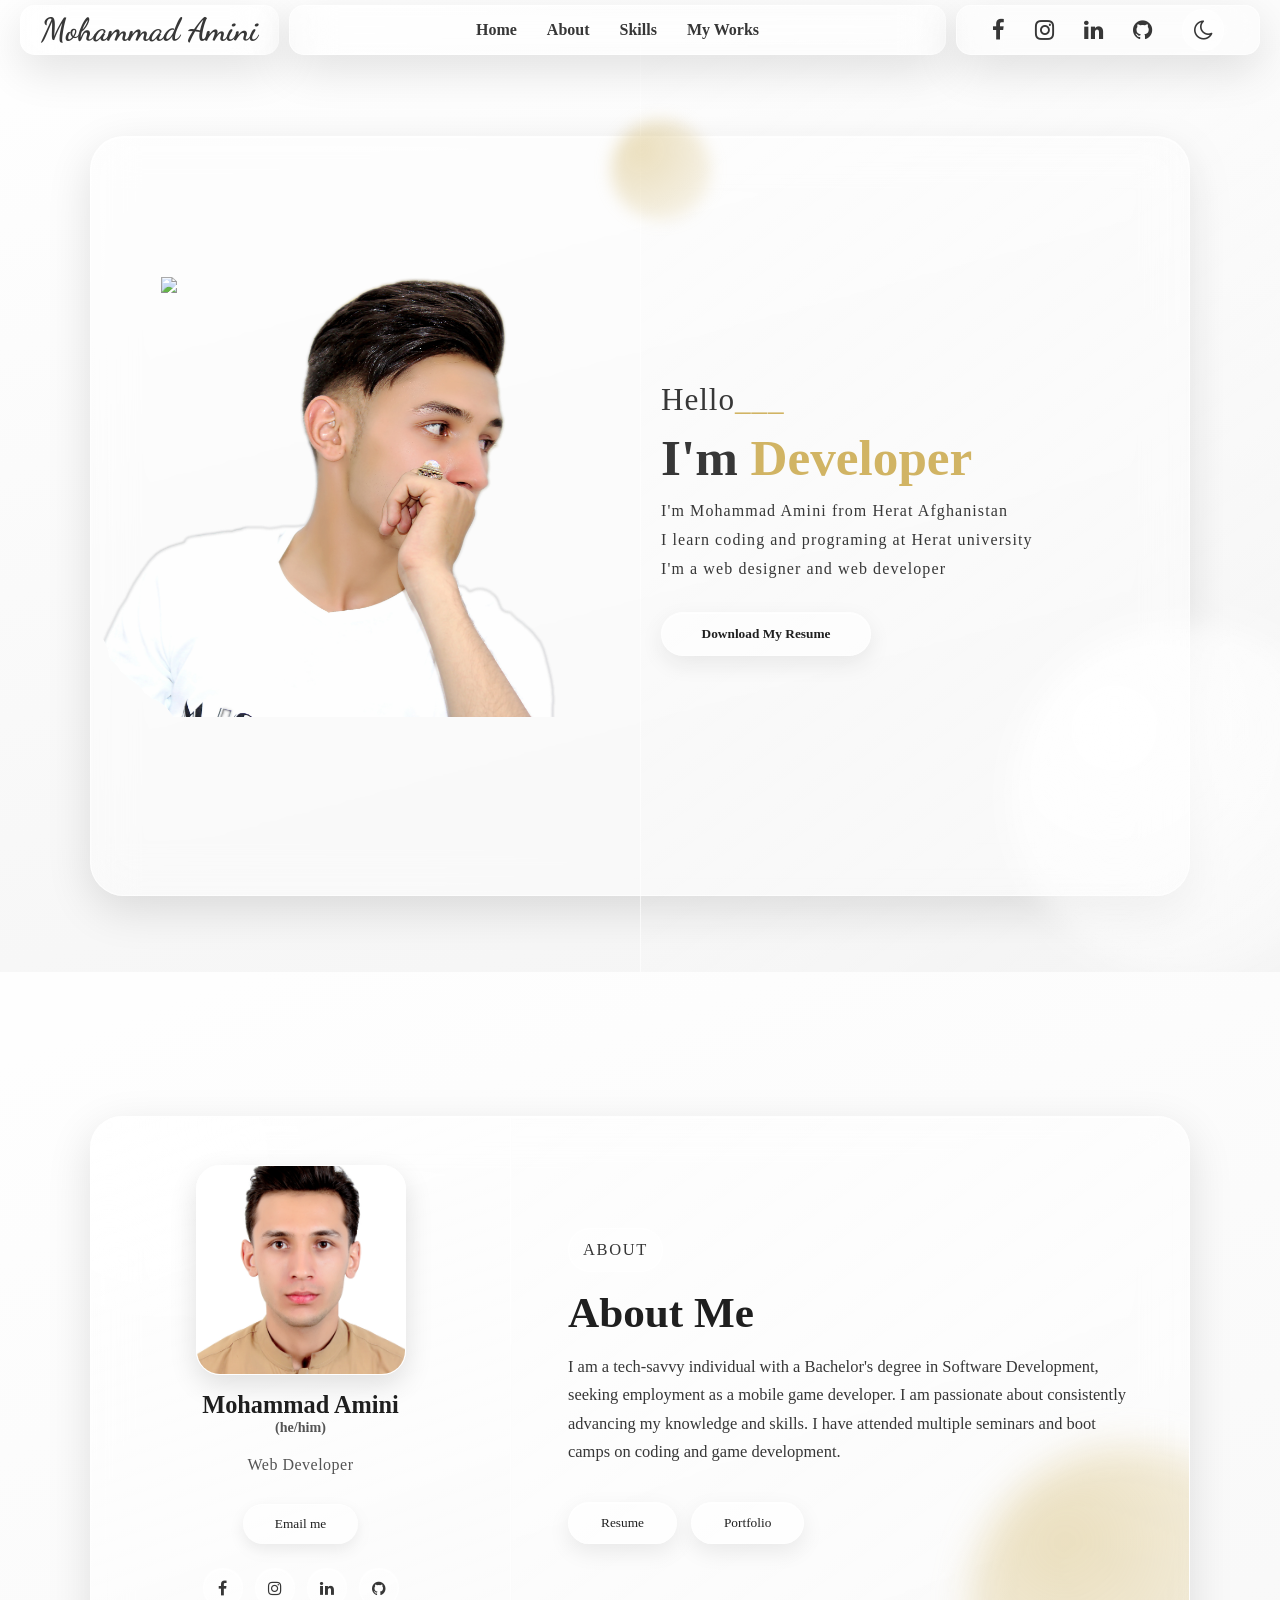
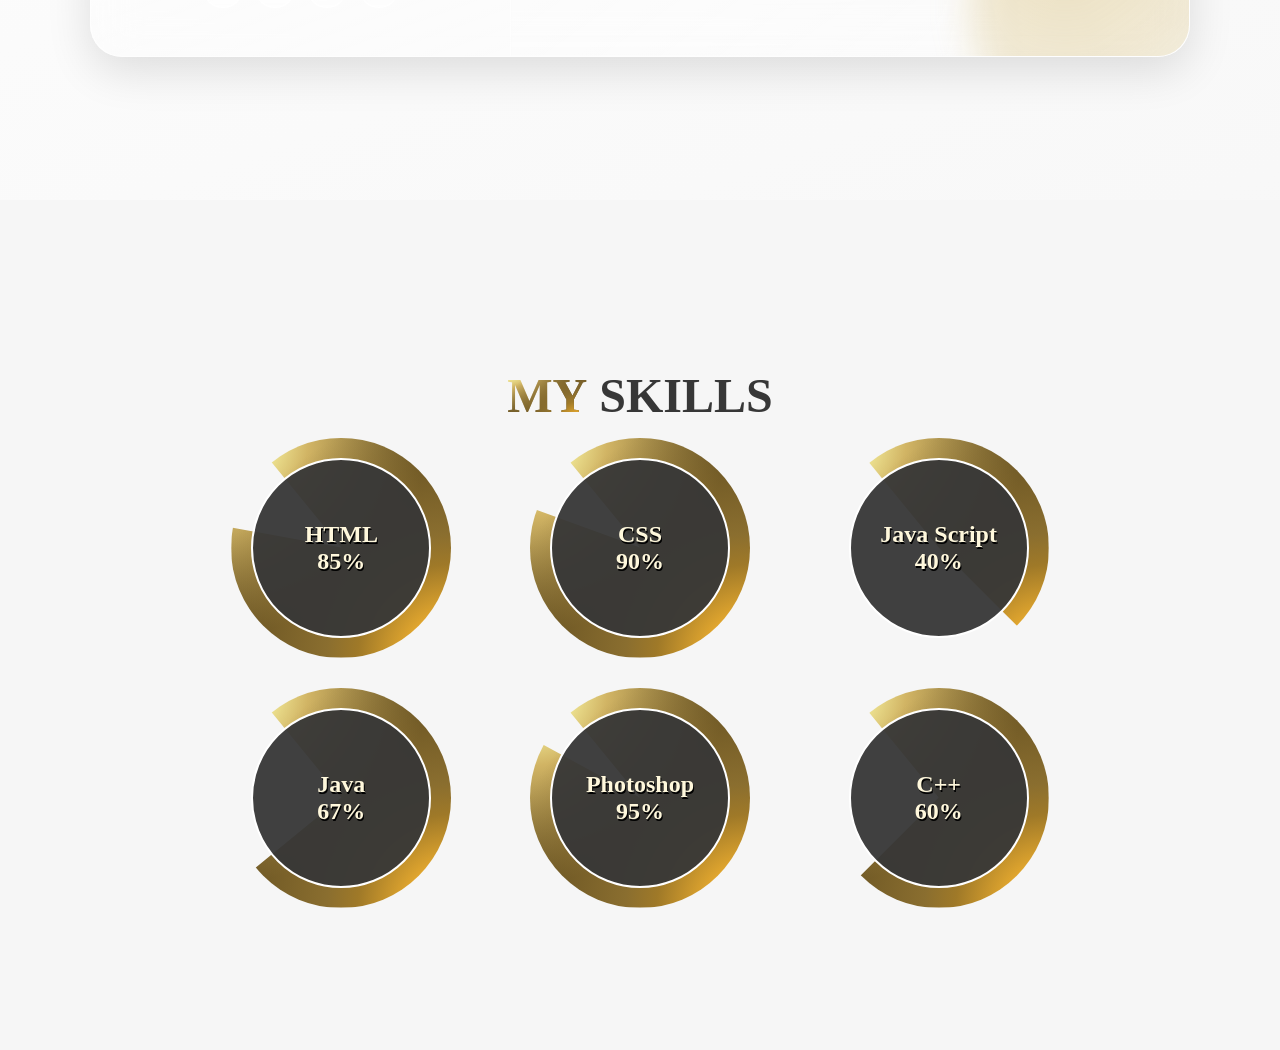
==== home.html @ e60c4330 "inital commit" ====
<!DOCTYPE html>
<html lang="en">
<head>
    <meta charset="UTF-8">
    <meta http-equiv="X-UA-Compatible" content="IE=edge">
    <meta name="viewport" content="width=device-width, initial-scale=1.0">
    <title>Mohammad Amini</title>
    <link rel="stylesheet" href="https://cdnjs.cloudflare.com/ajax/libs/font-awesome/4.7.0/css/font-awesome.min.css">
    <link rel="stylesheet" href="style.css">
    <script src="theme.js" defer></script>
</head>
<body>
    <div class="menu">
        <div class="menu-left">
            <p id="my_name">Mohammad Amini</p>
        </div>
        <div class="menu-middle">
            <ul>
                <li><a href="home.html">Home</a></li>
                <li><a href="#about">About</a></li>
                <li><a href="#skills">Skills</a></li>
                <li><a href="">My Works</a></li>
            </ul>
        </div>
        <div class="menu-right">
            <ul>
                <li><a href="https://www.facebook.com/profile.php?id=100030081051532&mibextid=ZbWKwL" target="_blank"><i class="fa fa-facebook"></i></a></li>
                <li><a href="https://instagram.com/mohammad_amini_11?igshid=ZDdkNTZiNTM=" target="_blank"><i class="fa fa-instagram"></i></a></li>
                <li><a href="https://www.linkedin.com/in/mohammad-amini-2b4694259" target="_blank"><i class="fa fa-linkedin"></i></a></li>
                <li><a href="https://github.com/Mohammadamini2001" target="_blank"><i class="fa fa-github"></i></a></li>
                <li><button class="theme-toggle" id="theme-toggle" aria-label="Toggle dark mode" title="Toggle theme"><i class="fa fa-moon-o"></i></button></li>
            </ul>
        </div>
    </div>
    <div class="home">
        <div class="home__left">
            <img src="images/new-back.png" class="back">
            <img src="images/me.png" class="me">
        </div>
        <div class="home__right">
            <p class="hello">Hello<span>___</span></p>
            <p class="name__dis">I'm <span>Developer</span></p>
            <p class="about__dis">I'm Mohammad Amini from Herat Afghanistan <br>
            I learn coding and programing at Herat university <br>
            I'm a web designer and web developer</p>
            <button><a href="images/My updated CV.jpg" download>Download My Resume</a></button>
            <div class="circle"></div>
            <div class="small__circle"></div>
        </div>
        </div>
    </div>

    <section class="about" id="about">
        <div class="about__card">
            <div class="about__ambient about__ambient--one"></div>
            <div class="about__ambient about__ambient--two"></div>
            <div class="about__left">
                <img src="images/Mohammad Photo.jpg" alt="profile" class="profile-img">
                <h3 class="profile-name">Mohammad Amini<br><span class="pronoun">(he/him)</span></h3>
                <p class="profile-role">Web Developer</p>
                <button class="btn btn-primary email-btn"><a href="mailto:muhammad.amini.2017@gmail.com">Email me</a></button>
                <div class="socials">
                    <a href="https://www.facebook.com/profile.php?id=100030081051532&mibextid=ZbWKwL" target="_blank" rel="noopener" aria-label="facebook" class="social"><i class="fa fa-facebook"></i></a>
                    <a href="https://instagram.com/mohammad_amini_11?igshid=ZDdkNTZiNTM=" target="_blank" rel="noopener" aria-label="instagram" class="social"><i class="fa fa-instagram"></i></a>
                    <a href="https://www.linkedin.com/in/mohammad-amini-2b4694259" target="_blank" rel="noopener" aria-label="linkedin" class="social"><i class="fa fa-linkedin"></i></a>
                    <a href="https://github.com/Mohammadamini2001" target="_blank" rel="noopener" aria-label="github" class="social"><i class="fa fa-github"></i></a>
                </div>
            </div>
            <div class="about__right">
                <p class="about__tag">About</p>
                <h2>About Me</h2>
                <p>I am a tech-savvy individual with a Bachelor's degree in Software Development, seeking employment as a mobile game developer. I am passionate about consistently advancing my knowledge and skills. I have attended multiple seminars and boot camps on coding and game development.</p>
                <div class="about-actions">
                    <button class="btn btn-outline"><a href="images/My updated CV.jpg" download>Resume</a></button>
                    <button class="btn btn-outline"><a href="#">Portfolio</a></button>
                </div>
            </div>
        </div>
    </section>

    <section class="skills" id="skills">
        <header class="header"><h1><span>My</span> Skills</h1></header>
        <div class="container">
            <div class="first__circle">
                <div class="circle__itmes child1"></div>
                <div class="inner__circles">
                    <h2><span>HTML<br>85%</span></h2>
                </div>
            </div>
            <div class="first__circle">
                <div class="circle__itmes child2"></div>
                <div class="inner__circles">
                    <h2><span>CSS<br>90%</span></h2>
                </div>
            </div>
            <div class="first__circle">
                <div class="circle__itmes child3"></div>
                <div class="inner__circles">
                    <h2><span>Java Script<br>40%</span></h2>
                </div>
            </div>
            <div class="first__circle">
                <div class="circle__itmes child4"></div>
                <div class="inner__circles">
                    <h2><span>Java<br>67%</span></h2>
                </div>
            </div>
            <div class="first__circle">
                <div class="circle__itmes child5"></div>
                <div class="inner__circles">
                    <h2><span>Photoshop<br>95%</span></h2>
                </div>
            </div>
            <div class="first__circle">
                <div class="circle__itmes child6"></div>
                <div class="inner__circles">
                    <h2><span>C++<br>60%</span></h2>
                </div>
            </div>
        </div>
    </section>

</body>
</html>
---- style.css ----
@import url('https://fonts.googleapis.com/css2?family=Dancing+Script&display=swap');

:root{
    --text-main: #373737;
    --text-soft: #545454;
    --text-strong: #1f1f1f;
    --accent: #D1B464;
    --page-bg: #f6f6f6;
    --home-bg: linear-gradient(165deg, rgba(255,255,255,0.98) 0%, rgba(244,244,244,0.9) 100%);
    --about-bg: linear-gradient(160deg, rgba(255,255,255,0.94) 0%, rgba(248,248,248,0.92) 100%);
    --glass-bg: rgba(255, 255, 255, 0.32);
    --glass-soft: rgba(255,255,255,0.22);
    --glass-border: rgba(255, 255, 255, 0.62);
    --glass-shadow: 0 14px 45px rgba(10, 10, 10, 0.12);
    --btn-bg: rgba(255,255,255,0.44);
    --btn-text: #202020;
    --menu-link: #373737;
    --menu-icon: #373737;
}

body.dark-mode{
    --text-main: #e7e7e7;
    --text-soft: #bcbcbc;
    --text-strong: #fafafa;
    --accent: #f2cc6d;
    --page-bg: #0f1116;
    --home-bg: linear-gradient(165deg, rgba(17,20,29,0.96) 0%, rgba(13,16,24,0.92) 100%);
    --about-bg: linear-gradient(160deg, rgba(18,21,30,0.96) 0%, rgba(14,17,26,0.92) 100%);
    --glass-bg: rgba(23, 27, 38, 0.56);
    --glass-soft: rgba(24,28,40,0.48);
    --glass-border: rgba(255,255,255,0.16);
    --glass-shadow: 0 16px 45px rgba(0, 0, 0, 0.4);
    --btn-bg: rgba(255,255,255,0.12);
    --btn-text: #ececec;
    --menu-link: #ececec;
    --menu-icon: #ececec;
}

*{
    padding: 0;
    margin: 0;
    box-sizing: border-box;
    font-family: Cambria, Cochin, Georgia, Times, 'Times New Roman', serif;
}

a{
    text-decoration: none;
    color: white;
}

p{
    color: var(--text-main);
}

body{
    height: 100vh;
    width: 100vw;
    overflow-x: hidden;
    position: relative;
    background: var(--page-bg);
    transition: background .25s ease, color .25s ease;
}

.menu ul li a{
    text-decoration: none;
    color: var(--menu-link);
    transition: all .2s ease;
}

.menu ul li:hover a{
    color: var(--accent);
    
}

.menu{
    width: 100%;
    height: 60px;
    display: flex;
    align-items: center;
    justify-content: space-between;
    z-index: 1000;
    position: fixed;
    gap: 10px;
    padding: 0 20px;
}

.menu-left, .menu-middle, .menu-right{
    background: var(--glass-soft);
    backdrop-filter: blur(20px);
    border: 1px solid var(--glass-border);
    border-radius: 15px;
    padding: 10px 20px;
    height: 50px;
    display: flex;
    align-items: center;
    justify-content: center;
    box-shadow: var(--glass-shadow);
    transition: all 0.3s ease;
}

.menu-left:hover, .menu-middle:hover, .menu-right:hover{
    background: rgba(255, 255, 255, 0.15);
    border: 1px solid rgba(255, 255, 255, 0.3);
    box-shadow: 0 6px 20px rgba(0, 0, 0, 0.15);
}

.menu-left{
    width: auto;
}

.menu-middle{
    flex: 1;
}

.menu-right{
    width: auto;
}

.menu ul{
    list-style: none;
    display: flex;
    height: 100%;
    align-items: center;
    margin: 0;
} 

.menu ul li{
    padding: 0 15px;
    margin: 0;
    cursor: pointer;
    font-weight: 600;
    position: relative;
    height: 100%;
    display: flex;
    align-items: center;
}

.menu ul li a:hover{
    color: var(--accent);
}

.menu ul li a::after{
    position: absolute;
    content: "";
    bottom: 0;
    left: 0;
    width: 100%;
    height: 2px;
    background: var(--accent);
    transform: scaleX(0);
    transition: transform 0.5s;
    border-radius: 20px;
}

.menu ul li a:hover::after {
    transform: scaleX(1);
}

.menu-right ul li i{
    font-size: 1.4rem;
    transition: all .2s ease;
    color: var(--menu-icon);
}

.menu-right ul li i:hover{
    color: var(--accent);
    transform: scale(1.2);
}

.theme-toggle{
    width: 42px;
    height: 42px;
    border-radius: 50%;
    border: 1px solid var(--glass-border);
    background: var(--btn-bg);
    color: var(--btn-text);
    display: inline-flex;
    align-items: center;
    justify-content: center;
    cursor: pointer;
    font-size: 1.05rem;
}

.theme-toggle:hover{
    transform: translateY(-1px);
}

#my_name{
    font-size: 2rem;
    font-weight: 700;
    color: var(--text-main);
    font-family: Dancing Script;
    position: relative;
    display: block;
}

#my_name::after{
    display: none;
}

.home{
    min-height: 108vh;
    width: 100vw;
    position: relative;
    overflow-x: hidden;
    overflow-y: hidden;
    display: flex;
    align-items: center;
    justify-content: center;
    padding: 100px 26px 40px;
    background: var(--home-bg);
}

.home .home__left{
    height: min(760px, 86vh);
    width: min(1100px, 94vw);
    position: relative;
    border-radius: 34px;
    background: var(--glass-bg);
    border: 1px solid var(--glass-border);
    backdrop-filter: blur(22px);
    -webkit-backdrop-filter: blur(22px);
    box-shadow: var(--glass-shadow), inset 0 1px 0 rgba(255,255,255,0.72);
    overflow: hidden;
    isolation: isolate;
}

.home .home__left .back{
    height: 500px;
    width: auto;
    position: absolute;
    top: 140px;
    left: 70px;
    opacity: 0.92;
    animation: back linear 4s infinite;
}

@keyframes back{
    50%{
        transform: scale(1.03);
    }
}

.home .home__left .me{
    height: 450px;
    width: auto;
    position: absolute;
    top: 130px;
    left: -32px;
    animation: me linear 4s infinite;
}

@keyframes me{
    50%{
        top: 140px;
        left: -40px;
    }
}

.home .home__right{
    height: 100%;
    width: 50%;
    position: absolute;
    right: 0;
    display: flex;
    flex-direction: column;
    justify-content: center;
    padding: 0 70px 0 20px;
    background: linear-gradient(145deg, var(--glass-soft), rgba(255,255,255,0.06));
    border-left: 1px solid var(--glass-border);
}

.home .home__right p{
    margin: 6px 0;
}

.home .home__right .hello{
    font-size: 1.95rem;
    letter-spacing: 0.03em;
}

.home .home__right .hello span{
    color: var(--accent);
}

.home .home__right .name__dis{
    font-size: 3.2rem;
    font-weight: 600;
    line-height: 1.08;
}

.home .home__right .name__dis span{
    color: var(--accent);
}

.home .home__right .about__dis{
    letter-spacing: 1.1px;
    margin-bottom: 28px;
    line-height: 1.8;
    max-width: 470px;
}

.home .home__right button{
    height: 44px;
    width: 210px;
    background: var(--btn-bg);
    color: var(--btn-text);
    border: 1px solid var(--glass-border);
    border-radius: 999px;
    box-shadow: inset 0 1px 0 rgba(255,255,255,0.82), 0 8px 22px rgba(0,0,0,0.08);
    transition: all .25s ease;
}



.home .home__right button:hover{
    transform: translateY(-2px);
    background: rgba(255,255,255,0.62);
}

.home .home__right button a{
    color: var(--btn-text);
    font-weight: 600;
}

.circle{
    height: 350px;
    width: 350px;
    border-radius: 50%;
    position: absolute;
    background: radial-gradient(circle at 30% 30%, rgba(255,255,255,0.95), rgba(255,255,255,0.15));
    bottom: 28px;
    right: -80px;
    z-index: 0;
    filter: blur(12px);
    animation: big linear 4s infinite;
}

@keyframes big{
    50%{
        bottom: 53px;
        right: 43px;
    }
}

.small__circle{
    height: 100px;
    width: 100px;
    border-radius: 50%;
    position: absolute;
    background: radial-gradient(circle at 30% 30%, rgba(209,180,100,0.42), rgba(209,180,100,0.08));
    top: 90px;
    left: -30px;
    z-index: 0;
    filter: blur(8px);
    animation: small linear 4s infinite;

}

@keyframes small{
    50%{
        top: 103px;
        left: -37px;
    }
}

@media (max-width: 1050px){
    .home{
        min-height: auto;
        padding: 92px 18px 24px;
    }

    .home .home__left{
        width: min(960px, 95vw);
        height: auto;
        min-height: 780px;
    }

    .home .home__left .back{
        left: 30px;
        top: 120px;
        height: 440px;
    }

    .home .home__left .me{
        height: 560px;
        top: 150px;
        left: -36px;
    }

    .home .home__right{
        padding: 0 32px 0 18px;
    }

    .home .home__right .name__dis{
        font-size: 2.6rem;
    }
}

@media (max-width: 820px){
    .home .home__left{
        display: flex;
        flex-direction: column;
        min-height: auto;
    }

    .home .home__left .back,
    .home .home__left .me{
        position: relative;
        top: 0;
        left: 0;
        margin: 0 auto;
    }

    .home .home__left .back{
        width: 70%;
        height: auto;
        max-width: 300px;
        margin-top: 24px;
    }

    .home .home__left .me{
        width: 86%;
        height: auto;
        max-width: 360px;
        margin-top: -42px;
    }

    .home .home__right{
        position: relative;
        width: 100%;
        right: auto;
        padding: 22px 24px 32px;
        border-left: none;
        border-top: 1px solid rgba(255,255,255,0.56);
    }

    .home .home__right .name__dis{
        font-size: 2.2rem;
    }

    .home .home__right .about__dis{
        max-width: 100%;
    }

    .circle,
    .small__circle{
        display: none;
    }
}

.skills{
    margin-top: 40px;
    height: 90vh;
    width: 100vw;
    position: relative;
    overflow-x: hidden;
    display: flex;
    align-items: center;
    justify-content: center;
    flex-direction: column;
}

.skills .header h1{
    font-size: 3rem;
    text-transform: uppercase;
    font-weight: 600;
    font-family: Cambria, Cochin, Georgia, Times, 'Times New Roman', serif;
    color: var(--text-main);
}

h1 span{
    transform: translate(-50%,-50%);
    top: 50%;
    left: 50%;
    font-family: Cambria, Cochin, Georgia, Times, 'Times New Roman', serif;
    font-weight: bold;
    background-image: radial-gradient(ellipse farthest-corner at right bottom, #FEDB37 0%, #FDB931 8%, #9f7928 30%, #8A6E2F 40%, transparent 80%),
    radial-gradient(ellipse farthest-corner at left top, #FFFFFF 0%, #FFFFAC 8%, #D1B464 25%, #5d4a1f 62.5%, #5d4a1f 100%);
    color:transparent;
    -webkit-background-clip:text;
 }

h2 span{
     color: cornsilk;
     font-family: Cambria, Cochin, Georgia, Times, 'Times New Roman', serif;
     text-shadow: 1px 2px 0 black;
     font-weight: bold;

 }

.container{
    width: 70vw;
    display: flex;
    justify-content: space-around;
    align-items: center;
    flex-wrap: wrap;
    position: relative;
}


.skills .container .first__circle{
    height: 250px;
    width: 250px;
    position: relative;
    display: flex;
    align-items: center;
    justify-content: center;
    overflow: hidden;
}

.skills .container .circle__itmes{
    height: 220px;
    width: 220px;
    margin: 10px;
    background: radial-gradient(ellipse farthest-corner at right bottom, #FEDB37 0%, #FDB931 8%, #9f7928 30%, #8A6E2F 40%, transparent 80%),
                radial-gradient(ellipse farthest-corner at left top, #FFFFFF 0%, #FFFFAC 8%, #D1B464 25%, #5d4a1f 62.5%, #5d4a1f 100%);
    border-radius: 50%;
    animation: rotate infinite 40s ;
}


@keyframes rotate{
    100%{
        transform: rotate(360deg);
    }
}

.skills .container .first__circle .inner__circles{
    height: 180px;
    width: 180px;
    border-radius: 50%;
    position: absolute;
    top: 50%;
    left: 50%;
    background-color: rgba(55,55,55,0.95);
    transform: translate(-50%, -50%);
    display: flex;
    border: 2px solid white;
    align-items: center;
    justify-content: center;
    text-align: center;
}

.skills .container .first__circle .child1{
    clip-path: polygon(20px 0, 110px 110px, 0 90px, 0 220px, 220px 220px, 220px 0);
}

.skills .container .first__circle .child2{
    clip-path: polygon(20px 0, 110px 110px, 0 70px, 0 220px, 220px 220px, 220px 0);
}

.skills .container .first__circle .child3{
    clip-path: polygon(20px 0, 110px 110px, 180px 180px, 220px 220px, 220px 0);
}

.skills .container .first__circle .child4{
    clip-path: polygon(20px 0, 110px 110px, 0 200px, 0 220px, 220px 220px, 220px 0);

}

.skills .container .first__circle .child5{
    clip-path: polygon(20px 0, 110px 110px, 0 50px, 0 220px, 220px 220px, 220px 0);

}

.skills .container .first__circle .child6{
    clip-path: polygon(20px 0, 110px 110px, 0 220px, 0 220px, 220px 220px, 220px 0);

}

.about{
    min-height: 92vh;
    width: 100%;
    display: flex;
    align-items: center;
    justify-content: center;
    padding: 80px 20px;
    background: var(--about-bg);
}

.about__card{
    width: min(1100px, 94%);
    display: grid;
    grid-template-columns: 420px 1fr;
    gap: 1px;
    border-radius: 32px;
    overflow: hidden;
    position: relative;
    isolation: isolate;
    background: var(--glass-bg);
    border: 1px solid var(--glass-border);
    backdrop-filter: blur(22px);
    -webkit-backdrop-filter: blur(22px);
    box-shadow: var(--glass-shadow), inset 0 1px 0 rgba(255,255,255,0.7);
}

.about__ambient{
    position: absolute;
    border-radius: 50%;
    filter: blur(18px);
    z-index: -1;
}

.about__ambient--one{
    width: 260px;
    height: 260px;
    top: -70px;
    left: -60px;
    background: radial-gradient(circle at 30% 30%, rgba(255,255,255,0.95), rgba(255,255,255,0.15));
}

.about__ambient--two{
    width: 320px;
    height: 320px;
    right: -100px;
    bottom: -110px;
    background: radial-gradient(circle at 30% 30%, rgba(209,180,100,0.45), rgba(209,180,100,0.06));
}

.about__left{
    background: linear-gradient(160deg, var(--glass-soft), rgba(255,255,255,0.08));
    border-right: 1px solid var(--glass-border);
    padding: 48px 36px;
    display: flex;
    flex-direction: column;
    align-items: center;
    justify-content: center;
    gap: 16px;
}

.profile-img{
    width: 210px;
    height: 210px;
    object-fit: cover;
    border-radius: 24px;
    border: 1px solid rgba(255,255,255,0.86);
    box-shadow: 0 10px 28px rgba(0,0,0,0.12);
}

.profile-name{
    text-align: center;
    font-size: 1.52rem;
    margin: 0;
    color: var(--text-strong);
    font-weight: 700;
}

.pronoun{
    display: block;
    font-size: 0.88rem;
    font-weight: 600;
    color: var(--text-soft);
}

.profile-role{
    color: var(--text-soft);
    margin: 4px 0 14px 0;
    letter-spacing: 0.5px;
}

.email-btn{
    background: var(--btn-bg);
    color: var(--btn-text);
    padding: 11px 28px;
    border-radius: 999px;
    border: 1px solid var(--glass-border);
    box-shadow: inset 0 1px 0 rgba(255,255,255,0.82), 0 6px 16px rgba(0,0,0,0.08);
}

.email-btn a{color:inherit; text-decoration:none}

.socials{display:flex; gap:12px; margin-top:8px}
.social{
    width:40px;
    height:40px;
    display:inline-flex;
    align-items:center;
    justify-content:center;
    border-radius:50%;
    border:1px solid var(--glass-border);
    color:var(--text-main);
    background: var(--btn-bg);
    text-decoration:none;
    box-shadow: inset 0 1px 0 rgba(255,255,255,0.75);
    transition: transform .2s ease;
}

.social:hover{
    transform: translateY(-2px);
}

.about__right{
    padding: 72px 56px;
    display: flex;
    flex-direction: column;
    justify-content: center;
    gap: 16px;
    background: linear-gradient(145deg, var(--glass-soft), rgba(255,255,255,0.08));
}

.about__tag{
    width: fit-content;
    font-size: 0.82rem;
    letter-spacing: 0.1em;
    text-transform: uppercase;
    color: var(--text-soft);
    padding: 7px 14px;
    border-radius: 999px;
    background: var(--btn-bg);
    border: 1px solid var(--glass-border);
}

.about__right h2{
    font-size: 2.7rem;
    margin: 0;
    color: var(--text-strong);
}

.about__right p{
    color: var(--text-main);
    line-height: 1.7;
    font-size: 1.03rem;
    max-width: 720px;
}

.about-actions{display:flex; gap:14px; margin-top:20px}
.btn{padding:12px 32px; border-radius:999px; border:none; cursor:pointer}
.btn a{color:inherit; text-decoration:none}
.btn-outline{
    background: var(--btn-bg);
    color: var(--btn-text);
    border: 1px solid var(--glass-border);
    box-shadow: inset 0 1px 0 rgba(255,255,255,0.72), 0 8px 22px rgba(0,0,0,0.08);
}

body.dark-mode .skills .container .first__circle .inner__circles{
    background-color: rgba(10, 12, 18, 0.95);
    border-color: rgba(255,255,255,0.5);
}

body.dark-mode h2 span{
    text-shadow: none;
}

@media (max-width: 900px){
    .about__card{grid-template-columns: 1fr;}
    .about__left{padding:36px 28px; border-right:none; border-bottom:1px solid rgba(255,255,255,0.56)}
    .about__right{padding:32px}
    .profile-img{width:160px;height:160px}
}
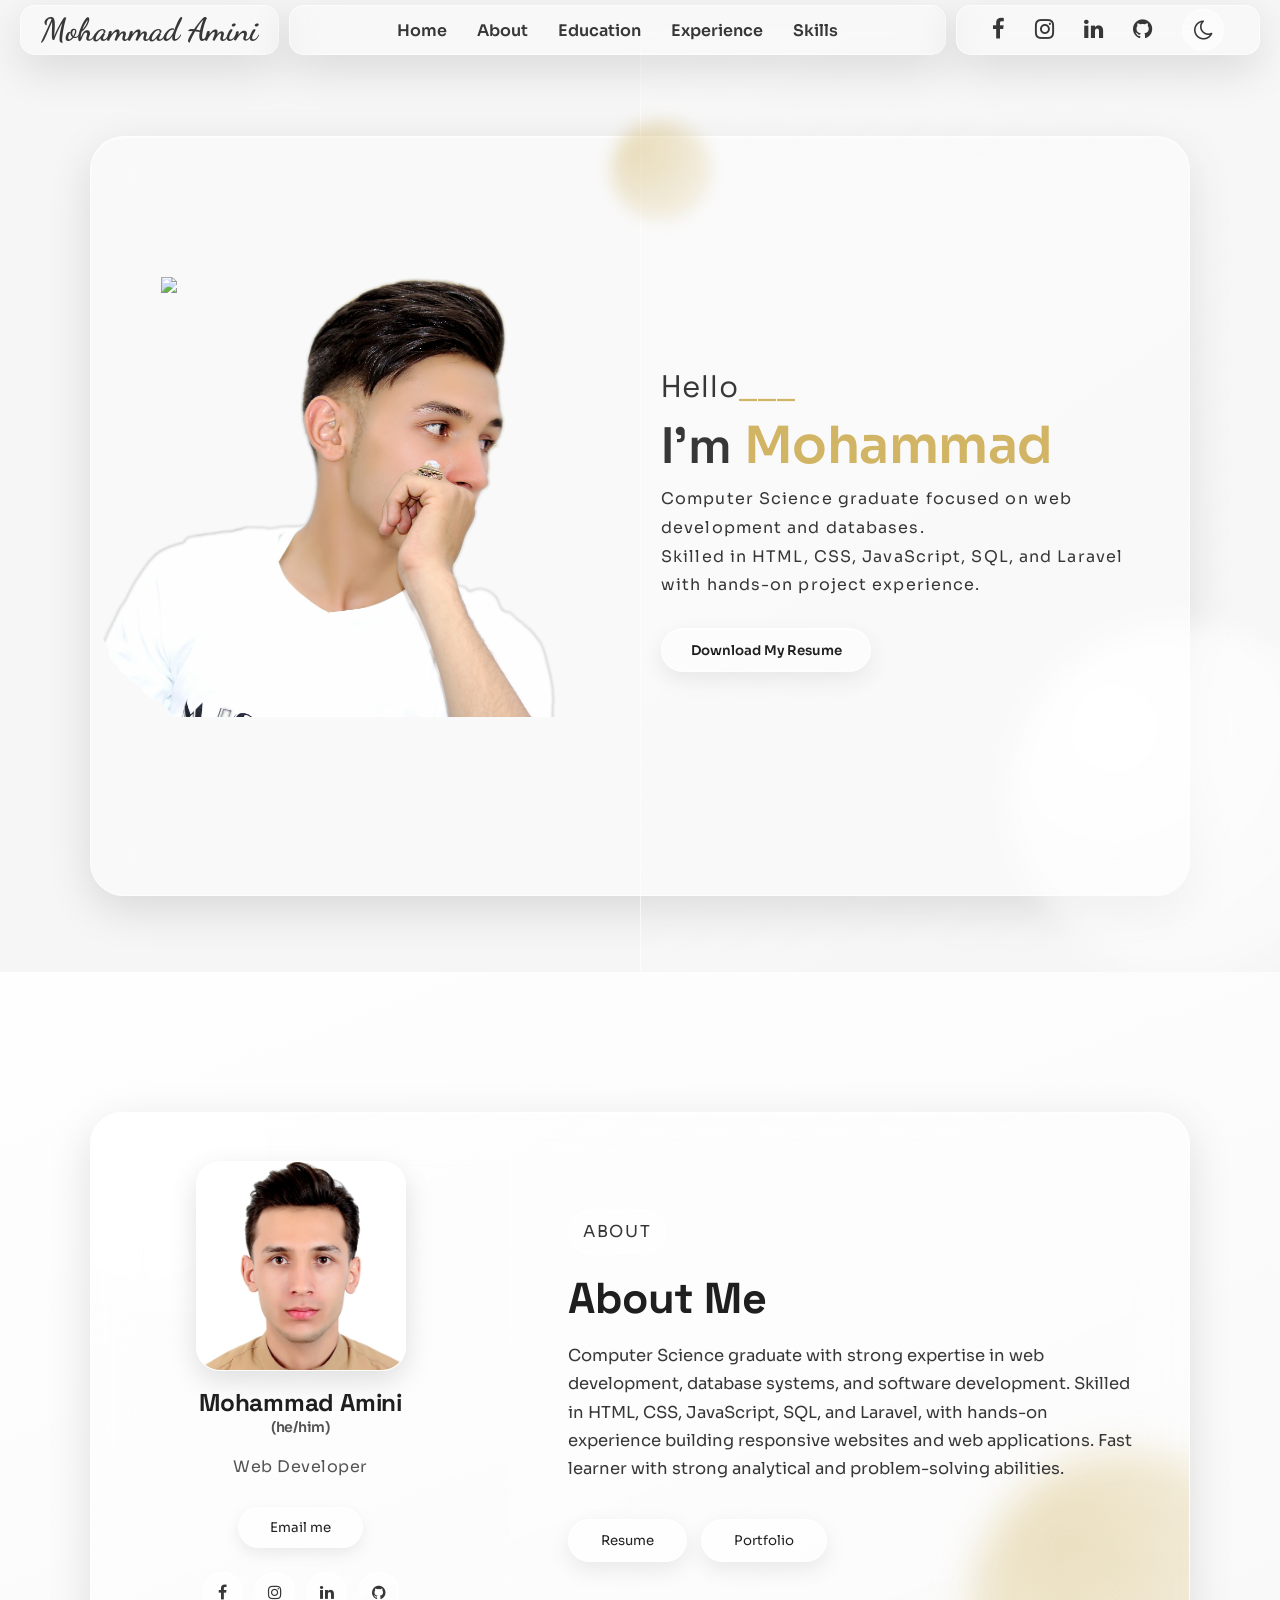
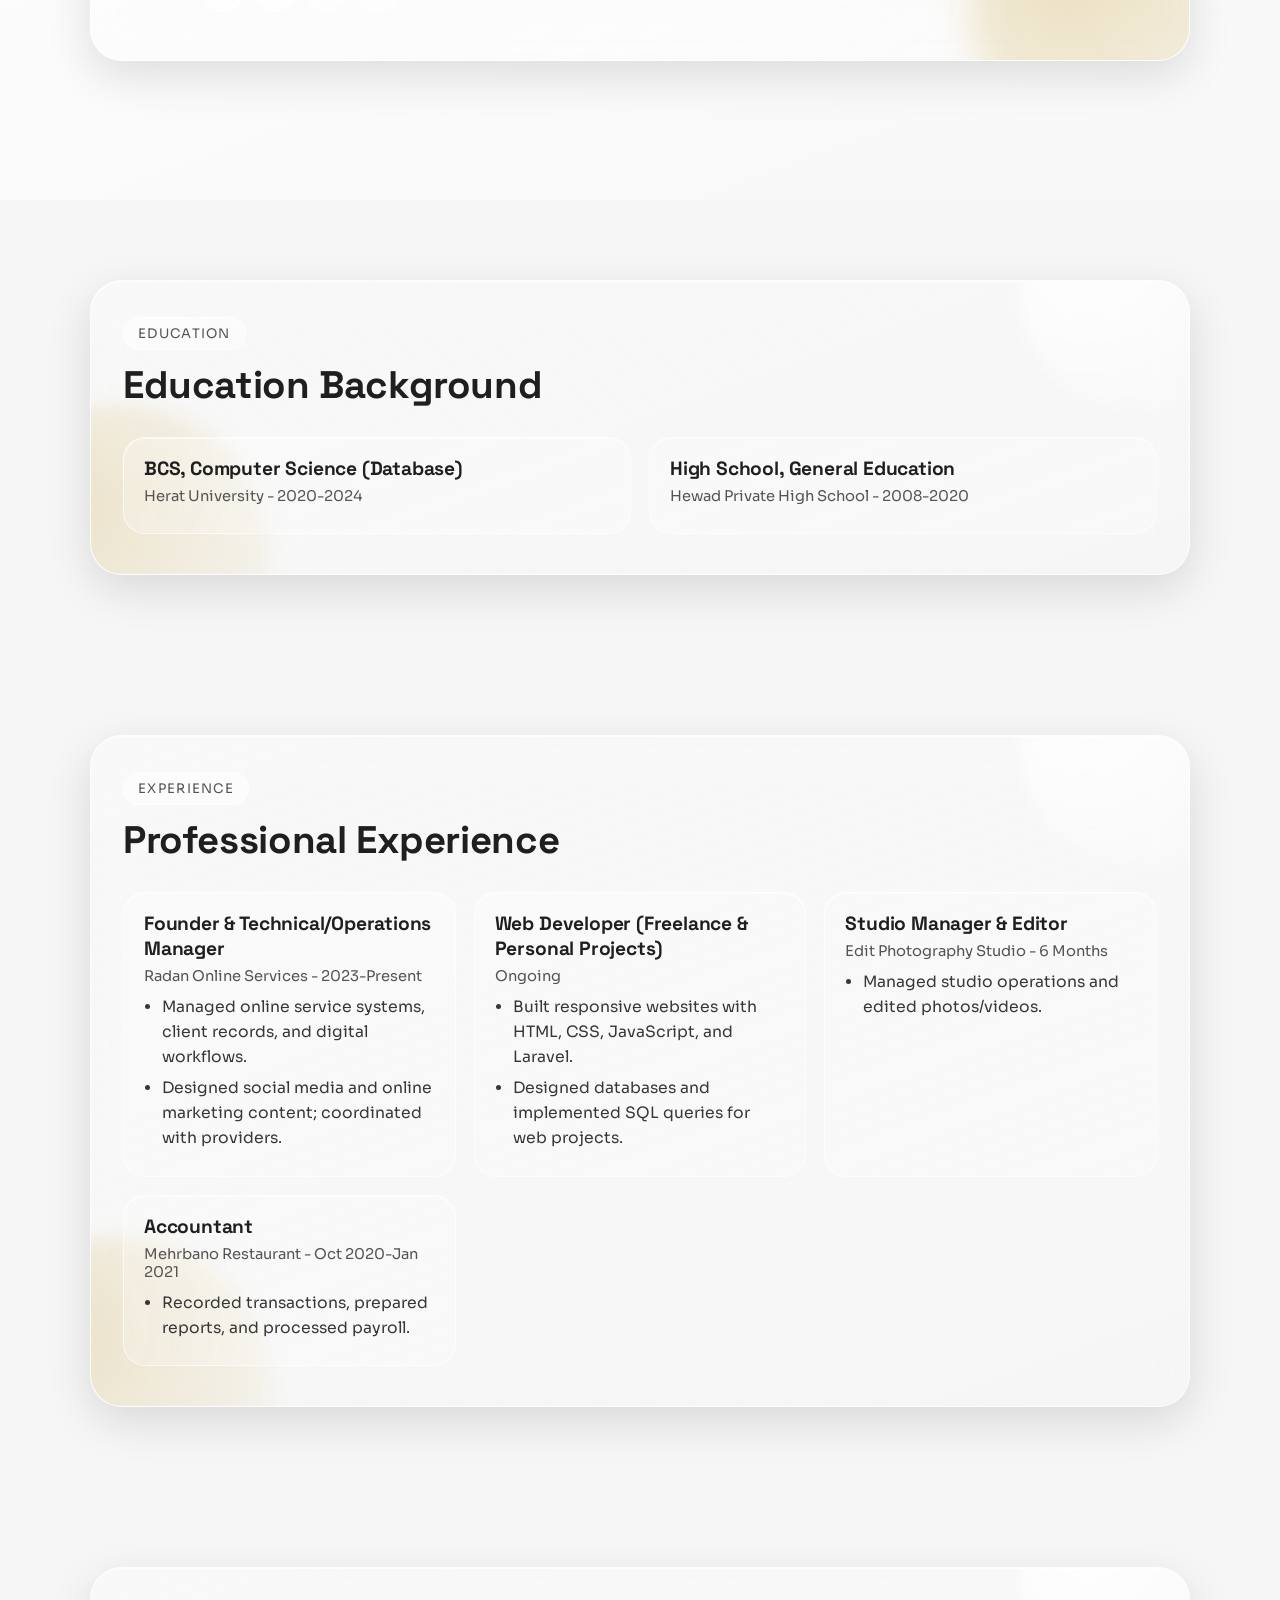
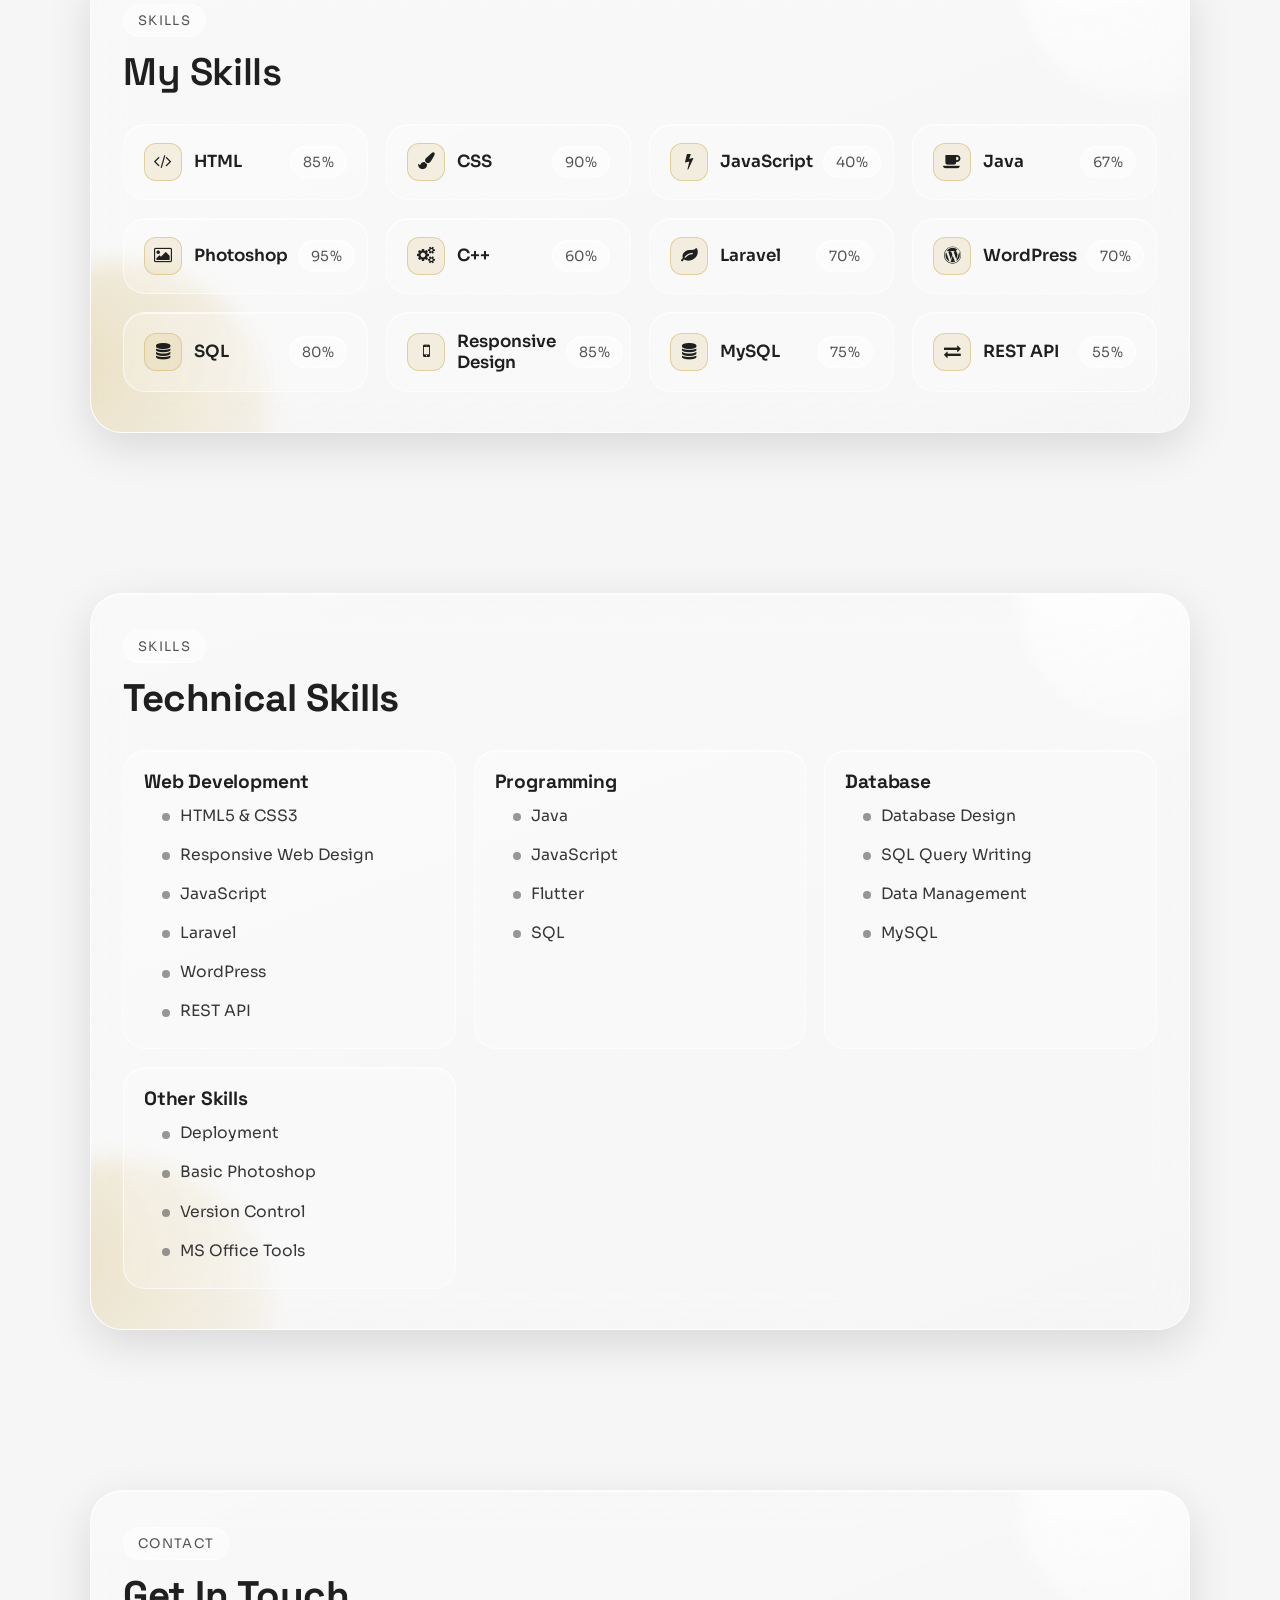
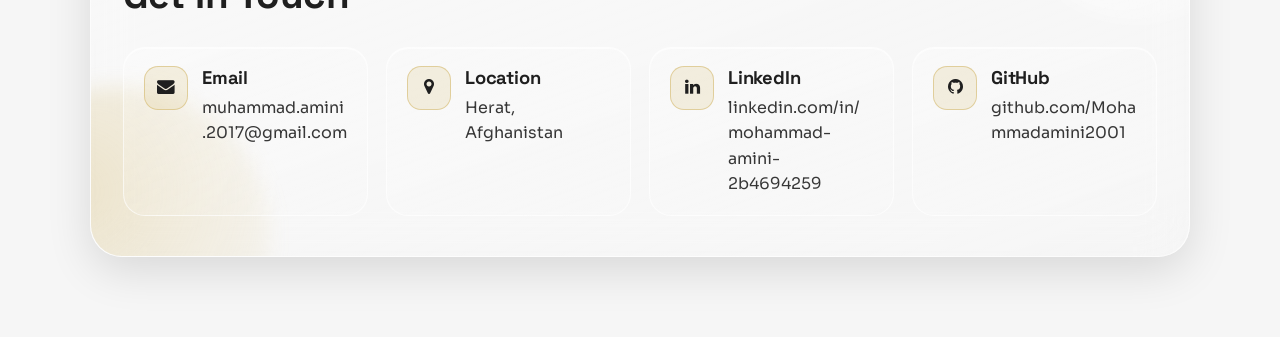
==== commit 327884c6: "changing the design" ====
--- a/home.html
+++ b/home.html
@@ -18,8 +18,9 @@
             <ul>
                 <li><a href="home.html">Home</a></li>
                 <li><a href="#about">About</a></li>
+                <li><a href="#education">Education</a></li>
+                <li><a href="#experience">Experience</a></li>
                 <li><a href="#skills">Skills</a></li>
-                <li><a href="">My Works</a></li>
             </ul>
         </div>
         <div class="menu-right">
@@ -39,10 +40,9 @@
         </div>
         <div class="home__right">
             <p class="hello">Hello<span>___</span></p>
-            <p class="name__dis">I'm <span>Developer</span></p>
-            <p class="about__dis">I'm Mohammad Amini from Herat Afghanistan <br>
-            I learn coding and programing at Herat university <br>
-            I'm a web designer and web developer</p>
+            <p class="name__dis">I'm <span>Mohammad</span></p>
+            <p class="about__dis">Computer Science graduate focused on web development and databases. <br>
+            Skilled in HTML, CSS, JavaScript, SQL, and Laravel with hands-on project experience.</p>
             <button><a href="images/My updated CV.jpg" download>Download My Resume</a></button>
             <div class="circle"></div>
             <div class="small__circle"></div>
@@ -69,7 +69,7 @@
             <div class="about__right">
                 <p class="about__tag">About</p>
                 <h2>About Me</h2>
-                <p>I am a tech-savvy individual with a Bachelor's degree in Software Development, seeking employment as a mobile game developer. I am passionate about consistently advancing my knowledge and skills. I have attended multiple seminars and boot camps on coding and game development.</p>
+                <p>Computer Science graduate with strong expertise in web development, database systems, and software development. Skilled in HTML, CSS, JavaScript, SQL, and Laravel, with hands-on experience building responsive websites and web applications. Fast learner with strong analytical and problem-solving abilities.</p>
                 <div class="about-actions">
                     <button class="btn btn-outline"><a href="images/My updated CV.jpg" download>Resume</a></button>
                     <button class="btn btn-outline"><a href="#">Portfolio</a></button>
@@ -78,43 +78,326 @@
         </div>
     </section>
 
+    <section class="resume-section education" id="education">
+        <div class="resume-glass">
+            <header class="resume-header">
+                <p class="resume-tag">Education</p>
+                <h2>Education Background</h2>
+            </header>
+            <div class="resume-list">
+                <article class="resume-item">
+                    <div class="resume-item__top">
+                        <h3>BCS, Computer Science (Database)</h3>
+                        <span class="resume-meta">Herat University - 2020-2024</span>
+                    </div>
+                </article>
+                <article class="resume-item">
+                    <div class="resume-item__top">
+                        <h3>High School, General Education</h3>
+                        <span class="resume-meta">Hewad Private High School - 2008-2020</span>
+                    </div>
+                </article>
+            </div>
+        </div>
+    </section>
+
+    <section class="resume-section experience" id="experience">
+        <div class="resume-glass">
+            <header class="resume-header">
+                <p class="resume-tag">Experience</p>
+                <h2>Professional Experience</h2>
+            </header>
+            <div class="resume-list">
+                <article class="resume-item">
+                    <div class="resume-item__top">
+                        <h3>Founder & Technical/Operations Manager</h3>
+                        <span class="resume-meta">Radan Online Services - 2023-Present</span>
+                    </div>
+                    <ul>
+                        <li>Managed online service systems, client records, and digital workflows.</li>
+                        <li>Designed social media and online marketing content; coordinated with providers.</li>
+                    </ul>
+                </article>
+                <article class="resume-item">
+                    <div class="resume-item__top">
+                        <h3>Web Developer (Freelance & Personal Projects)</h3>
+                        <span class="resume-meta">Ongoing</span>
+                    </div>
+                    <ul>
+                        <li>Built responsive websites with HTML, CSS, JavaScript, and Laravel.</li>
+                        <li>Designed databases and implemented SQL queries for web projects.</li>
+                    </ul>
+                </article>
+                <article class="resume-item">
+                    <div class="resume-item__top">
+                        <h3>Studio Manager & Editor</h3>
+                        <span class="resume-meta">Edit Photography Studio - 6 Months</span>
+                    </div>
+                    <ul>
+                        <li>Managed studio operations and edited photos/videos.</li>
+                    </ul>
+                </article>
+                <article class="resume-item">
+                    <div class="resume-item__top">
+                        <h3>Accountant</h3>
+                        <span class="resume-meta">Mehrbano Restaurant - Oct 2020-Jan 2021</span>
+                    </div>
+                    <ul>
+                        <li>Recorded transactions, prepared reports, and processed payroll.</li>
+                    </ul>
+                </article>
+            </div>
+        </div>
+    </section>
+
+    
+
     <section class="skills" id="skills">
-        <header class="header"><h1><span>My</span> Skills</h1></header>
-        <div class="container">
-            <div class="first__circle">
-                <div class="circle__itmes child1"></div>
-                <div class="inner__circles">
-                    <h2><span>HTML<br>85%</span></h2>
-                </div>
-            </div>
-            <div class="first__circle">
-                <div class="circle__itmes child2"></div>
-                <div class="inner__circles">
-                    <h2><span>CSS<br>90%</span></h2>
-                </div>
-            </div>
-            <div class="first__circle">
-                <div class="circle__itmes child3"></div>
-                <div class="inner__circles">
-                    <h2><span>Java Script<br>40%</span></h2>
-                </div>
-            </div>
-            <div class="first__circle">
-                <div class="circle__itmes child4"></div>
-                <div class="inner__circles">
-                    <h2><span>Java<br>67%</span></h2>
-                </div>
-            </div>
-            <div class="first__circle">
-                <div class="circle__itmes child5"></div>
-                <div class="inner__circles">
-                    <h2><span>Photoshop<br>95%</span></h2>
-                </div>
-            </div>
-            <div class="first__circle">
-                <div class="circle__itmes child6"></div>
-                <div class="inner__circles">
-                    <h2><span>C++<br>60%</span></h2>
+        <div class="skills__glass">
+            <header class="header">
+                <p class="skills-tag">Skills</p>
+                <h1>My Skills</h1>
+            </header>
+            <div class="container">
+                <div class="first__circle">
+                    <div class="circle__itmes child1"></div>
+                    <div class="inner__circles">
+                        <div class="skill-tile">
+                            <span class="skill-icon"><i class="fa fa-code"></i></span>
+                            <div class="skill-info">
+                                <span class="skill-title">HTML</span>
+                                <span class="skill-percent">85%</span>
+                            </div>
+                        </div>
+                    </div>
+                </div>
+                <div class="first__circle">
+                    <div class="circle__itmes child2"></div>
+                    <div class="inner__circles">
+                        <div class="skill-tile">
+                            <span class="skill-icon"><i class="fa fa-paint-brush"></i></span>
+                            <div class="skill-info">
+                                <span class="skill-title">CSS</span>
+                                <span class="skill-percent">90%</span>
+                            </div>
+                        </div>
+                    </div>
+                </div>
+                <div class="first__circle">
+                    <div class="circle__itmes child3"></div>
+                    <div class="inner__circles">
+                        <div class="skill-tile">
+                            <span class="skill-icon"><i class="fa fa-bolt"></i></span>
+                            <div class="skill-info">
+                                <span class="skill-title">JavaScript</span>
+                                <span class="skill-percent">40%</span>
+                            </div>
+                        </div>
+                    </div>
+                </div>
+                <div class="first__circle">
+                    <div class="circle__itmes child4"></div>
+                    <div class="inner__circles">
+                        <div class="skill-tile">
+                            <span class="skill-icon"><i class="fa fa-coffee"></i></span>
+                            <div class="skill-info">
+                                <span class="skill-title">Java</span>
+                                <span class="skill-percent">67%</span>
+                            </div>
+                        </div>
+                    </div>
+                </div>
+                <div class="first__circle">
+                    <div class="circle__itmes child5"></div>
+                    <div class="inner__circles">
+                        <div class="skill-tile">
+                            <span class="skill-icon"><i class="fa fa-picture-o"></i></span>
+                            <div class="skill-info">
+                                <span class="skill-title">Photoshop</span>
+                                <span class="skill-percent">95%</span>
+                            </div>
+                        </div>
+                    </div>
+                </div>
+                <div class="first__circle">
+                    <div class="circle__itmes child6"></div>
+                    <div class="inner__circles">
+                        <div class="skill-tile">
+                            <span class="skill-icon"><i class="fa fa-cogs"></i></span>
+                            <div class="skill-info">
+                                <span class="skill-title">C++</span>
+                                <span class="skill-percent">60%</span>
+                            </div>
+                        </div>
+                    </div>
+                </div>
+                <div class="first__circle">
+                    <div class="circle__itmes child1"></div>
+                    <div class="inner__circles">
+                        <div class="skill-tile">
+                            <span class="skill-icon"><i class="fa fa-leaf"></i></span>
+                            <div class="skill-info">
+                                <span class="skill-title">Laravel</span>
+                                <span class="skill-percent">70%</span>
+                            </div>
+                        </div>
+                    </div>
+                </div>
+                <div class="first__circle">
+                    <div class="circle__itmes child2"></div>
+                    <div class="inner__circles">
+                        <div class="skill-tile">
+                            <span class="skill-icon"><i class="fa fa-wordpress"></i></span>
+                            <div class="skill-info">
+                                <span class="skill-title">WordPress</span>
+                                <span class="skill-percent">70%</span>
+                            </div>
+                        </div>
+                    </div>
+                </div>
+                <div class="first__circle">
+                    <div class="circle__itmes child3"></div>
+                    <div class="inner__circles">
+                        <div class="skill-tile">
+                            <span class="skill-icon"><i class="fa fa-database"></i></span>
+                            <div class="skill-info">
+                                <span class="skill-title">SQL</span>
+                                <span class="skill-percent">80%</span>
+                            </div>
+                        </div>
+                    </div>
+                </div>
+                <div class="first__circle">
+                    <div class="circle__itmes child4"></div>
+                    <div class="inner__circles">
+                        <div class="skill-tile">
+                            <span class="skill-icon"><i class="fa fa-mobile"></i></span>
+                            <div class="skill-info">
+                                <span class="skill-title">Responsive Design</span>
+                                <span class="skill-percent">85%</span>
+                            </div>
+                        </div>
+                    </div>
+                </div>
+                <div class="first__circle">
+                    <div class="circle__itmes child5"></div>
+                    <div class="inner__circles">
+                        <div class="skill-tile">
+                            <span class="skill-icon"><i class="fa fa-database"></i></span>
+                            <div class="skill-info">
+                                <span class="skill-title">MySQL</span>
+                                <span class="skill-percent">75%</span>
+                            </div>
+                        </div>
+                    </div>
+                </div>
+                <div class="first__circle">
+                    <div class="circle__itmes child6"></div>
+                    <div class="inner__circles">
+                        <div class="skill-tile">
+                            <span class="skill-icon"><i class="fa fa-exchange"></i></span>
+                            <div class="skill-info">
+                                <span class="skill-title">REST API</span>
+                                <span class="skill-percent">55%</span>
+                            </div>
+                        </div>
+                    </div>
+                </div>
+            </div>
+        </div>
+    </section>
+
+    <section class="resume-section tech" id="technical-skills">
+        <div class="resume-glass">
+            <header class="resume-header">
+                <p class="resume-tag">Skills</p>
+                <h2>Technical Skills</h2>
+            </header>
+            <div class="resume-list">
+                <article class="resume-item tech-card tech-card--gold">
+                    <div class="resume-item__top">
+                        <h3>Web Development</h3>
+                    </div>
+                    <ul class="tech-list">
+                        <li>HTML5 & CSS3</li>
+                        <li>Responsive Web Design</li>
+                        <li>JavaScript</li>
+                        <li>Laravel</li>
+                        <li>WordPress</li>
+                        <li>REST API</li>
+                    </ul>
+                </article>
+                <article class="resume-item tech-card tech-card--teal">
+                    <div class="resume-item__top">
+                        <h3>Programming</h3>
+                    </div>
+                    <ul class="tech-list">
+                        <li>Java</li>
+                        <li>JavaScript</li>
+                        <li>Flutter</li>
+                        <li>SQL</li>
+                    </ul>
+                </article>
+                <article class="resume-item tech-card tech-card--blue">
+                    <div class="resume-item__top">
+                        <h3>Database</h3>
+                    </div>
+                    <ul class="tech-list">
+                        <li>Database Design</li>
+                        <li>SQL Query Writing</li>
+                        <li>Data Management</li>
+                        <li>MySQL</li>
+                    </ul>
+                </article>
+                <article class="resume-item tech-card tech-card--rose">
+                    <div class="resume-item__top">
+                        <h3>Other Skills</h3>
+                    </div>
+                    <ul class="tech-list">
+                        <li>Deployment</li>
+                        <li>Basic Photoshop</li>
+                        <li>Version Control</li>
+                        <li>MS Office Tools</li>
+                    </ul>
+                </article>
+            </div>
+        </div>
+    </section>
+
+    <section class="resume-section contact" id="contact">
+        <div class="resume-glass">
+            <header class="resume-header">
+                <p class="resume-tag">Contact</p>
+                <h2>Get In Touch</h2>
+            </header>
+            <div class="contact-grid">
+                <div class="contact-item">
+                    <span class="contact-icon"><i class="fa fa-envelope"></i></span>
+                    <div class="contact-body">
+                        <h3>Email</h3>
+                        <p><a href="mailto:muhammad.amini.2017@gmail.com">muhammad.amini.2017@gmail.com</a></p>
+                    </div>
+                </div>
+                <div class="contact-item">
+                    <span class="contact-icon"><i class="fa fa-map-marker"></i></span>
+                    <div class="contact-body">
+                        <h3>Location</h3>
+                        <p>Herat, Afghanistan</p>
+                    </div>
+                </div>
+                <div class="contact-item">
+                    <span class="contact-icon"><i class="fa fa-linkedin"></i></span>
+                    <div class="contact-body">
+                        <h3>LinkedIn</h3>
+                        <p><a href="https://www.linkedin.com/in/mohammad-amini-2b4694259" target="_blank" rel="noopener">linkedin.com/in/mohammad-amini-2b4694259</a></p>
+                    </div>
+                </div>
+                <div class="contact-item">
+                    <span class="contact-icon"><i class="fa fa-github"></i></span>
+                    <div class="contact-body">
+                        <h3>GitHub</h3>
+                        <p><a href="https://github.com/Mohammadamini2001" target="_blank" rel="noopener">github.com/Mohammadamini2001</a></p>
+                    </div>
                 </div>
             </div>
         </div>
--- a/style.css
+++ b/style.css
@@ -1,4 +1,4 @@
-@import url('https://fonts.googleapis.com/css2?family=Dancing+Script&display=swap');
+@import url('https://fonts.googleapis.com/css2?family=Dancing+Script:wght@500;600;700&family=Space+Grotesk:wght@300;400;500;600;700&family=Sora:wght@300;400;500;600;700&display=swap');
 
 :root{
     --text-main: #373737;
@@ -40,7 +40,15 @@
     padding: 0;
     margin: 0;
     box-sizing: border-box;
-    font-family: Cambria, Cochin, Georgia, Times, 'Times New Roman', serif;
+    font-family: "Sora", "Segoe UI", "Helvetica Neue", Arial, sans-serif;
+}
+
+h1, h2, h3,
+.profile-name,
+.name__dis,
+.hello{
+    font-family: "Space Grotesk", "Sora", "Segoe UI", sans-serif;
+    letter-spacing: -0.01em;
 }
 
 a{
@@ -189,7 +197,7 @@
     font-size: 2rem;
     font-weight: 700;
     color: var(--text-main);
-    font-family: Dancing Script;
+    font-family: "Dancing Script", "Space Grotesk", serif;
     position: relative;
     display: block;
 }
@@ -208,7 +216,7 @@
     align-items: center;
     justify-content: center;
     padding: 100px 26px 40px;
-    background: var(--home-bg);
+    /* background: var(--home-bg); */
 }
 
 .home .home__left{
@@ -450,36 +458,91 @@
 }
 
 .skills{
-    margin-top: 40px;
-    height: 90vh;
-    width: 100vw;
-    position: relative;
-    overflow-x: hidden;
+    width: 100%;
+    display: flex;
+    align-items: center;
+    justify-content: center;
+    padding: 80px 20px;
+    background: var(--page-bg);
+    position: relative;
+    overflow: hidden;
+}
+
+.skills .skills__glass{
+    width: min(1100px, 94%);
+    border-radius: 32px;
+    background: linear-gradient(160deg, var(--glass-bg) 0%, rgba(255,255,255,0.08) 100%);
+    border: 1px solid var(--glass-border);
+    backdrop-filter: blur(24px) saturate(150%);
+    -webkit-backdrop-filter: blur(24px) saturate(150%);
+    box-shadow: var(--glass-shadow), inset 0 1px 0 rgba(255,255,255,0.7);
+    position: relative;
+    overflow: hidden;
     display: flex;
     align-items: center;
     justify-content: center;
     flex-direction: column;
+    padding: 36px 32px 40px;
+}
+
+.skills .skills__glass::before,
+.skills .skills__glass::after{
+    content: "";
+    position: absolute;
+    border-radius: 50%;
+    pointer-events: none;
+    z-index: 0;
+}
+
+.skills .skills__glass::before{
+    width: 240px;
+    height: 240px;
+    top: -110px;
+    right: -70px;
+    background: radial-gradient(circle at 30% 30%, rgba(255,255,255,0.95), rgba(255,255,255,0));
+    filter: blur(6px);
+}
+
+.skills .skills__glass::after{
+    width: 300px;
+    height: 300px;
+    left: -120px;
+    bottom: -130px;
+    background: radial-gradient(circle at 35% 35%, rgba(209,180,100,0.35), rgba(209,180,100,0));
+    filter: blur(10px);
+}
+
+.skills .skills__glass > *{
+    position: relative;
+    z-index: 1;
 }
 
 .skills .header h1{
-    font-size: 3rem;
+    font-size: 2.4rem;
+    text-transform: none;
+    font-weight: 600;
+    color: var(--text-strong);
+}
+
+.skills .header{
+    margin-bottom: 28px;
+    text-align: left;
+    width: 100%;
+}
+
+.skills-tag{
+    width: fit-content;
+    font-size: 0.82rem;
+    letter-spacing: 0.1em;
     text-transform: uppercase;
-    font-weight: 600;
-    font-family: Cambria, Cochin, Georgia, Times, 'Times New Roman', serif;
-    color: var(--text-main);
-}
-
-h1 span{
-    transform: translate(-50%,-50%);
-    top: 50%;
-    left: 50%;
-    font-family: Cambria, Cochin, Georgia, Times, 'Times New Roman', serif;
-    font-weight: bold;
-    background-image: radial-gradient(ellipse farthest-corner at right bottom, #FEDB37 0%, #FDB931 8%, #9f7928 30%, #8A6E2F 40%, transparent 80%),
-    radial-gradient(ellipse farthest-corner at left top, #FFFFFF 0%, #FFFFAC 8%, #D1B464 25%, #5d4a1f 62.5%, #5d4a1f 100%);
-    color:transparent;
-    -webkit-background-clip:text;
- }
+    color: var(--text-soft);
+    padding: 7px 14px;
+    border-radius: 999px;
+    background: var(--btn-bg);
+    border: 1px solid var(--glass-border);
+    margin-bottom: 10px;
+}
+
 
 h2 span{
      color: cornsilk;
@@ -489,57 +552,99 @@
 
  }
 
-.container{
-    width: 70vw;
-    display: flex;
-    justify-content: space-around;
-    align-items: center;
-    flex-wrap: wrap;
+.skills .container{
+    width: 100%;
+    display: grid;
+    grid-template-columns: repeat(auto-fit, minmax(220px, 1fr));
+    gap: 18px;
     position: relative;
 }
 
 
 .skills .container .first__circle{
-    height: 250px;
-    width: 250px;
-    position: relative;
-    display: flex;
-    align-items: center;
-    justify-content: center;
-    overflow: hidden;
+    height: auto;
+    width: 100%;
+    position: relative;
+    display: flex;
+    align-items: center;
+    justify-content: center;
+    background: var(--glass-soft);
+    border: 1px solid var(--glass-border);
+    border-radius: 22px;
+    padding: 18px 20px;
+    box-shadow: inset 0 1px 0 rgba(255,255,255,0.62);
 }
 
 .skills .container .circle__itmes{
-    height: 220px;
-    width: 220px;
-    margin: 10px;
-    background: radial-gradient(ellipse farthest-corner at right bottom, #FEDB37 0%, #FDB931 8%, #9f7928 30%, #8A6E2F 40%, transparent 80%),
-                radial-gradient(ellipse farthest-corner at left top, #FFFFFF 0%, #FFFFAC 8%, #D1B464 25%, #5d4a1f 62.5%, #5d4a1f 100%);
-    border-radius: 50%;
-    animation: rotate infinite 40s ;
-}
-
-
-@keyframes rotate{
-    100%{
-        transform: rotate(360deg);
-    }
-}
+    display: none;
+}
+
 
 .skills .container .first__circle .inner__circles{
-    height: 180px;
-    width: 180px;
-    border-radius: 50%;
-    position: absolute;
-    top: 50%;
-    left: 50%;
-    background-color: rgba(55,55,55,0.95);
-    transform: translate(-50%, -50%);
-    display: flex;
-    border: 2px solid white;
-    align-items: center;
-    justify-content: center;
-    text-align: center;
+    height: auto;
+    width: 100%;
+    border-radius: 0;
+    position: static;
+    background: transparent;
+    transform: none;
+    display: flex;
+    align-items: center;
+    justify-content: center;
+    text-align: left;
+    border: none;
+}
+
+.skills .skill-tile{
+    display: flex;
+    align-items: center;
+    gap: 12px;
+    width: 100%;
+}
+
+.skills .skill-icon{
+    width: 38px;
+    height: 38px;
+    border-radius: 12px;
+    display: inline-flex;
+    align-items: center;
+    justify-content: center;
+    background: rgba(209,180,100,0.18);
+    border: 1px solid rgba(209,180,100,0.55);
+    color: var(--text-strong);
+    font-size: 1.05rem;
+    flex-shrink: 0;
+}
+
+.skills .skill-info{
+    display: flex;
+    align-items: center;
+    justify-content: space-between;
+    gap: 10px;
+    width: 100%;
+}
+
+.skills .skill-title{
+    font-size: 1.05rem;
+    color: var(--text-strong);
+    font-weight: 600;
+}
+
+.skills .skill-percent{
+    font-size: 0.88rem;
+    color: var(--text-soft);
+    padding: 6px 12px;
+    border-radius: 999px;
+    background: var(--btn-bg);
+    border: 1px solid var(--glass-border);
+    box-shadow: inset 0 1px 0 rgba(255,255,255,0.7);
+    letter-spacing: 0.02em;
+}
+
+.skills h2 span{
+    color: var(--text-strong);
+    font-family: Cambria, Cochin, Georgia, Times, 'Times New Roman', serif;
+    text-shadow: none;
+    font-weight: 600;
 }
 
 .skills .container .first__circle .child1{
@@ -567,6 +672,72 @@
 .skills .container .first__circle .child6{
     clip-path: polygon(20px 0, 110px 110px, 0 220px, 0 220px, 220px 220px, 220px 0);
 
+}
+
+.tech-card{
+    border: 1px solid var(--glass-border);
+    border-top: 1px solid var(--glass-border);
+    background: linear-gradient(160deg, var(--glass-soft), rgba(255,255,255,0.06));
+    box-shadow: inset 0 1px 0 rgba(255,255,255,0.65);
+    --chip-bg: var(--btn-bg);
+    --chip-border: var(--glass-border);
+}
+
+.tech-list{
+    margin: 0;
+    padding: 0;
+    list-style: none;
+    display: grid;
+    grid-template-columns: repeat(auto-fit, minmax(150px, 1fr));
+    gap: 8px 14px;
+}
+
+.tech-list li{
+    color: var(--text-strong);
+    font-size: 0.95rem;
+    line-height: 1.5;
+    padding-left: 18px;
+    position: relative;
+}
+
+.tech-list li::before{
+    content: "";
+    position: absolute;
+    left: 0;
+    top: 0.6em;
+    width: 8px;
+    height: 8px;
+    border-radius: 50%;
+    background: var(--text-soft);
+    opacity: 0.6;
+}
+
+.tech-card--gold{
+    border-top-color: var(--glass-border);
+    background: linear-gradient(160deg, var(--glass-soft), rgba(255,255,255,0.06));
+    --chip-bg: var(--btn-bg);
+    --chip-border: var(--glass-border);
+}
+
+.tech-card--teal{
+    border-top-color: var(--glass-border);
+    background: linear-gradient(160deg, var(--glass-soft), rgba(255,255,255,0.06));
+    --chip-bg: var(--btn-bg);
+    --chip-border: var(--glass-border);
+}
+
+.tech-card--blue{
+    border-top-color: var(--glass-border);
+    background: linear-gradient(160deg, var(--glass-soft), rgba(255,255,255,0.06));
+    --chip-bg: var(--btn-bg);
+    --chip-border: var(--glass-border);
+}
+
+.tech-card--rose{
+    border-top-color: var(--glass-border);
+    background: linear-gradient(160deg, var(--glass-soft), rgba(255,255,255,0.06));
+    --chip-bg: var(--btn-bg);
+    --chip-border: var(--glass-border);
 }
 
 .about{
@@ -734,6 +905,199 @@
     box-shadow: inset 0 1px 0 rgba(255,255,255,0.72), 0 8px 22px rgba(0,0,0,0.08);
 }
 
+.resume-section{
+    width: 100%;
+    display: flex;
+    align-items: center;
+    justify-content: center;
+    padding: 80px 20px;
+    background: var(--page-bg);
+}
+
+.resume-glass{
+    width: min(1100px, 94%);
+    border-radius: 32px;
+    background: linear-gradient(160deg, var(--glass-bg) 0%, rgba(255,255,255,0.08) 100%);
+    border: 1px solid var(--glass-border);
+    backdrop-filter: blur(24px) saturate(150%);
+    -webkit-backdrop-filter: blur(24px) saturate(150%);
+    box-shadow: var(--glass-shadow), inset 0 1px 0 rgba(255,255,255,0.7);
+    padding: 36px 32px 40px;
+    position: relative;
+    overflow: hidden;
+}
+
+.resume-glass::before,
+.resume-glass::after{
+    content: "";
+    position: absolute;
+    border-radius: 50%;
+    pointer-events: none;
+    z-index: 0;
+}
+
+.resume-glass::before{
+    width: 240px;
+    height: 240px;
+    top: -110px;
+    right: -70px;
+    background: radial-gradient(circle at 30% 30%, rgba(255,255,255,0.9), rgba(255,255,255,0));
+    filter: blur(6px);
+}
+
+.resume-glass::after{
+    width: 300px;
+    height: 300px;
+    left: -120px;
+    bottom: -130px;
+    background: radial-gradient(circle at 35% 35%, rgba(209,180,100,0.3), rgba(209,180,100,0));
+    filter: blur(10px);
+}
+
+.resume-glass > *{
+    position: relative;
+    z-index: 1;
+}
+
+.resume-header{
+    display: flex;
+    flex-direction: column;
+    gap: 10px;
+    margin-bottom: 28px;
+}
+
+.resume-tag{
+    width: fit-content;
+    font-size: 0.82rem;
+    letter-spacing: 0.1em;
+    text-transform: uppercase;
+    color: var(--text-soft);
+    padding: 7px 14px;
+    border-radius: 999px;
+    background: var(--btn-bg);
+    border: 1px solid var(--glass-border);
+}
+
+.resume-header h2{
+    font-size: 2.4rem;
+    margin: 0;
+    color: var(--text-strong);
+}
+
+.resume-list{
+    display: grid;
+    grid-template-columns: repeat(auto-fit, minmax(260px, 1fr));
+    gap: 18px;
+}
+
+.resume-item{
+    background: var(--glass-soft);
+    border: 1px solid var(--glass-border);
+    border-radius: 22px;
+    padding: 18px 20px;
+    box-shadow: inset 0 1px 0 rgba(255,255,255,0.62);
+}
+
+.resume-item__top{
+    display: flex;
+    flex-direction: column;
+    gap: 6px;
+    margin-bottom: 10px;
+}
+
+.resume-item__top h3{
+    font-size: 1.2rem;
+    color: var(--text-strong);
+    margin: 0;
+}
+
+.resume-meta{
+    font-size: 0.92rem;
+    color: var(--text-soft);
+}
+
+.resume-item p,
+.resume-item li{
+    color: var(--text-main);
+    line-height: 1.6;
+    font-size: 0.98rem;
+}
+
+.resume-item ul{
+    padding-left: 18px;
+    margin: 0;
+}
+
+.resume-item li{
+    margin-bottom: 6px;
+}
+
+.contact-grid{
+    display: grid;
+    grid-template-columns: repeat(auto-fit, minmax(220px, 1fr));
+    gap: 18px;
+}
+
+.contact-item{
+    background: var(--glass-soft);
+    border: 1px solid var(--glass-border);
+    border-radius: 22px;
+    padding: 18px 20px;
+    box-shadow: inset 0 1px 0 rgba(255,255,255,0.62);
+    display: flex;
+    gap: 14px;
+    align-items: flex-start;
+    transition: transform 0.2s ease, box-shadow 0.2s ease;
+    background: linear-gradient(160deg, var(--glass-soft), rgba(255,255,255,0.08));
+}
+
+.contact-item:hover{
+    transform: translateY(-3px);
+    box-shadow: inset 0 1px 0 rgba(255,255,255,0.62), 0 10px 26px rgba(0,0,0,0.08);
+}
+
+.contact-icon{
+    width: 44px;
+    height: 44px;
+    border-radius: 14px;
+    display: inline-flex;
+    align-items: center;
+    justify-content: center;
+    background: rgba(209,180,100,0.18);
+    border: 1px solid rgba(209,180,100,0.55);
+    color: var(--text-strong);
+    font-size: 1.1rem;
+    flex-shrink: 0;
+}
+
+.contact-body{
+    display: flex;
+    flex-direction: column;
+    gap: 6px;
+}
+
+.contact-item h3{
+    font-size: 1.15rem;
+    color: var(--text-strong);
+    margin: 0;
+}
+
+.contact-item p{
+    margin: 0;
+    color: var(--text-main);
+    line-height: 1.6;
+    word-break: break-word;
+}
+
+.contact-item a{
+    color: var(--text-main);
+    text-decoration: none;
+}
+
+.contact-item a:hover{
+    text-decoration: underline;
+}
+
 body.dark-mode .skills .container .first__circle .inner__circles{
     background-color: rgba(10, 12, 18, 0.95);
     border-color: rgba(255,255,255,0.5);
@@ -748,4 +1112,6 @@
     .about__left{padding:36px 28px; border-right:none; border-bottom:1px solid rgba(255,255,255,0.56)}
     .about__right{padding:32px}
     .profile-img{width:160px;height:160px}
-}
+    .resume-glass{padding:28px 22px 30px}
+    .resume-header h2{font-size: 2rem}
+}
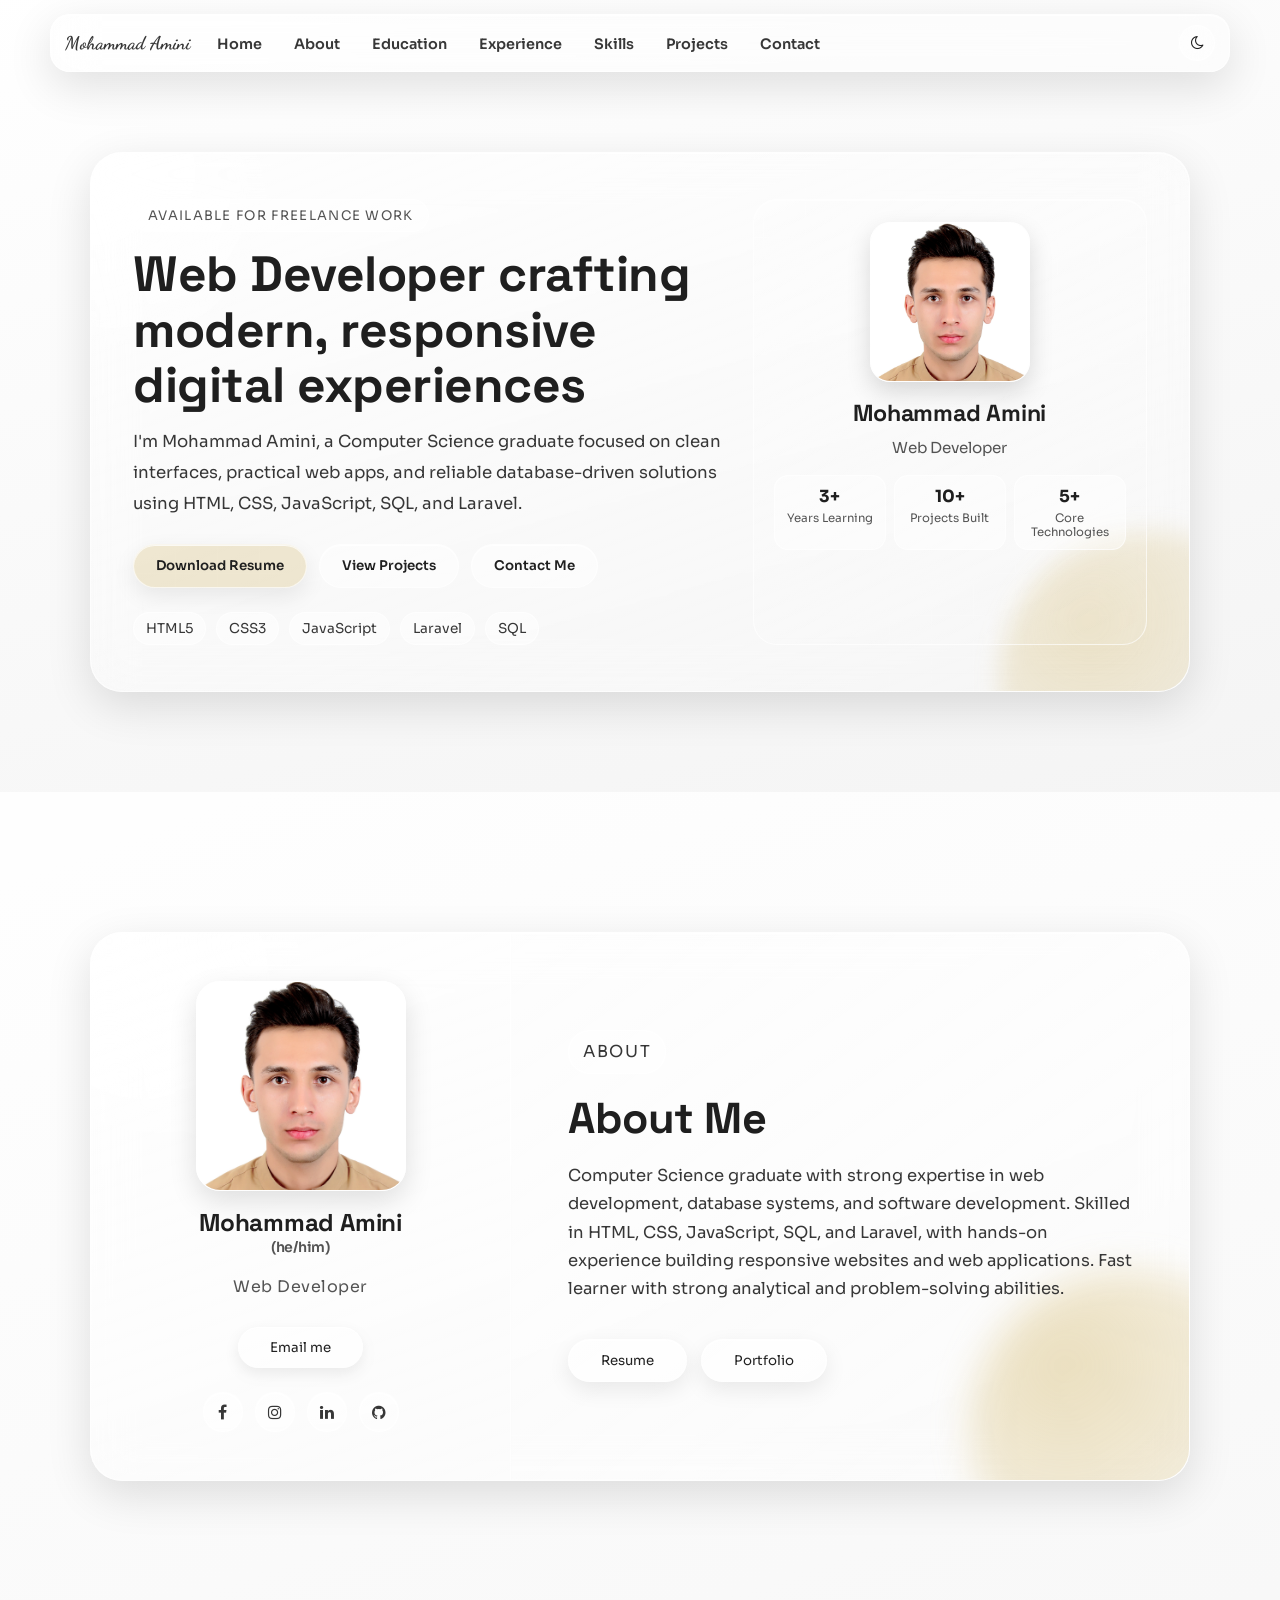
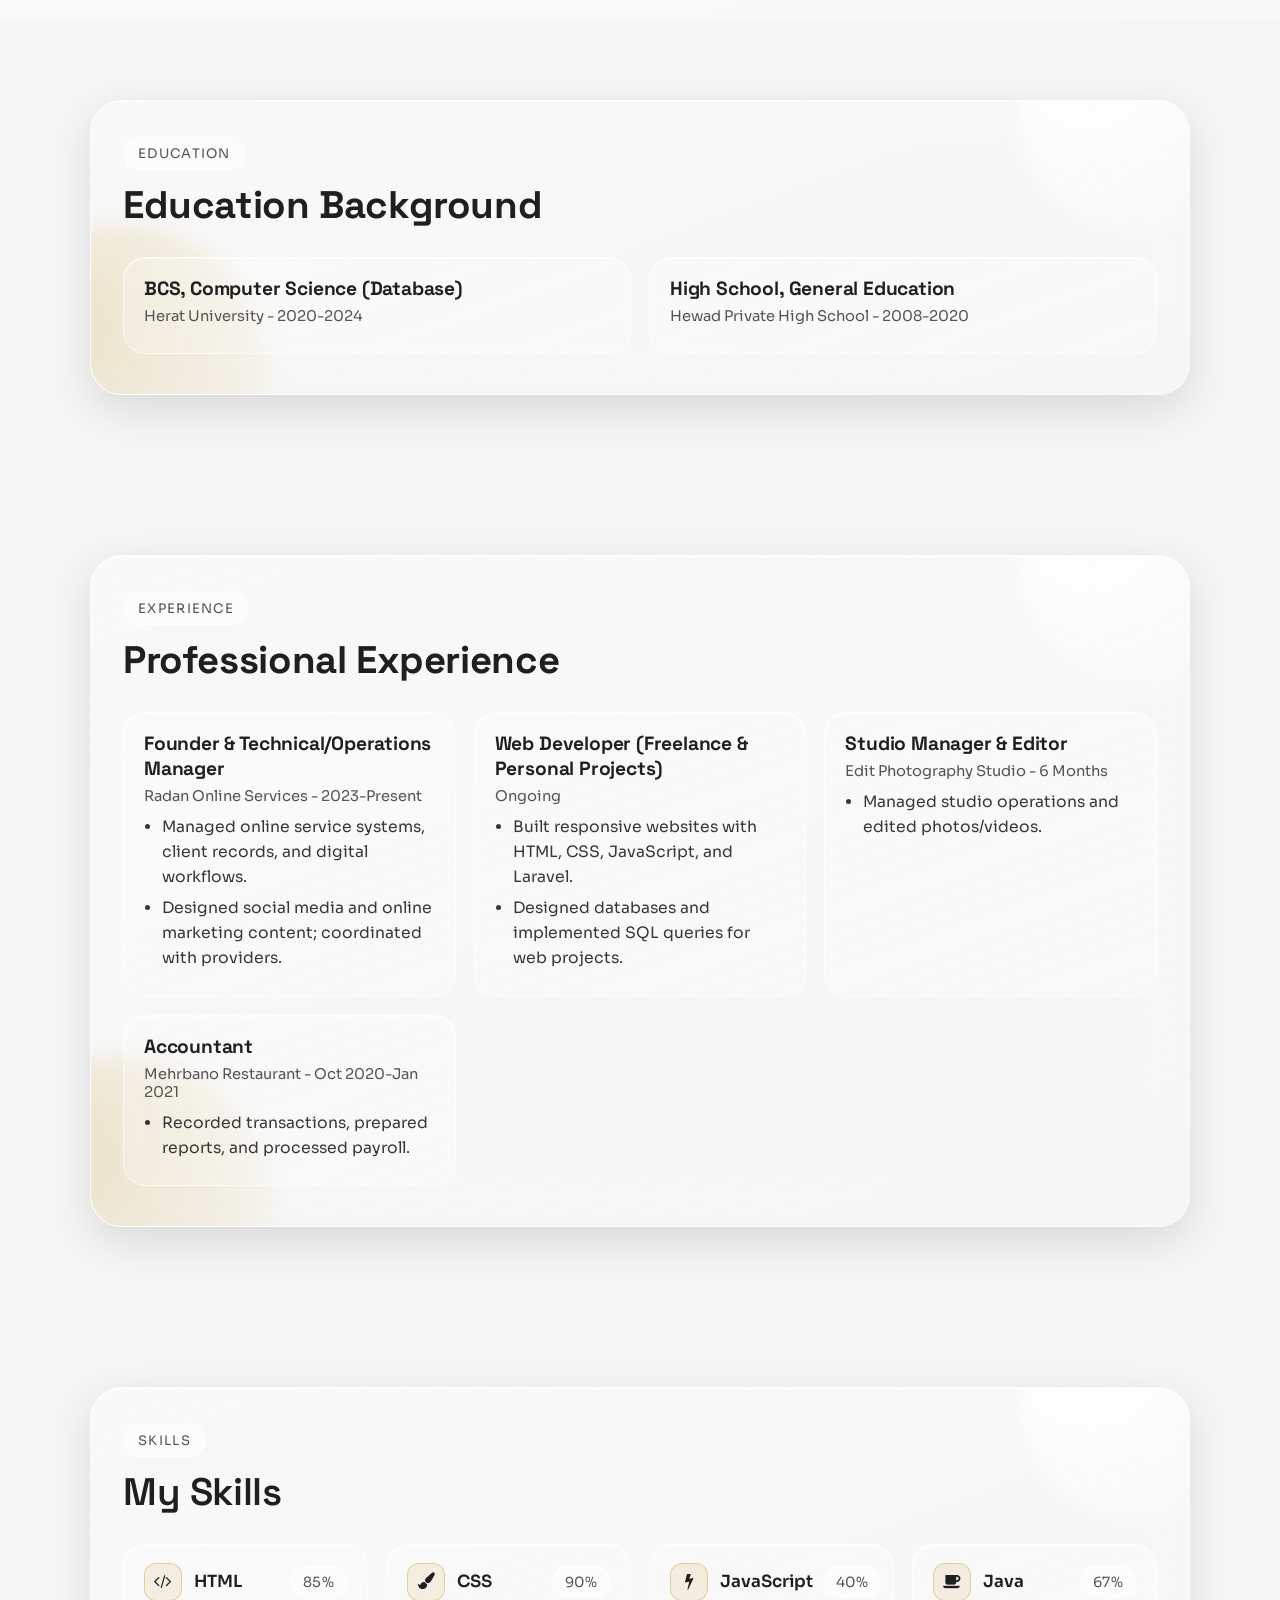
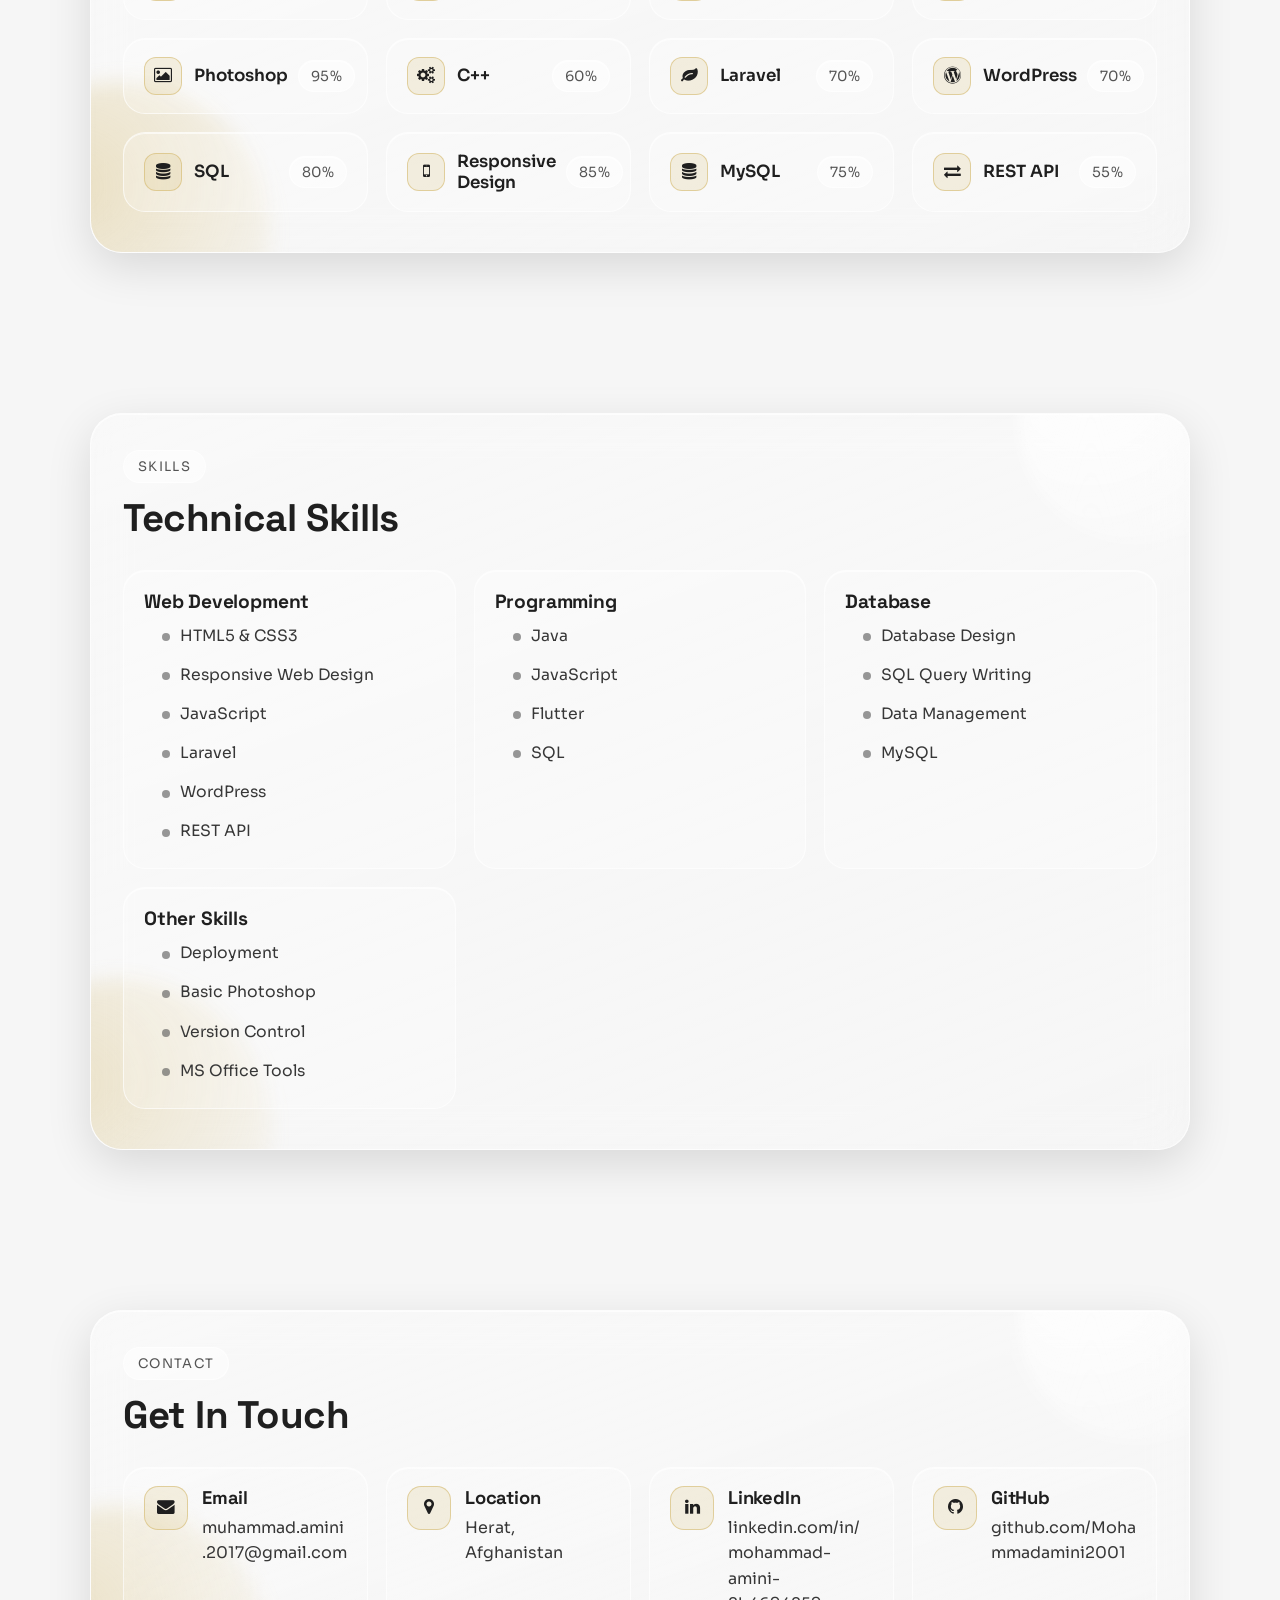
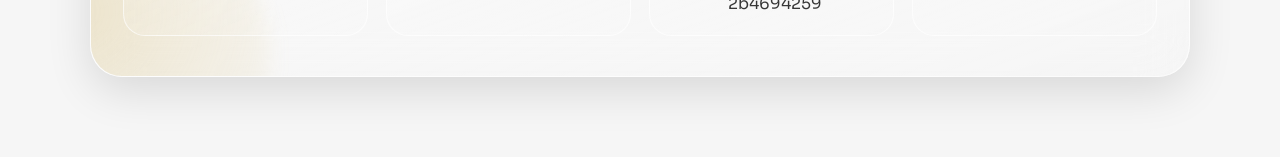
==== commit c5cc3359: "change the home section" ====
--- a/home.html
+++ b/home.html
@@ -10,45 +10,60 @@
     <script src="theme.js" defer></script>
 </head>
 <body>
-    <div class="menu">
-        <div class="menu-left">
-            <p id="my_name">Mohammad Amini</p>
-        </div>
-        <div class="menu-middle">
-            <ul>
-                <li><a href="home.html">Home</a></li>
+    <nav class="top-nav" aria-label="Main navigation">
+        <div class="top-nav__glass">
+            <a href="#home" class="top-nav__brand">Mohammad Amini</a>
+            <ul class="top-nav__links" id="top-nav-links">
+                <li><a href="#home">Home</a></li>
                 <li><a href="#about">About</a></li>
                 <li><a href="#education">Education</a></li>
                 <li><a href="#experience">Experience</a></li>
                 <li><a href="#skills">Skills</a></li>
+                <li><a href="#projects">Projects</a></li>
+                <li><a href="#contact">Contact</a></li>
             </ul>
-        </div>
-        <div class="menu-right">
-            <ul>
-                <li><a href="https://www.facebook.com/profile.php?id=100030081051532&mibextid=ZbWKwL" target="_blank"><i class="fa fa-facebook"></i></a></li>
-                <li><a href="https://instagram.com/mohammad_amini_11?igshid=ZDdkNTZiNTM=" target="_blank"><i class="fa fa-instagram"></i></a></li>
-                <li><a href="https://www.linkedin.com/in/mohammad-amini-2b4694259" target="_blank"><i class="fa fa-linkedin"></i></a></li>
-                <li><a href="https://github.com/Mohammadamini2001" target="_blank"><i class="fa fa-github"></i></a></li>
-                <li><button class="theme-toggle" id="theme-toggle" aria-label="Toggle dark mode" title="Toggle theme"><i class="fa fa-moon-o"></i></button></li>
-            </ul>
-        </div>
-    </div>
-    <div class="home">
-        <div class="home__left">
-            <img src="images/new-back.png" class="back">
-            <img src="images/me.png" class="me">
-        </div>
-        <div class="home__right">
-            <p class="hello">Hello<span>___</span></p>
-            <p class="name__dis">I'm <span>Mohammad</span></p>
-            <p class="about__dis">Computer Science graduate focused on web development and databases. <br>
-            Skilled in HTML, CSS, JavaScript, SQL, and Laravel with hands-on project experience.</p>
-            <button><a href="images/My updated CV.jpg" download>Download My Resume</a></button>
-            <div class="circle"></div>
-            <div class="small__circle"></div>
-        </div>
-        </div>
-    </div>
+            <div class="top-nav__actions">
+                <button class="top-nav__menu-toggle" id="menu-toggle" aria-label="Toggle menu" aria-expanded="false" aria-controls="top-nav-links" title="Menu">
+                    <i class="fa fa-bars"></i>
+                </button>
+                <button class="theme-toggle" id="theme-toggle" aria-label="Toggle dark mode" title="Toggle theme"><i class="fa fa-moon-o"></i></button>
+            </div>
+        </div>
+    </nav>
+    <section class="home" id="home">
+        <div class="home__card">
+            <div class="home__content">
+                <p class="home__tag">Available for freelance work</p>
+                <h1 class="home__title">Web Developer crafting modern, responsive digital experiences</h1>
+                <p class="home__subtitle">I'm Mohammad Amini, a Computer Science graduate focused on clean interfaces, practical web apps, and reliable database-driven solutions using HTML, CSS, JavaScript, SQL, and Laravel.</p>
+                <div class="home__actions">
+                    <button class="home-btn home-btn--primary"><a href="images/My updated CV.jpg" download>Download Resume</a></button>
+                    <button class="home-btn home-btn--ghost"><a href="#projects">View Projects</a></button>
+                    <button class="home-btn home-btn--ghost"><a href="#contact">Contact Me</a></button>
+                </div>
+                <div class="home__chips">
+                    <span>HTML5</span>
+                    <span>CSS3</span>
+                    <span>JavaScript</span>
+                    <span>Laravel</span>
+                    <span>SQL</span>
+                </div>
+            </div>
+            <aside class="home__spotlight">
+                <img src="images/Mohammad Photo.jpg" alt="Mohammad Amini" class="home__photo">
+                <h2>Mohammad Amini</h2>
+                <p>Web Developer</p>
+                <div class="home__metrics">
+                    <div><strong>3+</strong><span>Years Learning</span></div>
+                    <div><strong>10+</strong><span>Projects Built</span></div>
+                    <div><strong>5+</strong><span>Core Technologies</span></div>
+                </div>
+            </aside>
+            <div class="home__glow home__glow--one"></div>
+            <div class="home__glow home__glow--two"></div>
+            <div class="home__grid-lines"></div>
+        </div>
+    </section>
 
     <section class="about" id="about">
         <div class="about__card">
--- a/style.css
+++ b/style.css
@@ -43,6 +43,10 @@
     font-family: "Sora", "Segoe UI", "Helvetica Neue", Arial, sans-serif;
 }
 
+html{
+    scroll-behavior: smooth;
+}
+
 h1, h2, h3,
 .profile-name,
 .name__dis,
@@ -69,115 +73,115 @@
     transition: background .25s ease, color .25s ease;
 }
 
-.menu ul li a{
-    text-decoration: none;
+section[id]{
+    scroll-margin-top: 92px;
+}
+
+
+.top-nav{
+    width: 100%;
+    padding: 14px 20px;
+    position: fixed;
+    top: 0;
+    left: 0;
+    z-index: 1000;
+}
+
+.top-nav__glass{
+    width: min(1180px, 96%);
+    margin: 0 auto;
+    border-radius: 20px;
+    border: 1px solid var(--glass-border);
+    background: var(--glass-soft);
+    backdrop-filter: blur(22px);
+    -webkit-backdrop-filter: blur(22px);
+    box-shadow: var(--glass-shadow), inset 0 1px 0 rgba(255,255,255,0.7);
+    display: flex;
+    align-items: center;
+    gap: 14px;
+    padding: 10px 14px;
+}
+
+.top-nav__brand{
+    color: var(--text-main);
+    font-size: 1.15rem;
+    font-weight: 700;
+    font-family: "Dancing Script", "Space Grotesk", serif;
+    white-space: nowrap;
+}
+
+.top-nav__links{
+    list-style: none;
+    display: flex;
+    align-items: center;
+    gap: 6px;
+    margin: 0;
+    padding: 0;
+    flex: 1;
+    flex-wrap: wrap;
+}
+
+.top-nav__links a{
     color: var(--menu-link);
+    font-size: 0.9rem;
+    font-weight: 600;
+    padding: 8px 12px;
+    border-radius: 999px;
+    border: 1px solid transparent;
     transition: all .2s ease;
 }
 
-.menu ul li:hover a{
+.top-nav__links a:hover{
     color: var(--accent);
-    
-}
-
-.menu{
-    width: 100%;
-    height: 60px;
-    display: flex;
-    align-items: center;
-    justify-content: space-between;
-    z-index: 1000;
-    position: fixed;
-    gap: 10px;
-    padding: 0 20px;
-}
-
-.menu-left, .menu-middle, .menu-right{
-    background: var(--glass-soft);
-    backdrop-filter: blur(20px);
-    border: 1px solid var(--glass-border);
-    border-radius: 15px;
-    padding: 10px 20px;
-    height: 50px;
-    display: flex;
-    align-items: center;
-    justify-content: center;
-    box-shadow: var(--glass-shadow);
-    transition: all 0.3s ease;
-}
-
-.menu-left:hover, .menu-middle:hover, .menu-right:hover{
-    background: rgba(255, 255, 255, 0.15);
-    border: 1px solid rgba(255, 255, 255, 0.3);
-    box-shadow: 0 6px 20px rgba(0, 0, 0, 0.15);
-}
-
-.menu-left{
-    width: auto;
-}
-
-.menu-middle{
-    flex: 1;
-}
-
-.menu-right{
-    width: auto;
-}
-
-.menu ul{
-    list-style: none;
-    display: flex;
-    height: 100%;
-    align-items: center;
-    margin: 0;
-} 
-
-.menu ul li{
-    padding: 0 15px;
-    margin: 0;
+    border-color: var(--glass-border);
+    background: var(--btn-bg);
+}
+
+.top-nav__actions{
+    display: flex;
+    align-items: center;
+    gap: 8px;
+}
+
+.top-nav__menu-toggle{
+    display: none;
+    width: 36px;
+    height: 36px;
+    border-radius: 50%;
+    border: 1px solid var(--glass-border);
+    background: var(--btn-bg);
+    color: var(--btn-text);
+    align-items: center;
+    justify-content: center;
     cursor: pointer;
-    font-weight: 600;
-    position: relative;
-    height: 100%;
-    display: flex;
-    align-items: center;
-}
-
-.menu ul li a:hover{
+    font-size: 0.95rem;
+}
+
+.top-nav__menu-toggle:hover{
+    transform: translateY(-1px);
+}
+
+.top-nav__actions a{
+    width: 36px;
+    height: 36px;
+    border-radius: 50%;
+    border: 1px solid var(--glass-border);
+    background: var(--btn-bg);
+    color: var(--menu-icon);
+    display: inline-flex;
+    align-items: center;
+    justify-content: center;
+    transition: transform .2s ease, color .2s ease;
+}
+
+.top-nav__actions a:hover{
     color: var(--accent);
-}
-
-.menu ul li a::after{
-    position: absolute;
-    content: "";
-    bottom: 0;
-    left: 0;
-    width: 100%;
-    height: 2px;
-    background: var(--accent);
-    transform: scaleX(0);
-    transition: transform 0.5s;
-    border-radius: 20px;
-}
-
-.menu ul li a:hover::after {
-    transform: scaleX(1);
-}
-
-.menu-right ul li i{
-    font-size: 1.4rem;
-    transition: all .2s ease;
-    color: var(--menu-icon);
-}
-
-.menu-right ul li i:hover{
-    color: var(--accent);
-    transform: scale(1.2);
+    transform: translateY(-1px);
 }
 
 .theme-toggle{
-    width: 42px;
-    height: 42px;
+    width: 36px;
+    height: 36px;
     border-radius: 50%;
     border: 1px solid var(--glass-border);
     background: var(--btn-bg);
@@ -186,274 +190,309 @@
     align-items: center;
     justify-content: center;
     cursor: pointer;
-    font-size: 1.05rem;
+    font-size: 0.95rem;
 }
 
 .theme-toggle:hover{
     transform: translateY(-1px);
 }
 
-#my_name{
-    font-size: 2rem;
-    font-weight: 700;
-    color: var(--text-main);
-    font-family: "Dancing Script", "Space Grotesk", serif;
-    position: relative;
-    display: block;
-}
-
-#my_name::after{
-    display: none;
-}
-
 .home{
-    min-height: 108vh;
-    width: 100vw;
-    position: relative;
-    overflow-x: hidden;
-    overflow-y: hidden;
-    display: flex;
-    align-items: center;
-    justify-content: center;
-    padding: 100px 26px 40px;
-    /* background: var(--home-bg); */
-}
-
-.home .home__left{
-    height: min(760px, 86vh);
-    width: min(1100px, 94vw);
-    position: relative;
-    border-radius: 34px;
-    background: var(--glass-bg);
+    width: 100%;
+    min-height: 88vh;
+    display: flex;
+    align-items: center;
+    justify-content: center;
+    padding: 96px 20px 44px;
+    background: var(--home-bg);
+}
+
+.home__card{
+    width: min(1100px, 94%);
+    border-radius: 32px;
+    background: linear-gradient(160deg, var(--glass-bg), rgba(255,255,255,0.08));
     border: 1px solid var(--glass-border);
     backdrop-filter: blur(22px);
     -webkit-backdrop-filter: blur(22px);
-    box-shadow: var(--glass-shadow), inset 0 1px 0 rgba(255,255,255,0.72);
+    box-shadow: var(--glass-shadow), inset 0 1px 0 rgba(255,255,255,0.7);
+    padding: 46px 42px;
+    position: relative;
     overflow: hidden;
-    isolation: isolate;
-}
-
-.home .home__left .back{
-    height: 500px;
-    width: auto;
-    position: absolute;
-    top: 140px;
-    left: 70px;
-    opacity: 0.92;
-    animation: back linear 4s infinite;
-}
-
-@keyframes back{
-    50%{
-        transform: scale(1.03);
-    }
-}
-
-.home .home__left .me{
-    height: 450px;
-    width: auto;
-    position: absolute;
-    top: 130px;
-    left: -32px;
-    animation: me linear 4s infinite;
-}
-
-@keyframes me{
-    50%{
-        top: 140px;
-        left: -40px;
-    }
-}
-
-.home .home__right{
-    height: 100%;
-    width: 50%;
-    position: absolute;
-    right: 0;
-    display: flex;
-    flex-direction: column;
-    justify-content: center;
-    padding: 0 70px 0 20px;
-    background: linear-gradient(145deg, var(--glass-soft), rgba(255,255,255,0.06));
-    border-left: 1px solid var(--glass-border);
-}
-
-.home .home__right p{
-    margin: 6px 0;
-}
-
-.home .home__right .hello{
-    font-size: 1.95rem;
-    letter-spacing: 0.03em;
-}
-
-.home .home__right .hello span{
-    color: var(--accent);
-}
-
-.home .home__right .name__dis{
-    font-size: 3.2rem;
-    font-weight: 600;
-    line-height: 1.08;
-}
-
-.home .home__right .name__dis span{
-    color: var(--accent);
-}
-
-.home .home__right .about__dis{
-    letter-spacing: 1.1px;
-    margin-bottom: 28px;
-    line-height: 1.8;
-    max-width: 470px;
-}
-
-.home .home__right button{
+    display: grid;
+    grid-template-columns: 1.2fr 0.8fr;
+    gap: 28px;
+}
+
+.home__content,
+.home__spotlight{
+    position: relative;
+    z-index: 2;
+}
+
+.home__tag{
+    width: fit-content;
+    font-size: 0.82rem;
+    letter-spacing: 0.1em;
+    text-transform: uppercase;
+    color: var(--text-soft);
+    padding: 7px 14px;
+    border-radius: 999px;
+    background: var(--btn-bg);
+    border: 1px solid var(--glass-border);
+    margin-bottom: 14px;
+}
+
+.home__title{
+    font-size: 3.1rem;
+    line-height: 1.12;
+    color: var(--text-strong);
+    max-width: 700px;
+}
+
+.home__subtitle{
+    margin-top: 14px;
+    max-width: 690px;
+    color: var(--text-main);
+    line-height: 1.86;
+    font-size: 1.04rem;
+}
+
+.home__actions{
+    margin-top: 24px;
+    display: flex;
+    gap: 12px;
+    flex-wrap: wrap;
+}
+
+.home-btn{
     height: 44px;
-    width: 210px;
-    background: var(--btn-bg);
-    color: var(--btn-text);
-    border: 1px solid var(--glass-border);
+    padding: 0 22px;
     border-radius: 999px;
-    box-shadow: inset 0 1px 0 rgba(255,255,255,0.82), 0 8px 22px rgba(0,0,0,0.08);
-    transition: all .25s ease;
-}
-
-
-
-.home .home__right button:hover{
-    transform: translateY(-2px);
-    background: rgba(255,255,255,0.62);
-}
-
-.home .home__right button a{
+    border: 1px solid var(--glass-border);
+    cursor: pointer;
+    transition: transform .2s ease;
+}
+
+.home-btn a{
     color: var(--btn-text);
     font-weight: 600;
 }
 
-.circle{
-    height: 350px;
-    width: 350px;
+.home-btn--primary{
+    background: rgba(209,180,100,0.28);
+    box-shadow: inset 0 1px 0 rgba(255,255,255,0.75), 0 8px 22px rgba(0,0,0,0.08);
+}
+
+.home-btn--ghost{
+    background: var(--btn-bg);
+    box-shadow: inset 0 1px 0 rgba(255,255,255,0.75);
+}
+
+.home-btn:hover{
+    transform: translateY(-2px);
+}
+
+.home__chips{
+    margin-top: 24px;
+    display: flex;
+    gap: 10px;
+    flex-wrap: wrap;
+}
+
+.home__chips span{
+    padding: 7px 12px;
+    border-radius: 999px;
+    border: 1px solid var(--glass-border);
+    background: var(--btn-bg);
+    color: var(--text-main);
+    font-size: 0.85rem;
+}
+
+.home__spotlight{
+    border-radius: 24px;
+    border: 1px solid var(--glass-border);
+    background: linear-gradient(150deg, var(--glass-soft), rgba(255,255,255,0.08));
+    box-shadow: inset 0 1px 0 rgba(255,255,255,0.62);
+    padding: 22px 20px;
+    display: flex;
+    flex-direction: column;
+    align-items: center;
+    text-align: center;
+    gap: 10px;
+}
+
+.home__photo{
+    width: 160px;
+    height: 160px;
+    object-fit: cover;
+    border-radius: 20px;
+    border: 1px solid rgba(255,255,255,0.84);
+    box-shadow: 0 10px 24px rgba(0,0,0,0.14);
+}
+
+.home__spotlight h2{
+    color: var(--text-strong);
+    font-size: 1.45rem;
+    margin-top: 6px;
+}
+
+.home__spotlight p{
+    color: var(--text-soft);
+    font-size: 0.95rem;
+}
+
+.home__metrics{
+    width: 100%;
+    margin-top: 8px;
+    display: grid;
+    grid-template-columns: repeat(3, minmax(0, 1fr));
+    gap: 8px;
+}
+
+.home__metrics div{
+    border: 1px solid var(--glass-border);
+    border-radius: 14px;
+    padding: 10px 8px;
+    background: var(--btn-bg);
+    display: flex;
+    flex-direction: column;
+    gap: 4px;
+}
+
+.home__metrics strong{
+    color: var(--text-strong);
+    font-size: 1.05rem;
+}
+
+.home__metrics span{
+    color: var(--text-soft);
+    font-size: 0.73rem;
+}
+
+.home__glow{
+    position: absolute;
     border-radius: 50%;
+    pointer-events: none;
+    z-index: 1;
+}
+
+.home__glow--one{
+    width: 260px;
+    height: 260px;
+    left: -90px;
+    top: -70px;
+    background: radial-gradient(circle at 35% 35%, rgba(255,255,255,0.92), rgba(255,255,255,0));
+    filter: blur(8px);
+}
+
+.home__glow--two{
+    width: 300px;
+    height: 300px;
+    right: -110px;
+    bottom: -140px;
+    background: radial-gradient(circle at 30% 30%, rgba(209,180,100,0.34), rgba(209,180,100,0));
+    filter: blur(12px);
+}
+
+.home__grid-lines{
     position: absolute;
-    background: radial-gradient(circle at 30% 30%, rgba(255,255,255,0.95), rgba(255,255,255,0.15));
-    bottom: 28px;
-    right: -80px;
+    inset: 0;
+    background-image: linear-gradient(to right, rgba(255,255,255,0.06) 1px, transparent 1px), linear-gradient(to bottom, rgba(255,255,255,0.05) 1px, transparent 1px);
+    background-size: 42px 42px;
+    opacity: 0.38;
     z-index: 0;
-    filter: blur(12px);
-    animation: big linear 4s infinite;
-}
-
-@keyframes big{
-    50%{
-        bottom: 53px;
-        right: 43px;
-    }
-}
-
-.small__circle{
-    height: 100px;
-    width: 100px;
-    border-radius: 50%;
-    position: absolute;
-    background: radial-gradient(circle at 30% 30%, rgba(209,180,100,0.42), rgba(209,180,100,0.08));
-    top: 90px;
-    left: -30px;
-    z-index: 0;
-    filter: blur(8px);
-    animation: small linear 4s infinite;
-
-}
-
-@keyframes small{
-    50%{
-        top: 103px;
-        left: -37px;
-    }
-}
-
-@media (max-width: 1050px){
+    pointer-events: none;
+}
+
+@media (max-width: 900px){
+    .top-nav{
+        padding: 10px 12px;
+    }
+
+    .top-nav__glass{
+        flex-wrap: wrap;
+        border-radius: 16px;
+        padding: 10px;
+        position: relative;
+    }
+
+    .top-nav__brand{
+        width: auto;
+        text-align: left;
+        flex: 1;
+    }
+
+    .top-nav__links{
+        display: none;
+        justify-content: flex-start;
+        flex-direction: column;
+        align-items: stretch;
+        width: 100%;
+        gap: 4px;
+        margin-top: 6px;
+        padding-top: 8px;
+        border-top: 1px solid var(--glass-border);
+        flex-wrap: nowrap;
+    }
+
+    .top-nav__links li{
+        width: 100%;
+    }
+
+    .top-nav__links a{
+        display: block;
+        width: 100%;
+        border-radius: 10px;
+    }
+
+    .top-nav.top-nav--open .top-nav__links{
+        display: flex;
+    }
+
+    .top-nav.top-nav--open .top-nav__brand{
+        display: none;
+    }
+
+    .top-nav__actions{
+        width: auto;
+        justify-content: flex-end;
+    }
+
+    .top-nav__menu-toggle{
+        display: inline-flex;
+    }
+
     .home{
         min-height: auto;
-        padding: 92px 18px 24px;
-    }
-
-    .home .home__left{
-        width: min(960px, 95vw);
-        height: auto;
-        min-height: 780px;
-    }
-
-    .home .home__left .back{
-        left: 30px;
-        top: 120px;
-        height: 440px;
-    }
-
-    .home .home__left .me{
-        height: 560px;
-        top: 150px;
-        left: -36px;
-    }
-
-    .home .home__right{
-        padding: 0 32px 0 18px;
-    }
-
-    .home .home__right .name__dis{
-        font-size: 2.6rem;
-    }
-}
-
-@media (max-width: 820px){
-    .home .home__left{
-        display: flex;
-        flex-direction: column;
-        min-height: auto;
-    }
-
-    .home .home__left .back,
-    .home .home__left .me{
-        position: relative;
-        top: 0;
-        left: 0;
-        margin: 0 auto;
-    }
-
-    .home .home__left .back{
-        width: 70%;
-        height: auto;
-        max-width: 300px;
-        margin-top: 24px;
-    }
-
-    .home .home__left .me{
-        width: 86%;
-        height: auto;
-        max-width: 360px;
-        margin-top: -42px;
-    }
-
-    .home .home__right{
-        position: relative;
-        width: 100%;
-        right: auto;
-        padding: 22px 24px 32px;
-        border-left: none;
-        border-top: 1px solid rgba(255,255,255,0.56);
-    }
-
-    .home .home__right .name__dis{
+        padding: 150px 16px 28px;
+    }
+
+    .home__card{
+        padding: 36px 24px;
+        grid-template-columns: 1fr;
+        gap: 20px;
+    }
+
+    .home__title{
         font-size: 2.2rem;
     }
 
-    .home .home__right .about__dis{
-        max-width: 100%;
-    }
-
-    .circle,
-    .small__circle{
-        display: none;
+    .home__subtitle{
+        font-size: 0.98rem;
+        line-height: 1.74;
+    }
+
+    .home__spotlight{
+        padding: 18px 16px;
+    }
+
+    .home__photo{
+        width: 132px;
+        height: 132px;
+    }
+
+    .home__metrics span{
+        font-size: 0.68rem;
     }
 }
 
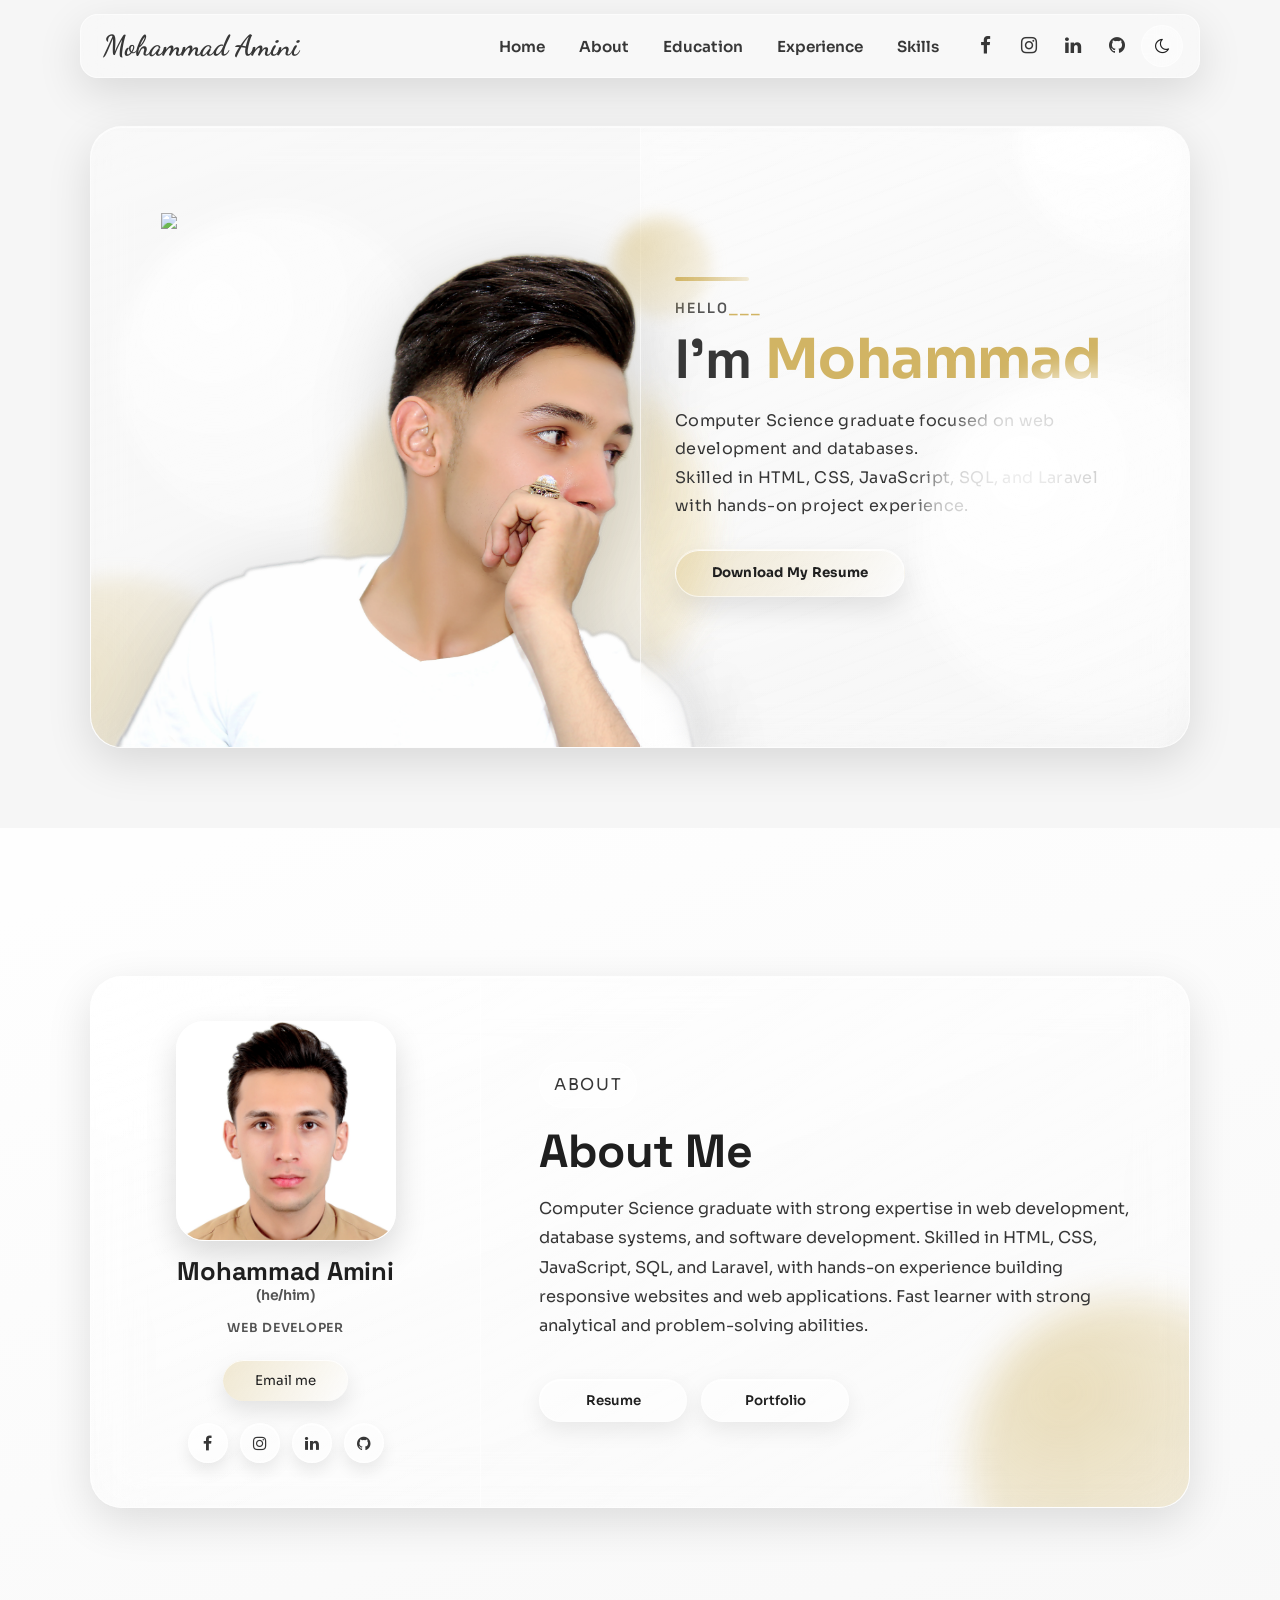
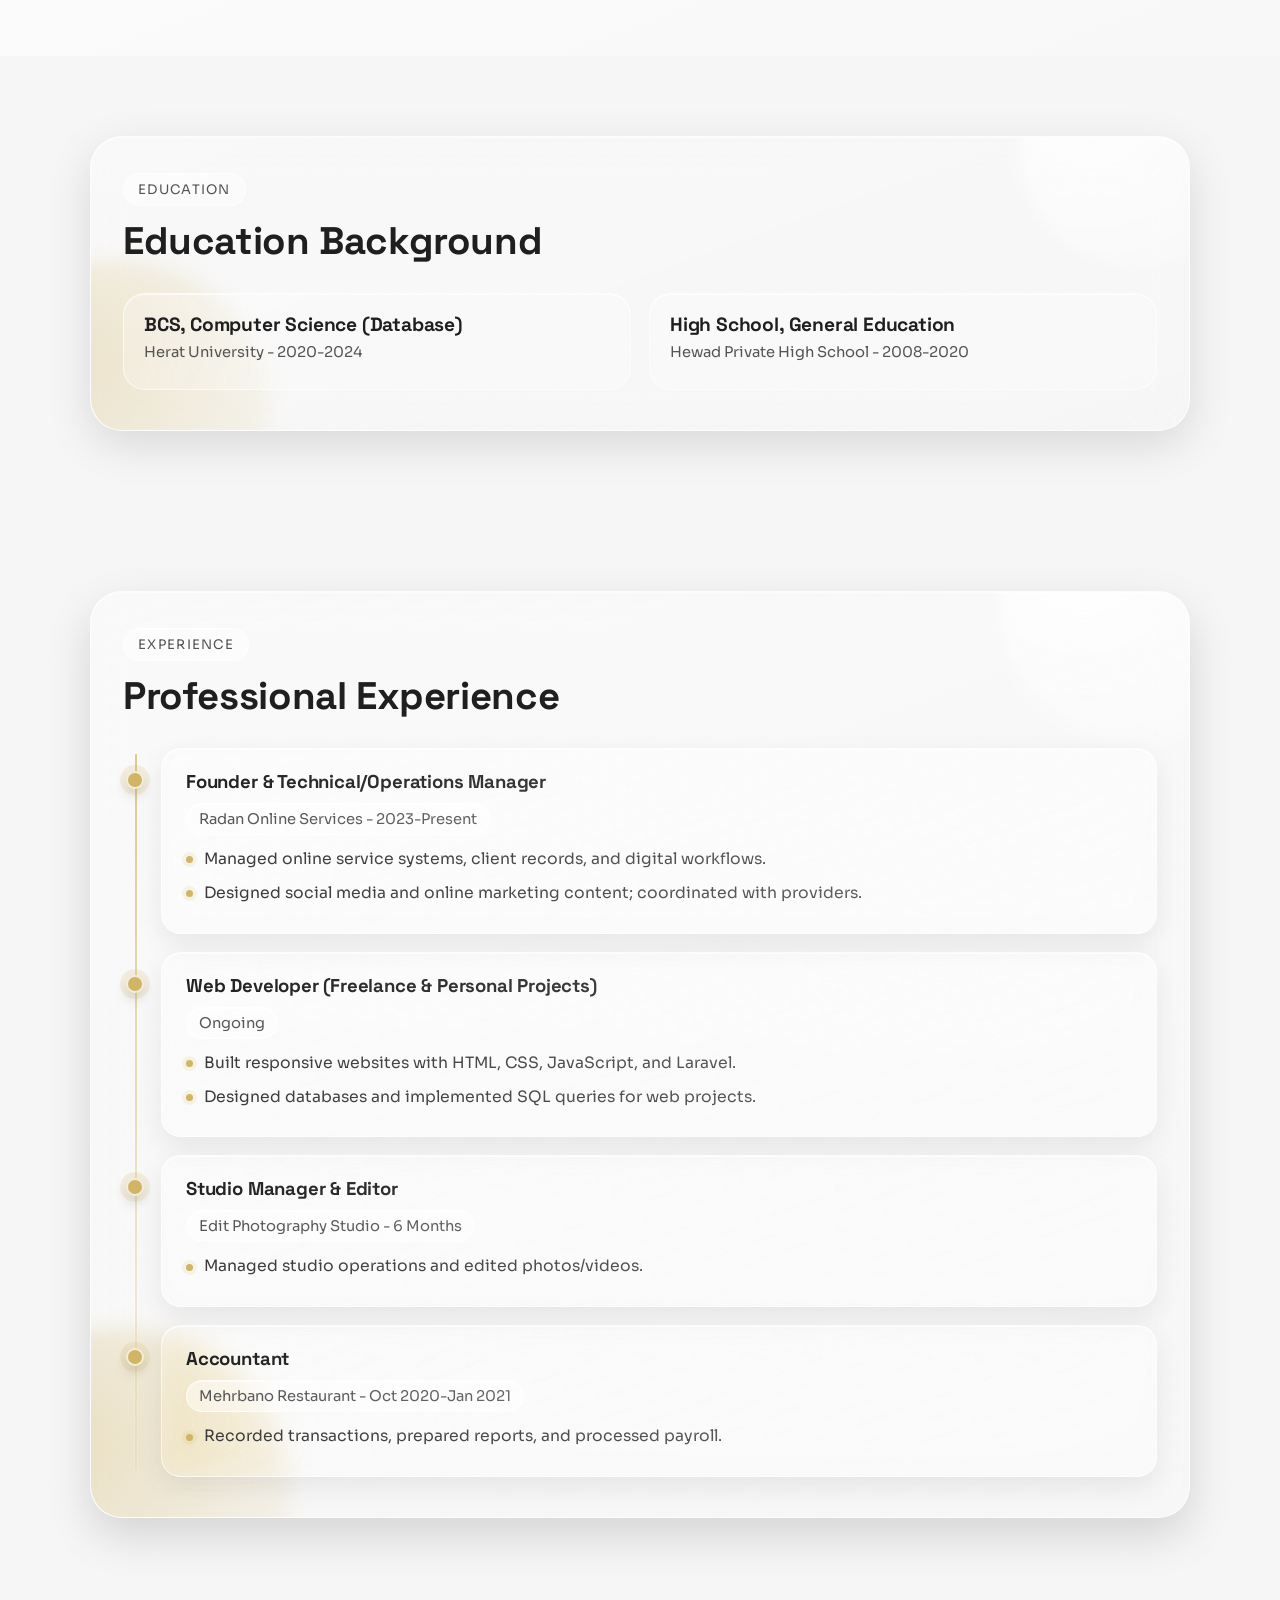
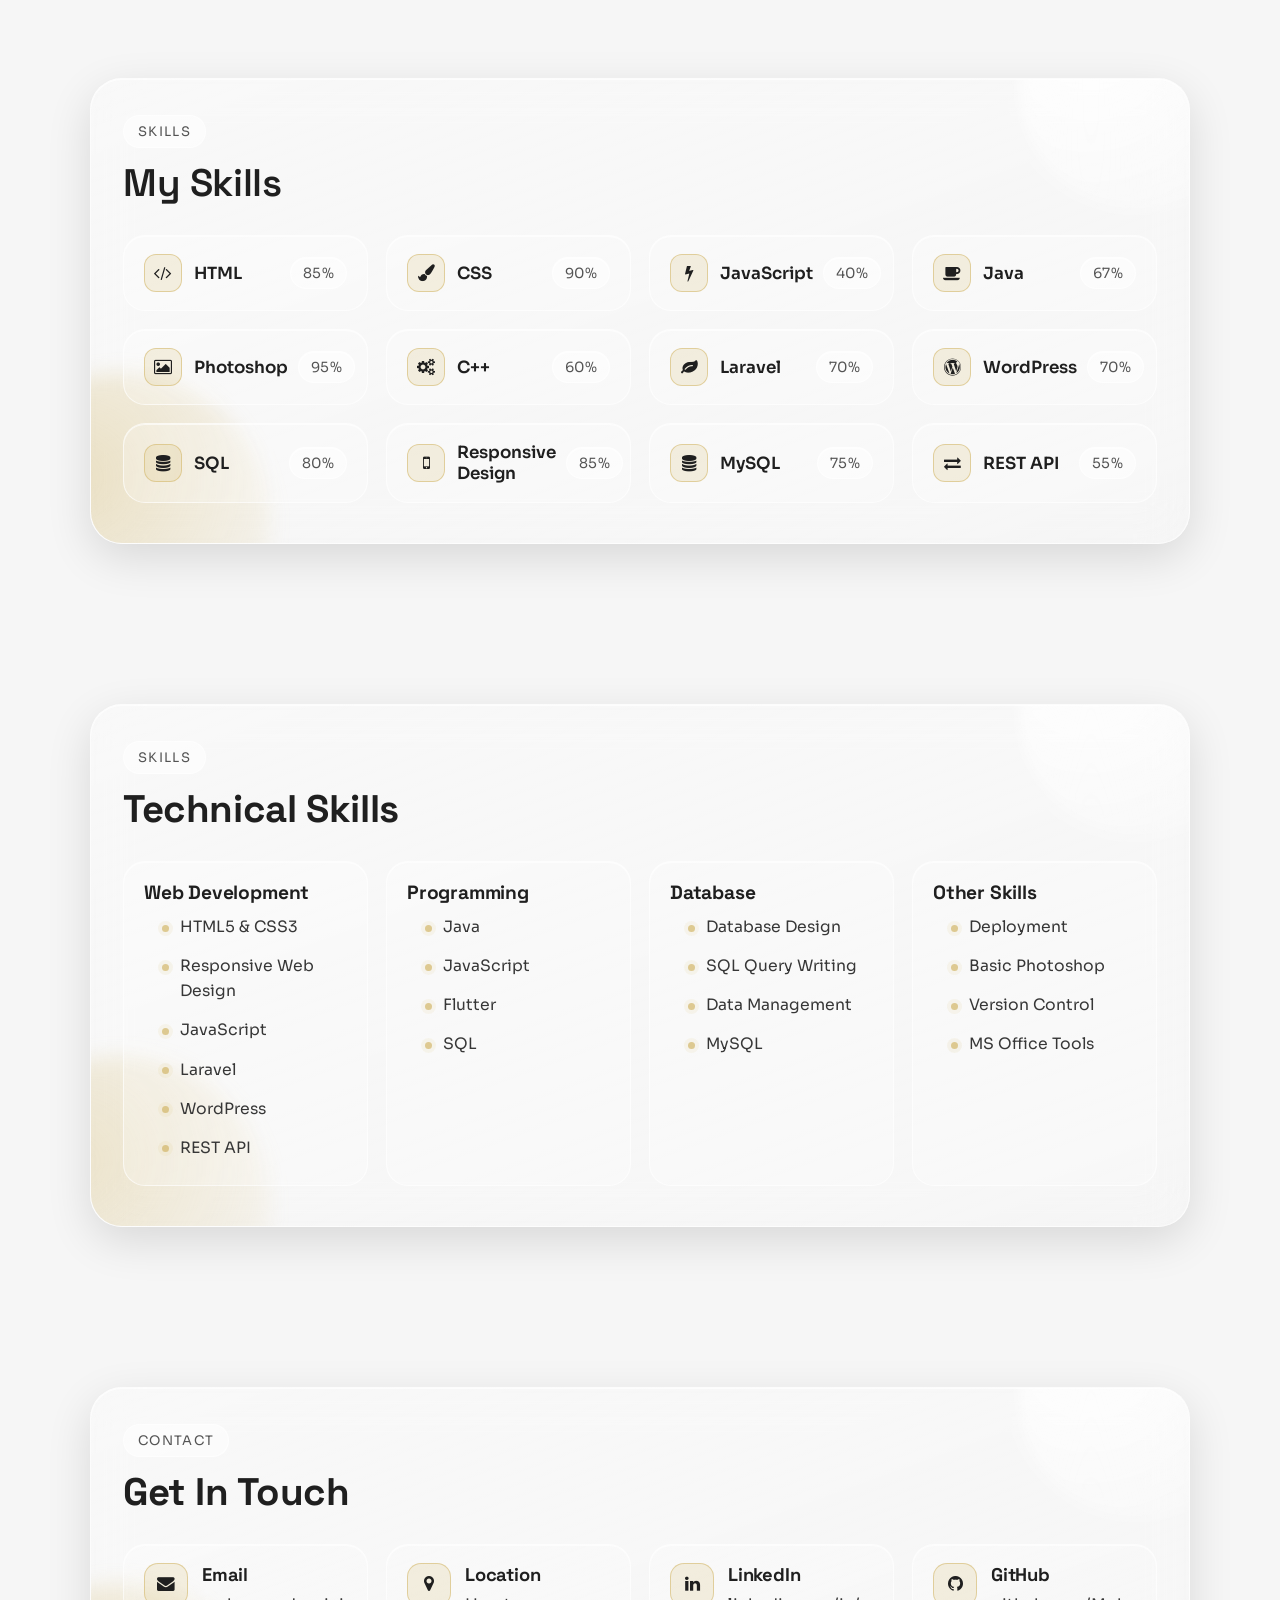
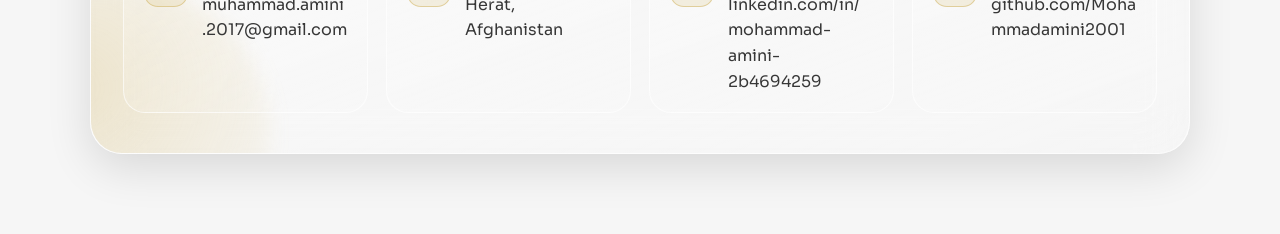
==== commit 21817466: "final ui changes" ====
--- a/home.html
+++ b/home.html
@@ -10,58 +10,43 @@
     <script src="theme.js" defer></script>
 </head>
 <body>
-    <nav class="top-nav" aria-label="Main navigation">
-        <div class="top-nav__glass">
-            <a href="#home" class="top-nav__brand">Mohammad Amini</a>
-            <ul class="top-nav__links" id="top-nav-links">
-                <li><a href="#home">Home</a></li>
+    <nav class="menu">
+        <a href="home.html" id="my_name">Mohammad Amini</a>
+        <button class="menu-toggle" id="menu-toggle" aria-label="Toggle navigation" aria-expanded="false" aria-controls="menu-panel">
+            <i class="fa fa-bars"></i>
+        </button>
+        <div class="menu-panel" id="menu-panel">
+            <ul class="menu-links">
+                <li><a href="home.html">Home</a></li>
                 <li><a href="#about">About</a></li>
                 <li><a href="#education">Education</a></li>
                 <li><a href="#experience">Experience</a></li>
                 <li><a href="#skills">Skills</a></li>
-                <li><a href="#projects">Projects</a></li>
-                <li><a href="#contact">Contact</a></li>
             </ul>
-            <div class="top-nav__actions">
-                <button class="top-nav__menu-toggle" id="menu-toggle" aria-label="Toggle menu" aria-expanded="false" aria-controls="top-nav-links" title="Menu">
-                    <i class="fa fa-bars"></i>
-                </button>
-                <button class="theme-toggle" id="theme-toggle" aria-label="Toggle dark mode" title="Toggle theme"><i class="fa fa-moon-o"></i></button>
-            </div>
+            <ul class="menu-actions">
+                <li><a href="https://www.facebook.com/profile.php?id=100030081051532&mibextid=ZbWKwL" target="_blank" rel="noopener" aria-label="Facebook"><i class="fa fa-facebook"></i></a></li>
+                <li><a href="https://instagram.com/mohammad_amini_11?igshid=ZDdkNTZiNTM=" target="_blank" rel="noopener" aria-label="Instagram"><i class="fa fa-instagram"></i></a></li>
+                <li><a href="https://www.linkedin.com/in/mohammad-amini-2b4694259" target="_blank" rel="noopener" aria-label="LinkedIn"><i class="fa fa-linkedin"></i></a></li>
+                <li><a href="https://github.com/Mohammadamini2001" target="_blank" rel="noopener" aria-label="GitHub"><i class="fa fa-github"></i></a></li>
+                <li><button class="theme-toggle" id="theme-toggle" aria-label="Toggle dark mode" title="Toggle theme"><i class="fa fa-moon-o"></i></button></li>
+            </ul>
         </div>
     </nav>
     <section class="home" id="home">
-        <div class="home__card">
-            <div class="home__content">
-                <p class="home__tag">Available for freelance work</p>
-                <h1 class="home__title">Web Developer crafting modern, responsive digital experiences</h1>
-                <p class="home__subtitle">I'm Mohammad Amini, a Computer Science graduate focused on clean interfaces, practical web apps, and reliable database-driven solutions using HTML, CSS, JavaScript, SQL, and Laravel.</p>
-                <div class="home__actions">
-                    <button class="home-btn home-btn--primary"><a href="images/My updated CV.jpg" download>Download Resume</a></button>
-                    <button class="home-btn home-btn--ghost"><a href="#projects">View Projects</a></button>
-                    <button class="home-btn home-btn--ghost"><a href="#contact">Contact Me</a></button>
-                </div>
-                <div class="home__chips">
-                    <span>HTML5</span>
-                    <span>CSS3</span>
-                    <span>JavaScript</span>
-                    <span>Laravel</span>
-                    <span>SQL</span>
-                </div>
-            </div>
-            <aside class="home__spotlight">
-                <img src="images/Mohammad Photo.jpg" alt="Mohammad Amini" class="home__photo">
-                <h2>Mohammad Amini</h2>
-                <p>Web Developer</p>
-                <div class="home__metrics">
-                    <div><strong>3+</strong><span>Years Learning</span></div>
-                    <div><strong>10+</strong><span>Projects Built</span></div>
-                    <div><strong>5+</strong><span>Core Technologies</span></div>
-                </div>
-            </aside>
-            <div class="home__glow home__glow--one"></div>
-            <div class="home__glow home__glow--two"></div>
-            <div class="home__grid-lines"></div>
+        <div class="home__left">
+            <div class="home__media">
+                <img src="images/new-back.png" class="back">
+                <img src="images/me.png" class="me">
+            </div>
+            <div class="home__right">
+                <p class="hello">Hello<span>___</span></p>
+                <p class="name__dis">I'm <span>Mohammad</span></p>
+                <p class="about__dis">Computer Science graduate focused on web development and databases. <br>
+                Skilled in HTML, CSS, JavaScript, SQL, and Laravel with hands-on project experience.</p>
+                <button><a href="images/My updated CV.jpg" download>Download My Resume</a></button>
+                <div class="circle"></div>
+                <div class="small__circle"></div>
+            </div>
         </div>
     </section>
 
--- a/style.css
+++ b/style.css
@@ -16,6 +16,11 @@
     --btn-text: #202020;
     --menu-link: #373737;
     --menu-icon: #373737;
+    --mobile-menu-bg: linear-gradient(155deg, rgba(255,255,255,0.88) 0%, rgba(245,245,245,0.74) 100%);
+    --ease-smooth: cubic-bezier(0.22, 1, 0.36, 1);
+    --transition-fast: 0.18s;
+    --transition-base: 0.32s;
+    --transition-slow: 0.45s;
 }
 
 body.dark-mode{
@@ -34,6 +39,7 @@
     --btn-text: #ececec;
     --menu-link: #ececec;
     --menu-icon: #ececec;
+    --mobile-menu-bg: linear-gradient(155deg, rgba(25,29,40,0.9) 0%, rgba(17,21,31,0.82) 100%);
 }
 
 *{
@@ -41,10 +47,6 @@
     margin: 0;
     box-sizing: border-box;
     font-family: "Sora", "Segoe UI", "Helvetica Neue", Arial, sans-serif;
-}
-
-html{
-    scroll-behavior: smooth;
 }
 
 h1, h2, h3,
@@ -64,6 +66,14 @@
     color: var(--text-main);
 }
 
+html{
+    scroll-behavior: smooth;
+}
+
+section[id]{
+    scroll-margin-top: 96px;
+}
+
 body{
     height: 100vh;
     width: 100vw;
@@ -73,115 +83,147 @@
     transition: background .25s ease, color .25s ease;
 }
 
-section[id]{
-    scroll-margin-top: 92px;
-}
-
-
-.top-nav{
-    width: 100%;
-    padding: 14px 20px;
+button,
+a,
+.btn,
+.menu,
+.menu-toggle,
+.theme-toggle,
+.social,
+.skills .container .first__circle,
+.resume-item,
+.contact-item,
+.home .home__left,
+.about__card,
+.skills .skills__glass,
+.resume-glass{
+    transition:
+        color var(--transition-base) var(--ease-smooth),
+        background-color var(--transition-base) var(--ease-smooth),
+        border-color var(--transition-base) var(--ease-smooth),
+        box-shadow var(--transition-base) var(--ease-smooth),
+        transform var(--transition-fast) var(--ease-smooth);
+}
+
+body.theme-transitioning,
+body.theme-transitioning *{
+    transition:
+        color var(--transition-base) var(--ease-smooth),
+        background-color var(--transition-base) var(--ease-smooth),
+        border-color var(--transition-base) var(--ease-smooth),
+        box-shadow var(--transition-base) var(--ease-smooth),
+        background var(--transition-base) var(--ease-smooth) !important;
+}
+
+.menu{
+    width: min(1120px, calc(100% - 28px));
+    min-height: 64px;
+    display: flex;
+    align-items: center;
+    justify-content: space-between;
+    z-index: 1000;
     position: fixed;
-    top: 0;
-    left: 0;
-    z-index: 1000;
-}
-
-.top-nav__glass{
-    width: min(1180px, 96%);
-    margin: 0 auto;
-    border-radius: 20px;
-    border: 1px solid var(--glass-border);
+    top: 14px;
+    left: 50%;
+    transform: translateX(-50%);
+    gap: 18px;
+    padding: 10px 16px;
+    border-radius: 18px;
     background: var(--glass-soft);
+    border: 1px solid var(--glass-border);
+    box-shadow: var(--glass-shadow);
     backdrop-filter: blur(22px);
     -webkit-backdrop-filter: blur(22px);
-    box-shadow: var(--glass-shadow), inset 0 1px 0 rgba(255,255,255,0.7);
-    display: flex;
-    align-items: center;
-    gap: 14px;
-    padding: 10px 14px;
-}
-
-.top-nav__brand{
-    color: var(--text-main);
-    font-size: 1.15rem;
-    font-weight: 700;
-    font-family: "Dancing Script", "Space Grotesk", serif;
-    white-space: nowrap;
-}
-
-.top-nav__links{
+}
+
+.menu-panel{
+    display: flex;
+    align-items: center;
+    justify-content: flex-end;
+    gap: 12px;
+    flex: 1;
+}
+
+.menu-links,
+.menu-actions{
     list-style: none;
     display: flex;
     align-items: center;
-    gap: 6px;
     margin: 0;
     padding: 0;
-    flex: 1;
-    flex-wrap: wrap;
-}
-
-.top-nav__links a{
+}
+
+.menu-links{
+    gap: 6px;
+}
+
+.menu-actions{
+    gap: 4px;
+}
+
+.menu-links li,
+.menu-actions li{
+    margin: 0;
+}
+
+.menu-links a,
+.menu-actions a{
+    text-decoration: none;
     color: var(--menu-link);
-    font-size: 0.9rem;
+    transition: color .2s ease, background .2s ease, transform .2s ease;
+}
+
+.menu-links a{
+    font-size: 0.95rem;
     font-weight: 600;
-    padding: 8px 12px;
-    border-radius: 999px;
-    border: 1px solid transparent;
-    transition: all .2s ease;
-}
-
-.top-nav__links a:hover{
+    padding: 10px 14px;
+    border-radius: 10px;
+    display: inline-flex;
+    align-items: center;
+}
+
+.menu-links a:hover{
     color: var(--accent);
-    border-color: var(--glass-border);
-    background: var(--btn-bg);
-}
-
-.top-nav__actions{
-    display: flex;
-    align-items: center;
-    gap: 8px;
-}
-
-.top-nav__menu-toggle{
+    background: rgba(255,255,255,0.24);
+}
+
+.menu-actions a{
+    width: 40px;
+    height: 40px;
+    border-radius: 10px;
+    display: inline-flex;
+    align-items: center;
+    justify-content: center;
+}
+
+.menu-actions a i{
+    font-size: 1.18rem;
+    color: var(--menu-icon);
+    transition: color .2s ease, transform .2s ease;
+}
+
+.menu-actions a:hover i{
+    color: var(--accent);
+    transform: translateY(-1px);
+}
+
+.menu-toggle{
     display: none;
-    width: 36px;
-    height: 36px;
-    border-radius: 50%;
+    width: 42px;
+    height: 42px;
+    border-radius: 12px;
     border: 1px solid var(--glass-border);
     background: var(--btn-bg);
     color: var(--btn-text);
     align-items: center;
     justify-content: center;
+    font-size: 1.05rem;
     cursor: pointer;
-    font-size: 0.95rem;
-}
-
-.top-nav__menu-toggle:hover{
-    transform: translateY(-1px);
-}
-
-.top-nav__actions a{
-    width: 36px;
-    height: 36px;
-    border-radius: 50%;
-    border: 1px solid var(--glass-border);
-    background: var(--btn-bg);
-    color: var(--menu-icon);
-    display: inline-flex;
-    align-items: center;
-    justify-content: center;
-    transition: transform .2s ease, color .2s ease;
-}
-
-.top-nav__actions a:hover{
-    color: var(--accent);
-    transform: translateY(-1px);
 }
 
 .theme-toggle{
-    width: 36px;
-    height: 36px;
+    width: 42px;
+    height: 42px;
     border-radius: 50%;
     border: 1px solid var(--glass-border);
     background: var(--btn-bg);
@@ -190,309 +232,502 @@
     align-items: center;
     justify-content: center;
     cursor: pointer;
-    font-size: 0.95rem;
+    font-size: 1.05rem;
 }
 
 .theme-toggle:hover{
     transform: translateY(-1px);
 }
 
+#my_name{
+    font-size: 1.8rem;
+    font-weight: 700;
+    color: var(--text-main);
+    font-family: "Dancing Script", "Space Grotesk", serif;
+    position: relative;
+    display: block;
+    white-space: nowrap;
+    padding: 4px 6px;
+}
+
+#my_name::after{
+    display: none;
+}
+
+@media (max-width: 900px){
+    .menu{
+        width: calc(100% - 20px);
+        top: 10px;
+        padding: 10px 12px;
+        background: var(--mobile-menu-bg);
+        box-shadow: 0 16px 38px rgba(0,0,0,0.16);
+    }
+
+    .menu-toggle{
+        display: inline-flex;
+    }
+
+    .menu-panel{
+        position: absolute;
+        top: calc(100% + 10px);
+        right: 0;
+        left: 0;
+        display: flex;
+        flex-direction: column;
+        align-items: stretch;
+        gap: 8px;
+        padding: 12px;
+        border-radius: 16px;
+        background: var(--mobile-menu-bg);
+        border: 1px solid var(--glass-border);
+        box-shadow: 0 14px 34px rgba(0,0,0,0.14);
+        backdrop-filter: blur(22px);
+        -webkit-backdrop-filter: blur(22px);
+        max-height: 0;
+        opacity: 0;
+        visibility: hidden;
+        overflow: hidden;
+        transform: translateY(-8px) scale(0.98);
+        pointer-events: none;
+        transition:
+            max-height var(--transition-slow) var(--ease-smooth),
+            opacity var(--transition-base) var(--ease-smooth),
+            transform var(--transition-base) var(--ease-smooth),
+            visibility var(--transition-base) var(--ease-smooth);
+    }
+
+    .menu.menu-open .menu-panel{
+        max-height: 420px;
+        opacity: 1;
+        visibility: visible;
+        transform: translateY(0) scale(1);
+        pointer-events: auto;
+    }
+
+    .menu-links,
+    .menu-actions{
+        width: 100%;
+        flex-wrap: wrap;
+        justify-content: flex-start;
+    }
+
+    .menu-links a{
+        width: 100%;
+        justify-content: center;
+        background: rgba(255,255,255,0.14);
+    }
+
+    .menu-actions{
+        justify-content: center;
+        padding-top: 6px;
+    }
+}
+
+@media (prefers-reduced-motion: reduce){
+    *,
+    *::before,
+    *::after{
+        animation-duration: 0.01ms !important;
+        animation-iteration-count: 1 !important;
+        transition-duration: 0.01ms !important;
+        scroll-behavior: auto !important;
+    }
+}
+
 .home{
     width: 100%;
-    min-height: 88vh;
+    min-height: 92vh;
+    position: relative;
+    overflow: hidden;
     display: flex;
     align-items: center;
     justify-content: center;
-    padding: 96px 20px 44px;
-    background: var(--home-bg);
-}
-
-.home__card{
+    padding: 86px 20px 40px;
+    background: var(--page-bg);
+}
+
+.home .home__left{
     width: min(1100px, 94%);
+    min-height: 620px;
+    position: relative;
+    display: grid;
+    grid-template-columns: 1fr 1fr;
     border-radius: 32px;
-    background: linear-gradient(160deg, var(--glass-bg), rgba(255,255,255,0.08));
-    border: 1px solid var(--glass-border);
-    backdrop-filter: blur(22px);
-    -webkit-backdrop-filter: blur(22px);
-    box-shadow: var(--glass-shadow), inset 0 1px 0 rgba(255,255,255,0.7);
-    padding: 46px 42px;
-    position: relative;
+    background: linear-gradient(160deg, var(--glass-bg) 0%, rgba(255,255,255,0.08) 100%);
+    border: 1px solid var(--glass-border);
+    backdrop-filter: blur(24px) saturate(150%);
+    -webkit-backdrop-filter: blur(24px) saturate(150%);
+    box-shadow: var(--glass-shadow), inset 0 1px 0 rgba(255,255,255,0.72);
     overflow: hidden;
-    display: grid;
-    grid-template-columns: 1.2fr 0.8fr;
-    gap: 28px;
-}
-
-.home__content,
-.home__spotlight{
-    position: relative;
-    z-index: 2;
-}
-
-.home__tag{
-    width: fit-content;
-    font-size: 0.82rem;
-    letter-spacing: 0.1em;
-    text-transform: uppercase;
-    color: var(--text-soft);
-    padding: 7px 14px;
-    border-radius: 999px;
-    background: var(--btn-bg);
-    border: 1px solid var(--glass-border);
-    margin-bottom: 14px;
-}
-
-.home__title{
-    font-size: 3.1rem;
-    line-height: 1.12;
-    color: var(--text-strong);
-    max-width: 700px;
-}
-
-.home__subtitle{
-    margin-top: 14px;
-    max-width: 690px;
-    color: var(--text-main);
-    line-height: 1.86;
-    font-size: 1.04rem;
-}
-
-.home__actions{
-    margin-top: 24px;
-    display: flex;
-    gap: 12px;
-    flex-wrap: wrap;
-}
-
-.home-btn{
-    height: 44px;
-    padding: 0 22px;
-    border-radius: 999px;
-    border: 1px solid var(--glass-border);
-    cursor: pointer;
-    transition: transform .2s ease;
-}
-
-.home-btn a{
-    color: var(--btn-text);
-    font-weight: 600;
-}
-
-.home-btn--primary{
-    background: rgba(209,180,100,0.28);
-    box-shadow: inset 0 1px 0 rgba(255,255,255,0.75), 0 8px 22px rgba(0,0,0,0.08);
-}
-
-.home-btn--ghost{
-    background: var(--btn-bg);
-    box-shadow: inset 0 1px 0 rgba(255,255,255,0.75);
-}
-
-.home-btn:hover{
-    transform: translateY(-2px);
-}
-
-.home__chips{
-    margin-top: 24px;
-    display: flex;
-    gap: 10px;
-    flex-wrap: wrap;
-}
-
-.home__chips span{
-    padding: 7px 12px;
-    border-radius: 999px;
-    border: 1px solid var(--glass-border);
-    background: var(--btn-bg);
-    color: var(--text-main);
-    font-size: 0.85rem;
-}
-
-.home__spotlight{
-    border-radius: 24px;
-    border: 1px solid var(--glass-border);
-    background: linear-gradient(150deg, var(--glass-soft), rgba(255,255,255,0.08));
-    box-shadow: inset 0 1px 0 rgba(255,255,255,0.62);
-    padding: 22px 20px;
-    display: flex;
-    flex-direction: column;
-    align-items: center;
-    text-align: center;
-    gap: 10px;
-}
-
-.home__photo{
-    width: 160px;
-    height: 160px;
-    object-fit: cover;
-    border-radius: 20px;
-    border: 1px solid rgba(255,255,255,0.84);
-    box-shadow: 0 10px 24px rgba(0,0,0,0.14);
-}
-
-.home__spotlight h2{
-    color: var(--text-strong);
-    font-size: 1.45rem;
-    margin-top: 6px;
-}
-
-.home__spotlight p{
-    color: var(--text-soft);
-    font-size: 0.95rem;
-}
-
-.home__metrics{
-    width: 100%;
-    margin-top: 8px;
-    display: grid;
-    grid-template-columns: repeat(3, minmax(0, 1fr));
-    gap: 8px;
-}
-
-.home__metrics div{
-    border: 1px solid var(--glass-border);
-    border-radius: 14px;
-    padding: 10px 8px;
-    background: var(--btn-bg);
-    display: flex;
-    flex-direction: column;
-    gap: 4px;
-}
-
-.home__metrics strong{
-    color: var(--text-strong);
-    font-size: 1.05rem;
-}
-
-.home__metrics span{
-    color: var(--text-soft);
-    font-size: 0.73rem;
-}
-
-.home__glow{
+    isolation: isolate;
+}
+
+.home .home__left::before,
+.home .home__left::after{
+    content: "";
     position: absolute;
     border-radius: 50%;
     pointer-events: none;
-    z-index: 1;
-}
-
-.home__glow--one{
-    width: 260px;
-    height: 260px;
-    left: -90px;
-    top: -70px;
-    background: radial-gradient(circle at 35% 35%, rgba(255,255,255,0.92), rgba(255,255,255,0));
-    filter: blur(8px);
-}
-
-.home__glow--two{
+    z-index: 0;
+}
+
+.home .home__left::before{
+    width: 240px;
+    height: 240px;
+    top: -110px;
+    right: -70px;
+    background: radial-gradient(circle at 30% 30%, rgba(255,255,255,0.9), rgba(255,255,255,0));
+    filter: blur(6px);
+}
+
+.home .home__left::after{
     width: 300px;
     height: 300px;
-    right: -110px;
-    bottom: -140px;
-    background: radial-gradient(circle at 30% 30%, rgba(209,180,100,0.34), rgba(209,180,100,0));
+    left: -120px;
+    bottom: -130px;
+    background: radial-gradient(circle at 35% 35%, rgba(209,180,100,0.3), rgba(209,180,100,0));
+    filter: blur(10px);
+}
+
+.home .home__media,
+.home .home__right{
+    position: relative;
+    z-index: 1;
+}
+
+.home .home__media{
+    min-height: 620px;
+    position: relative;
+    display: flex;
+    align-items: center;
+    justify-content: center;
+    isolation: isolate;
+}
+
+.home .home__media::before,
+.home .home__media::after{
+    content: "";
+    position: absolute;
+    border-radius: 50%;
+    pointer-events: none;
+    z-index: 0;
+}
+
+.home .home__media::before{
+    width: 320px;
+    height: 320px;
+    left: 28px;
+    top: 84px;
+    background: radial-gradient(circle at 30% 30%, rgba(255,255,255,0.8), rgba(255,255,255,0));
+    filter: blur(8px);
+    animation: mediaGlow 8s ease-in-out infinite;
+}
+
+.home .home__media::after{
+    width: 380px;
+    height: 380px;
+    right: -72px;
+    bottom: 18px;
+    background: radial-gradient(circle at 35% 35%, rgba(209,180,100,0.34), rgba(209,180,100,0));
     filter: blur(12px);
-}
-
-.home__grid-lines{
+    animation: mediaGlow 10s ease-in-out infinite reverse;
+}
+
+.home .home__left .back{
+    height: 500px;
+    width: auto;
     position: absolute;
-    inset: 0;
-    background-image: linear-gradient(to right, rgba(255,255,255,0.06) 1px, transparent 1px), linear-gradient(to bottom, rgba(255,255,255,0.05) 1px, transparent 1px);
-    background-size: 42px 42px;
-    opacity: 0.38;
+    top: 86px;
+    left: 70px;
+    opacity: 0.88;
+    z-index: 1;
+    filter: drop-shadow(0 18px 38px rgba(0,0,0,0.14));
+    animation: back 6s ease-in-out infinite;
+}
+
+@keyframes back{
+    0%,
+    100%{
+        transform: translate3d(0, 0, 0) scale(1);
+    }
+    50%{
+        transform: translate3d(0, -10px, 0) scale(1.04);
+    }
+}
+
+.home .home__left .me{
+    height: 550px;
+    width: auto;
+    position: absolute;
+    top: 112px;
+    left: 0;
+    z-index: 2;
+    filter: drop-shadow(0 20px 40px rgba(0,0,0,0.16));
+    animation: me 6s ease-in-out infinite;
+}
+
+@keyframes me{
+    0%,
+    100%{
+        transform: translate3d(0, 0, 0);
+    }
+    50%{
+        transform: translate3d(-20px, 14px, 0);
+    }
+}
+
+@keyframes mediaGlow{
+    0%,
+    100%{
+        transform: translate3d(0, 0, 0) scale(1);
+        opacity: 0.82;
+    }
+    50%{
+        transform: translate3d(8px, -10px, 0) scale(1.06);
+        opacity: 1;
+    }
+}
+
+.home .home__right{
+    min-height: 620px;
+    display: flex;
+    flex-direction: column;
+    justify-content: center;
+    align-items: flex-start;
+    gap: 14px;
+    padding: 54px 56px 54px 34px;
+    background: linear-gradient(155deg, var(--glass-soft) 0%, rgba(255,255,255,0.08) 55%, rgba(255,255,255,0.02) 100%);
+    backdrop-filter: blur(10px) saturate(180%);
+    -webkit-backdrop-filter: blur(10px) saturate(180%);
+    border-left: 1px solid var(--glass-border);
+    position: relative;
+}
+
+.home .home__right p{
+    margin: 0;
+}
+
+.home .home__right::before{
+    content: "";
+    width: 74px;
+    height: 4px;
+    border-radius: 999px;
+    background: linear-gradient(90deg, var(--accent), rgba(209,180,100,0.24));
+    margin-bottom: 4px;
+}
+
+.home .home__right .hello{
+    font-size: 0.92rem;
+    letter-spacing: 0.14em;
+    text-transform: uppercase;
+    font-weight: 600;
+    color: var(--text-soft);
+}
+
+.home .home__right .hello span{
+    color: var(--accent);
+}
+
+.home .home__right .name__dis{
+    font-size: clamp(2.4rem, 4.5vw, 3.45rem);
+    font-weight: 700;
+    line-height: 1.04;
+    max-width: 12ch;
+}
+
+.home .home__right .name__dis span{
+    color: var(--accent);
+}
+
+.home .home__right .about__dis{
+    letter-spacing: 0.02em;
+    margin: 4px 0 14px;
+    line-height: 1.78;
+    max-width: 470px;
+    color: var(--text-main);
+}
+
+.home .home__right button{
+    height: 48px;
+    min-width: 230px;
+    padding: 0 22px;
+    background: linear-gradient(120deg, rgba(209,180,100,0.28), var(--btn-bg));
+    color: var(--btn-text);
+    border: 1px solid var(--glass-border);
+    border-radius: 999px;
+    box-shadow: inset 0 1px 0 rgba(255,255,255,0.82), 0 12px 28px rgba(0,0,0,0.1);
+    transition: transform .25s ease, box-shadow .25s ease, background .25s ease;
+    display: inline-flex;
+    align-items: center;
+    justify-content: center;
+}
+
+
+
+.home .home__right button:hover{
+    transform: translateY(-3px);
+    background: linear-gradient(120deg, rgba(209,180,100,0.42), rgba(255,255,255,0.42));
+    box-shadow: inset 0 1px 0 rgba(255,255,255,0.9), 0 16px 32px rgba(0,0,0,0.12);
+}
+
+.home .home__right button a{
+    color: var(--btn-text);
+    font-weight: 700;
+    letter-spacing: 0.02em;
+}
+
+.circle{
+    height: 350px;
+    width: 350px;
+    border-radius: 50%;
+    position: absolute;
+    background: radial-gradient(circle at 30% 30%, rgba(255,255,255,0.95), rgba(255,255,255,0.15));
+    bottom: 28px;
+    right: -80px;
     z-index: 0;
-    pointer-events: none;
-}
-
-@media (max-width: 900px){
-    .top-nav{
-        padding: 10px 12px;
-    }
-
-    .top-nav__glass{
-        flex-wrap: wrap;
-        border-radius: 16px;
-        padding: 10px;
+    filter: blur(12px);
+    animation: big linear 4s infinite;
+}
+
+@keyframes big{
+    50%{
+        bottom: 53px;
+        right: 43px;
+    }
+}
+
+.small__circle{
+    height: 100px;
+    width: 100px;
+    border-radius: 50%;
+    position: absolute;
+    background: radial-gradient(circle at 30% 30%, rgba(209,180,100,0.42), rgba(209,180,100,0.08));
+    top: 90px;
+    left: -30px;
+    z-index: 0;
+    filter: blur(8px);
+    animation: small linear 4s infinite;
+
+}
+
+@keyframes small{
+    50%{
+        top: 103px;
+        left: -37px;
+    }
+}
+
+@media (max-width: 1050px){
+    .home{
+        min-height: 0;
+        padding: 82px 18px 24px;
+    }
+
+    .home .home__left{
+        width: min(960px, 95%);
+        min-height: 560px;
+    }
+
+    .home .home__media,
+    .home .home__right{
+        min-height: 560px;
+    }
+
+    .home .home__left .back{
+        left: 30px;
+        top: 90px;
+        height: 390px;
+    }
+
+    .home .home__left .me{
+        height: 420px;
+        top: 132px;
+        left: 20px;
+    }
+
+    .home .home__media::before{
+        width: 260px;
+        height: 260px;
+        left: 10px;
+        top: 90px;
+    }
+
+    .home .home__media::after{
+        width: 300px;
+        height: 300px;
+        right: -80px;
+        bottom: 10px;
+    }
+
+    .home .home__right{
+        padding: 36px 32px 36px 24px;
+        gap: 12px;
+    }
+
+    .home .home__right .name__dis{
+        font-size: 2.6rem;
+    }
+}
+
+@media (max-width: 820px){
+    .home .home__left{
+        display: grid;
+        grid-template-columns: 1fr;
+        min-height: auto;
+    }
+
+    .home .home__media,
+    .home .home__right{
+        min-height: auto;
+    }
+
+    .home .home__left .back,
+    .home .home__left .me{
         position: relative;
-    }
-
-    .top-nav__brand{
-        width: auto;
-        text-align: left;
-        flex: 1;
-    }
-
-    .top-nav__links{
+        top: 0;
+        left: 0;
+        margin: 0 auto;
+    }
+
+    .home .home__media::before,
+    .home .home__media::after{
         display: none;
-        justify-content: flex-start;
-        flex-direction: column;
-        align-items: stretch;
-        width: 100%;
-        gap: 4px;
-        margin-top: 6px;
-        padding-top: 8px;
-        border-top: 1px solid var(--glass-border);
-        flex-wrap: nowrap;
-    }
-
-    .top-nav__links li{
-        width: 100%;
-    }
-
-    .top-nav__links a{
-        display: block;
-        width: 100%;
-        border-radius: 10px;
-    }
-
-    .top-nav.top-nav--open .top-nav__links{
-        display: flex;
-    }
-
-    .top-nav.top-nav--open .top-nav__brand{
+    }
+
+    .home .home__left .back{
+        position: absolute;
+        width: 70%;
+        height: auto;
+        max-width: 300px;
+        margin-top: 24px;
+    }
+
+    .home .home__left .me{
+        width: 86%;
+        height: auto;
+        max-width: 360px;
+        margin-top: -42px;
+    }
+
+    .home .home__right{
+        position: relative;
+        padding: 26px 24px 34px;
+        border-left: none;
+        border-top: 1px solid rgba(255,255,255,0.56);
+    }
+
+    .home .home__right .name__dis{
+        font-size: clamp(2rem, 8vw, 2.4rem);
+    }
+
+    .home .home__right .about__dis{
+        max-width: 100%;
+        margin-bottom: 8px;
+    }
+
+    .circle,
+    .small__circle{
         display: none;
-    }
-
-    .top-nav__actions{
-        width: auto;
-        justify-content: flex-end;
-    }
-
-    .top-nav__menu-toggle{
-        display: inline-flex;
-    }
-
-    .home{
-        min-height: auto;
-        padding: 150px 16px 28px;
-    }
-
-    .home__card{
-        padding: 36px 24px;
-        grid-template-columns: 1fr;
-        gap: 20px;
-    }
-
-    .home__title{
-        font-size: 2.2rem;
-    }
-
-    .home__subtitle{
-        font-size: 0.98rem;
-        line-height: 1.74;
-    }
-
-    .home__spotlight{
-        padding: 18px 16px;
-    }
-
-    .home__photo{
-        width: 132px;
-        height: 132px;
-    }
-
-    .home__metrics span{
-        font-size: 0.68rem;
     }
 }
 
@@ -792,17 +1027,17 @@
 .about__card{
     width: min(1100px, 94%);
     display: grid;
-    grid-template-columns: 420px 1fr;
-    gap: 1px;
+    grid-template-columns: minmax(330px, 390px) 1fr;
+    gap: 0;
     border-radius: 32px;
     overflow: hidden;
     position: relative;
     isolation: isolate;
-    background: var(--glass-bg);
-    border: 1px solid var(--glass-border);
-    backdrop-filter: blur(22px);
-    -webkit-backdrop-filter: blur(22px);
-    box-shadow: var(--glass-shadow), inset 0 1px 0 rgba(255,255,255,0.7);
+    background: linear-gradient(155deg, var(--glass-bg), rgba(255,255,255,0.08));
+    border: 1px solid var(--glass-border);
+    backdrop-filter: blur(24px) saturate(145%);
+    -webkit-backdrop-filter: blur(24px) saturate(145%);
+    box-shadow: var(--glass-shadow), inset 0 1px 0 rgba(255,255,255,0.75);
 }
 
 .about__ambient{
@@ -829,28 +1064,29 @@
 }
 
 .about__left{
-    background: linear-gradient(160deg, var(--glass-soft), rgba(255,255,255,0.08));
+    background: linear-gradient(160deg, rgba(255,255,255,0.24), rgba(255,255,255,0.08));
     border-right: 1px solid var(--glass-border);
-    padding: 48px 36px;
+    padding: 44px 34px;
     display: flex;
     flex-direction: column;
     align-items: center;
     justify-content: center;
-    gap: 16px;
+    gap: 14px;
 }
 
 .profile-img{
-    width: 210px;
-    height: 210px;
+    width: 220px;
+    height: 220px;
     object-fit: cover;
-    border-radius: 24px;
-    border: 1px solid rgba(255,255,255,0.86);
-    box-shadow: 0 10px 28px rgba(0,0,0,0.12);
+    border-radius: 28px;
+    border: 1px solid rgba(255,255,255,0.9);
+    box-shadow: 0 14px 32px rgba(0,0,0,0.14), inset 0 1px 0 rgba(255,255,255,0.45);
 }
 
 .profile-name{
     text-align: center;
-    font-size: 1.52rem;
+    font-size: 1.6rem;
+    line-height: 1.25;
     margin: 0;
     color: var(--text-strong);
     font-weight: 700;
@@ -865,20 +1101,24 @@
 
 .profile-role{
     color: var(--text-soft);
-    margin: 4px 0 14px 0;
-    letter-spacing: 0.5px;
+    margin: 2px 0 10px 0;
+    letter-spacing: 0.06em;
+    text-transform: uppercase;
+    font-size: 0.78rem;
+    font-weight: 600;
 }
 
 .email-btn{
-    background: var(--btn-bg);
+    background: linear-gradient(120deg, rgba(209,180,100,0.28), var(--btn-bg));
     color: var(--btn-text);
-    padding: 11px 28px;
+    padding: 12px 30px;
     border-radius: 999px;
     border: 1px solid var(--glass-border);
-    box-shadow: inset 0 1px 0 rgba(255,255,255,0.82), 0 6px 16px rgba(0,0,0,0.08);
+    box-shadow: inset 0 1px 0 rgba(255,255,255,0.84), 0 10px 22px rgba(0,0,0,0.1);
 }
 
 .email-btn a{color:inherit; text-decoration:none}
+.email-btn:hover{transform: translateY(-2px)}
 
 .socials{display:flex; gap:12px; margin-top:8px}
 .social{
@@ -892,21 +1132,22 @@
     color:var(--text-main);
     background: var(--btn-bg);
     text-decoration:none;
-    box-shadow: inset 0 1px 0 rgba(255,255,255,0.75);
-    transition: transform .2s ease;
+    box-shadow: inset 0 1px 0 rgba(255,255,255,0.75), 0 8px 16px rgba(0,0,0,0.08);
+    transition: transform .2s ease, color .2s ease;
 }
 
 .social:hover{
     transform: translateY(-2px);
+    color: var(--accent);
 }
 
 .about__right{
-    padding: 72px 56px;
+    padding: 64px 58px;
     display: flex;
     flex-direction: column;
     justify-content: center;
-    gap: 16px;
-    background: linear-gradient(145deg, var(--glass-soft), rgba(255,255,255,0.08));
+    gap: 18px;
+    background: linear-gradient(145deg, rgba(255,255,255,0.14), rgba(255,255,255,0.04));
 }
 
 .about__tag{
@@ -922,16 +1163,17 @@
 }
 
 .about__right h2{
-    font-size: 2.7rem;
+    font-size: clamp(2.2rem, 4vw, 2.9rem);
+    line-height: 1.08;
     margin: 0;
     color: var(--text-strong);
 }
 
 .about__right p{
     color: var(--text-main);
-    line-height: 1.7;
-    font-size: 1.03rem;
-    max-width: 720px;
+    line-height: 1.8;
+    font-size: 1.02rem;
+    max-width: 66ch;
 }
 
 .about-actions{display:flex; gap:14px; margin-top:20px}
@@ -942,6 +1184,17 @@
     color: var(--btn-text);
     border: 1px solid var(--glass-border);
     box-shadow: inset 0 1px 0 rgba(255,255,255,0.72), 0 8px 22px rgba(0,0,0,0.08);
+}
+
+.about-actions .btn{
+    min-width: 148px;
+    font-weight: 600;
+    transition: transform .2s ease, box-shadow .2s ease, background .2s ease;
+}
+
+.about-actions .btn:hover{
+    transform: translateY(-2px);
+    box-shadow: inset 0 1px 0 rgba(255,255,255,0.82), 0 12px 26px rgba(0,0,0,0.1);
 }
 
 .resume-section{
@@ -1071,6 +1324,212 @@
     margin-bottom: 6px;
 }
 
+.experience .resume-glass{
+    background: linear-gradient(160deg, rgba(255,255,255,0.38) 0%, rgba(255,255,255,0.12) 100%);
+    border: 1px solid var(--glass-border);
+    box-shadow: 0 18px 46px rgba(10,10,10,0.14), inset 0 1px 0 rgba(255,255,255,0.65);
+}
+
+.experience .resume-glass::before{
+    width: 280px;
+    height: 280px;
+    top: -130px;
+    right: -90px;
+    background: radial-gradient(circle at 30% 30%, rgba(255,255,255,0.95), rgba(255,255,255,0));
+}
+
+.experience .resume-glass::after{
+    width: 340px;
+    height: 340px;
+    left: -140px;
+    bottom: -150px;
+    background: radial-gradient(circle at 35% 35%, rgba(209,180,100,0.36), rgba(209,180,100,0));
+}
+
+.experience .resume-list{
+    grid-template-columns: 1fr;
+    gap: 18px;
+    position: relative;
+    padding-left: 38px;
+}
+
+.experience .resume-list::before{
+    content: "";
+    position: absolute;
+    top: 6px;
+    bottom: 6px;
+    left: 12px;
+    width: 2px;
+    border-radius: 999px;
+    background: linear-gradient(180deg, rgba(209,180,100,0.7), rgba(209,180,100,0.12));
+    box-shadow: 0 0 0 1px rgba(255,255,255,0.14);
+}
+
+.experience .resume-item{
+    position: relative;
+    border-radius: 20px;
+    padding: 20px 22px 18px 24px;
+    background: linear-gradient(155deg, var(--glass-soft) 0%, rgba(255,255,255,0.12) 100%);
+    border: 1px solid var(--glass-border);
+    box-shadow: inset 0 1px 0 rgba(255,255,255,0.7), 0 10px 28px rgba(0,0,0,0.08);
+    backdrop-filter: blur(14px) saturate(140%);
+    -webkit-backdrop-filter: blur(14px) saturate(140%);
+    overflow: visible;
+}
+
+.experience .resume-item::before{
+    content: "";
+    position: absolute;
+    left: -36px;
+    top: 22px;
+    width: 14px;
+    height: 14px;
+    border-radius: 50%;
+    background: var(--accent);
+    border: 2px solid rgba(255,255,255,0.75);
+    box-shadow: 0 0 0 6px rgba(209,180,100,0.18), 0 6px 14px rgba(0,0,0,0.16);
+    z-index: 2;
+}
+
+.experience .resume-item::after{
+    content: "";
+    position: absolute;
+    inset: 0;
+    border-radius: 20px;
+    background: radial-gradient(circle at 90% 0%, rgba(255,255,255,0.26), rgba(255,255,255,0));
+    pointer-events: none;
+}
+
+.experience .resume-item:hover{
+    transform: translateY(-4px);
+    box-shadow: inset 0 1px 0 rgba(255,255,255,0.72), 0 16px 34px rgba(0,0,0,0.12);
+}
+
+.experience .resume-item__top{
+    margin-bottom: 12px;
+}
+
+.experience .resume-item__top h3{
+    font-size: 1.16rem;
+    line-height: 1.4;
+}
+
+.experience .resume-meta{
+    width: fit-content;
+    margin-top: 2px;
+    padding: 6px 12px;
+    border-radius: 999px;
+    background: var(--btn-bg);
+    border: 1px solid var(--glass-border);
+    box-shadow: inset 0 1px 0 rgba(255,255,255,0.62);
+}
+
+.experience .resume-item ul{
+    list-style: none;
+    padding-left: 0;
+    margin-top: 6px;
+}
+
+.experience .resume-item li{
+    position: relative;
+    padding-left: 18px;
+    margin-bottom: 8px;
+    line-height: 1.65;
+}
+
+.experience .resume-item li::before{
+    content: "";
+    position: absolute;
+    left: 0;
+    top: 0.6em;
+    width: 7px;
+    height: 7px;
+    border-radius: 50%;
+    background: var(--accent);
+    box-shadow: 0 0 0 4px rgba(209,180,100,0.14);
+}
+
+.tech .resume-glass{
+    background: linear-gradient(160deg, var(--glass-bg) 0%, rgba(255,255,255,0.08) 100%);
+    border: 1px solid var(--glass-border);
+    box-shadow: var(--glass-shadow), inset 0 1px 0 rgba(255,255,255,0.7);
+}
+
+.tech .resume-list{
+    grid-template-columns: repeat(auto-fit, minmax(220px, 1fr));
+    gap: 18px;
+}
+
+.tech .tech-card{
+    border-radius: 22px;
+    padding: 18px 20px;
+    background: var(--glass-soft);
+    border: 1px solid var(--glass-border);
+    box-shadow: inset 0 1px 0 rgba(255,255,255,0.62);
+}
+
+.tech .tech-card:hover{
+    transform: translateY(-2px);
+}
+
+.tech .tech-list{
+    display: grid;
+    grid-template-columns: 1fr;
+    gap: 8px;
+}
+
+.tech .tech-list li{
+    padding: 0 0 0 18px;
+    border: none;
+    border-radius: 0;
+    background: transparent;
+    box-shadow: none;
+}
+
+.tech .tech-list li::before{
+    left: 0;
+    width: 7px;
+    height: 7px;
+    background: var(--accent);
+    opacity: 0.7;
+    box-shadow: 0 0 0 4px rgba(209,180,100,0.14);
+}
+
+body.dark-mode .experience .resume-glass{
+    background: linear-gradient(160deg, rgba(18,22,32,0.9) 0%, rgba(14,18,27,0.82) 100%);
+    box-shadow: 0 18px 46px rgba(0,0,0,0.42), inset 0 1px 0 rgba(255,255,255,0.1);
+}
+
+body.dark-mode .experience .resume-glass::before{
+    background: radial-gradient(circle at 30% 30%, rgba(255,255,255,0.16), rgba(255,255,255,0));
+}
+
+body.dark-mode .experience .resume-glass::after{
+    background: radial-gradient(circle at 35% 35%, rgba(209,180,100,0.24), rgba(209,180,100,0));
+}
+
+body.dark-mode .experience .resume-item{
+    background: linear-gradient(155deg, rgba(26,31,43,0.78) 0%, rgba(20,24,35,0.64) 100%);
+    box-shadow: inset 0 1px 0 rgba(255,255,255,0.1), 0 12px 28px rgba(0,0,0,0.35);
+}
+
+body.dark-mode .experience .resume-item::after{
+    background: radial-gradient(circle at 90% 0%, rgba(255,255,255,0.12), rgba(255,255,255,0));
+}
+
+body.dark-mode .about__left{
+    background: linear-gradient(160deg, rgba(26,31,43,0.66), rgba(20,24,35,0.52));
+}
+
+body.dark-mode .about__right{
+    background: linear-gradient(145deg, rgba(26,31,43,0.5), rgba(18,22,33,0.34));
+}
+
+body.dark-mode .profile-img{
+    border-color: rgba(255,255,255,0.28);
+    box-shadow: 0 14px 32px rgba(0,0,0,0.4), inset 0 1px 0 rgba(255,255,255,0.14);
+}
+
 .contact-grid{
     display: grid;
     grid-template-columns: repeat(auto-fit, minmax(220px, 1fr));
@@ -1138,7 +1597,7 @@
 }
 
 body.dark-mode .skills .container .first__circle .inner__circles{
-    background-color: rgba(10, 12, 18, 0.95);
+    background-color: transparent;
     border-color: rgba(255,255,255,0.5);
 }
 
@@ -1151,6 +1610,14 @@
     .about__left{padding:36px 28px; border-right:none; border-bottom:1px solid rgba(255,255,255,0.56)}
     .about__right{padding:32px}
     .profile-img{width:160px;height:160px}
+    .about-actions{flex-wrap: wrap; margin-top: 14px}
+    .about-actions .btn{min-width: 132px; padding: 11px 22px}
     .resume-glass{padding:28px 22px 30px}
     .resume-header h2{font-size: 2rem}
-}
+    .experience .resume-list{padding-left: 24px}
+    .experience .resume-list::before{left: 7px}
+    .experience .resume-item{padding: 18px 18px 16px 18px}
+    .experience .resume-item::before{left: -22px; width: 12px; height: 12px}
+    .tech .tech-card{padding: 18px 18px 16px 18px}
+    .tech .tech-list{grid-template-columns: 1fr}
+}
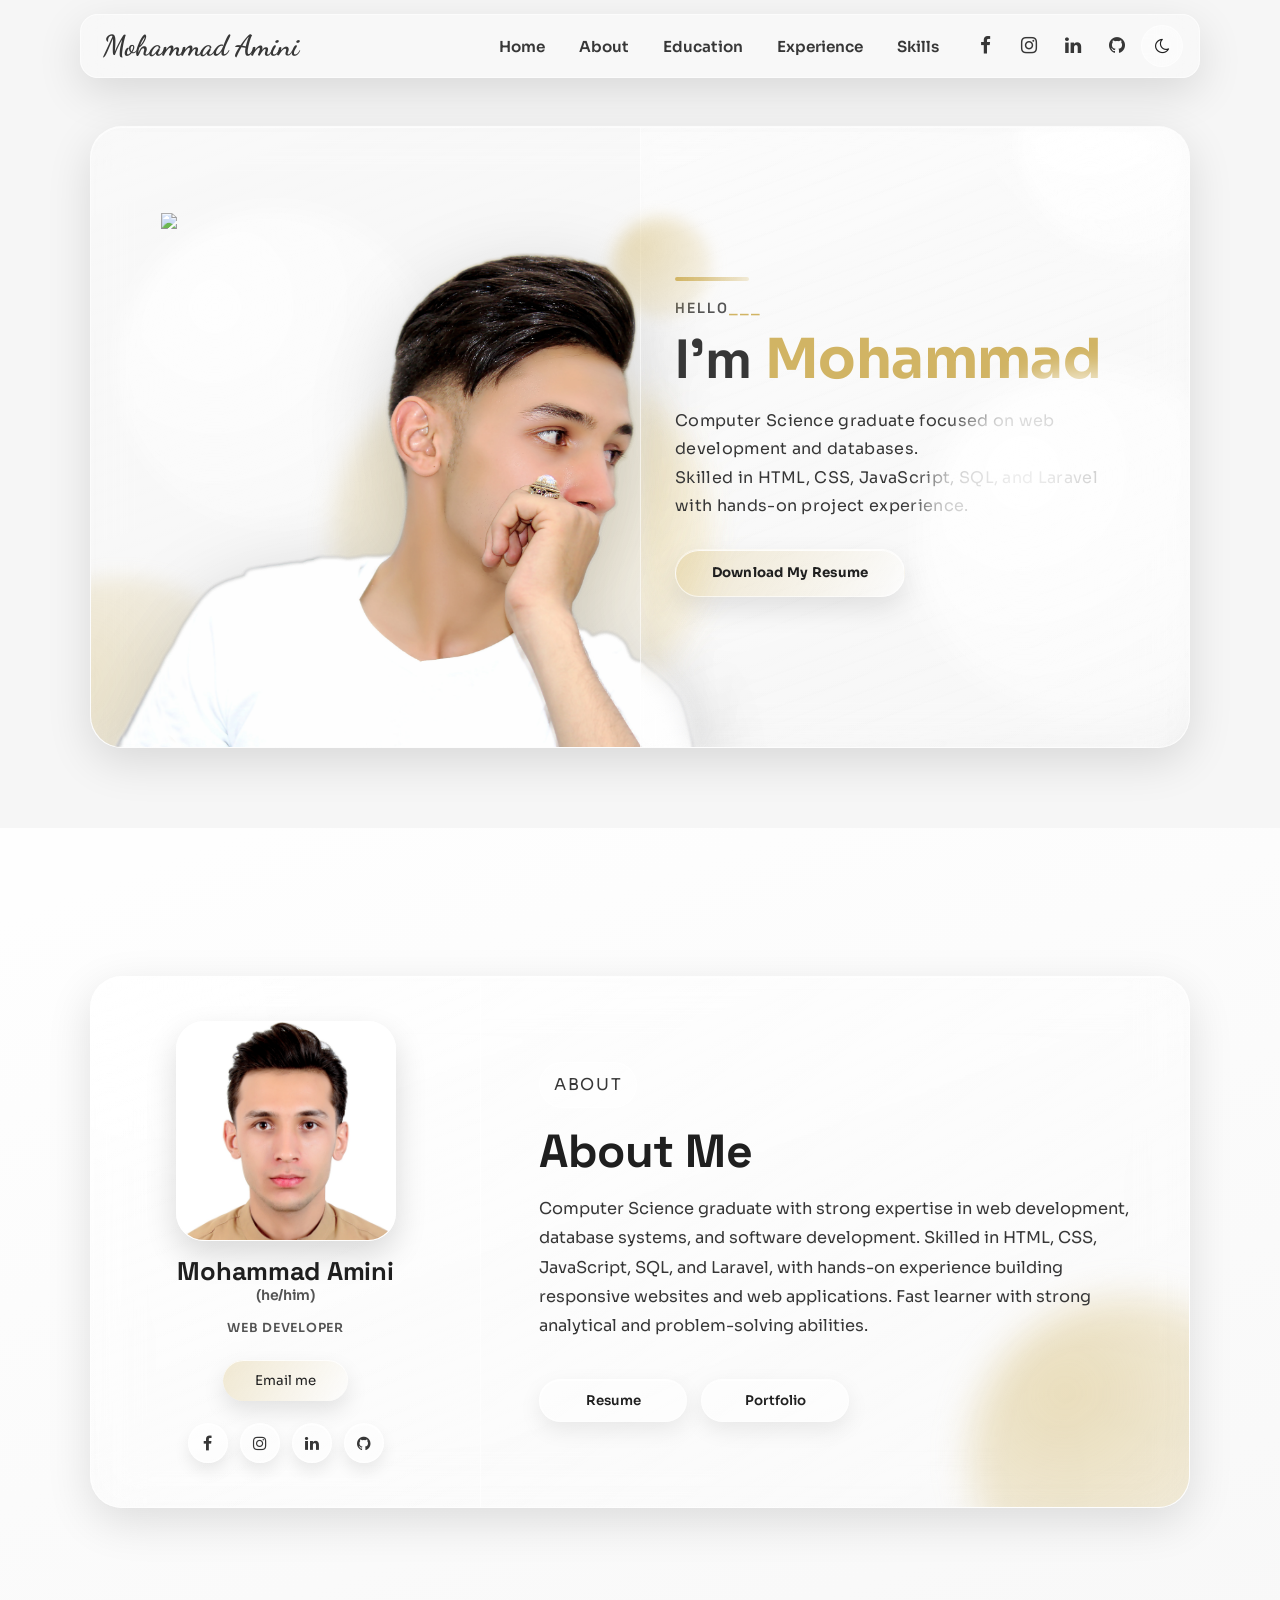
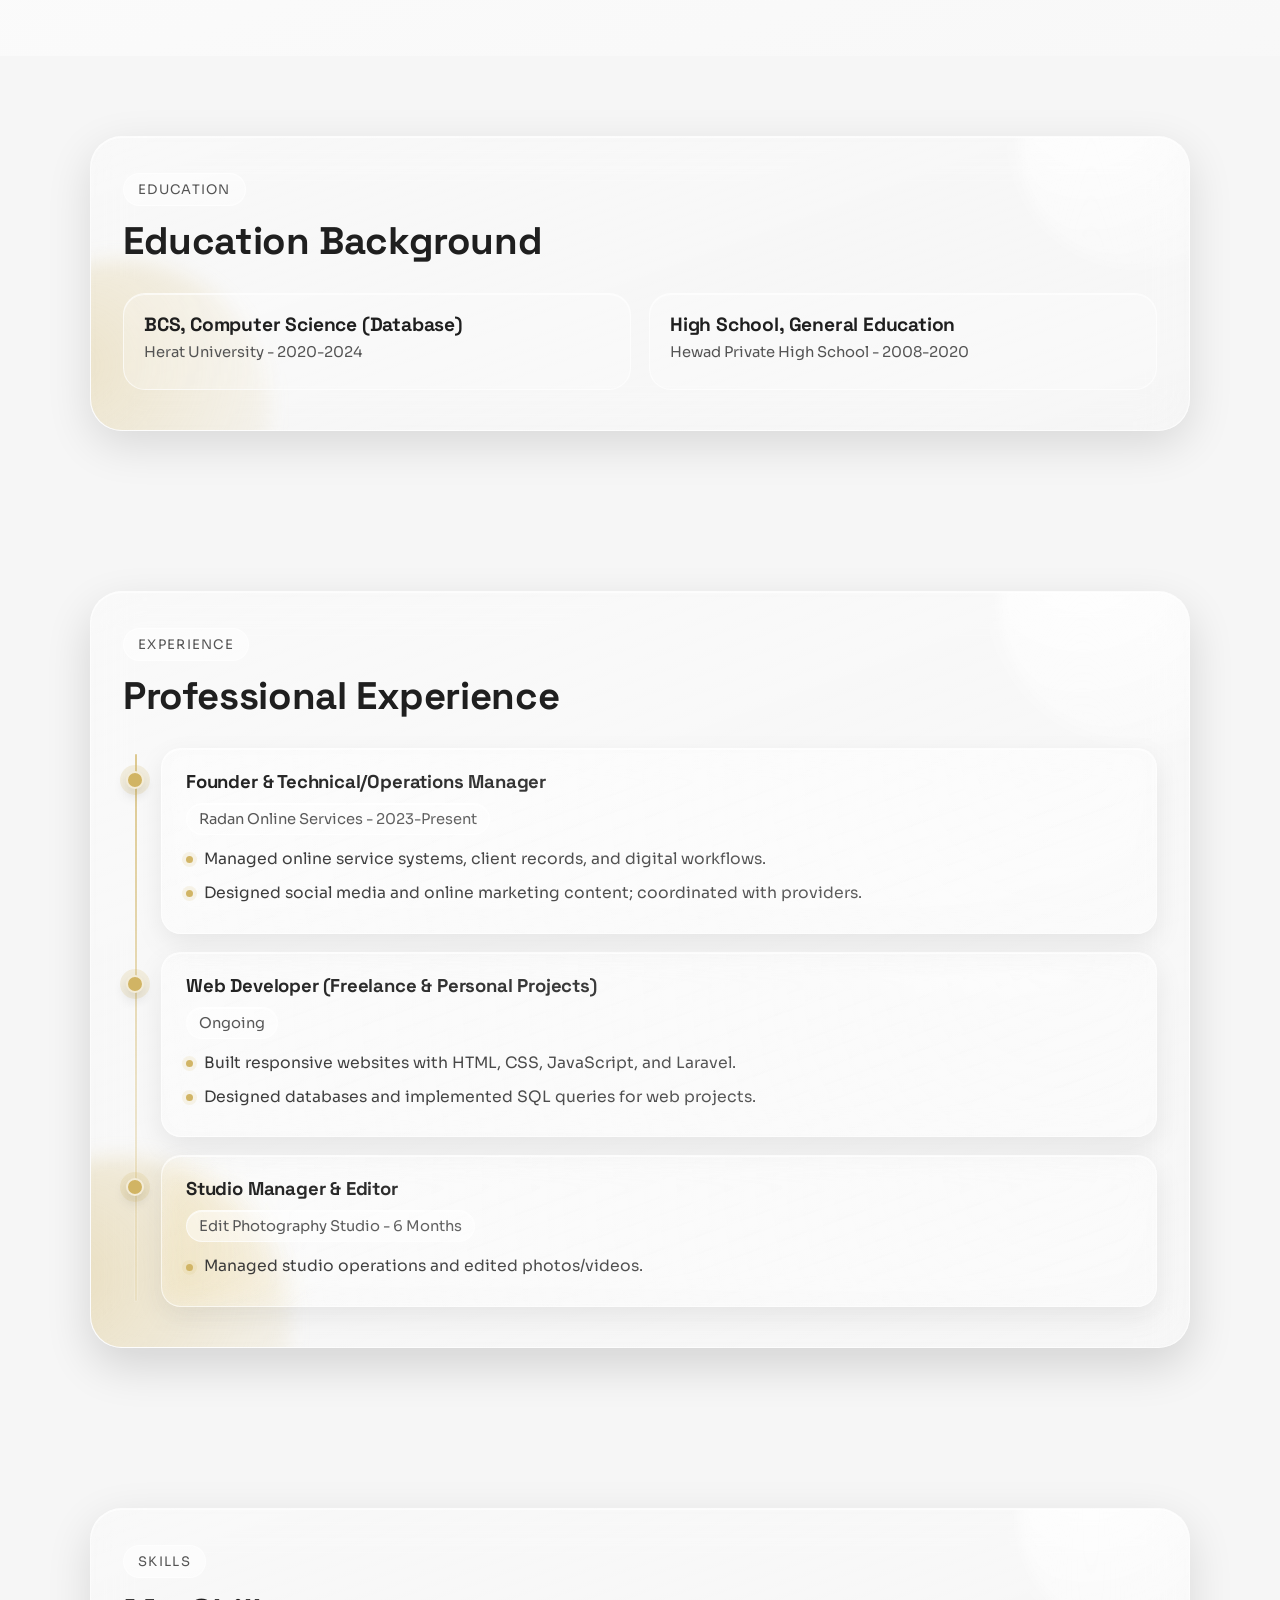
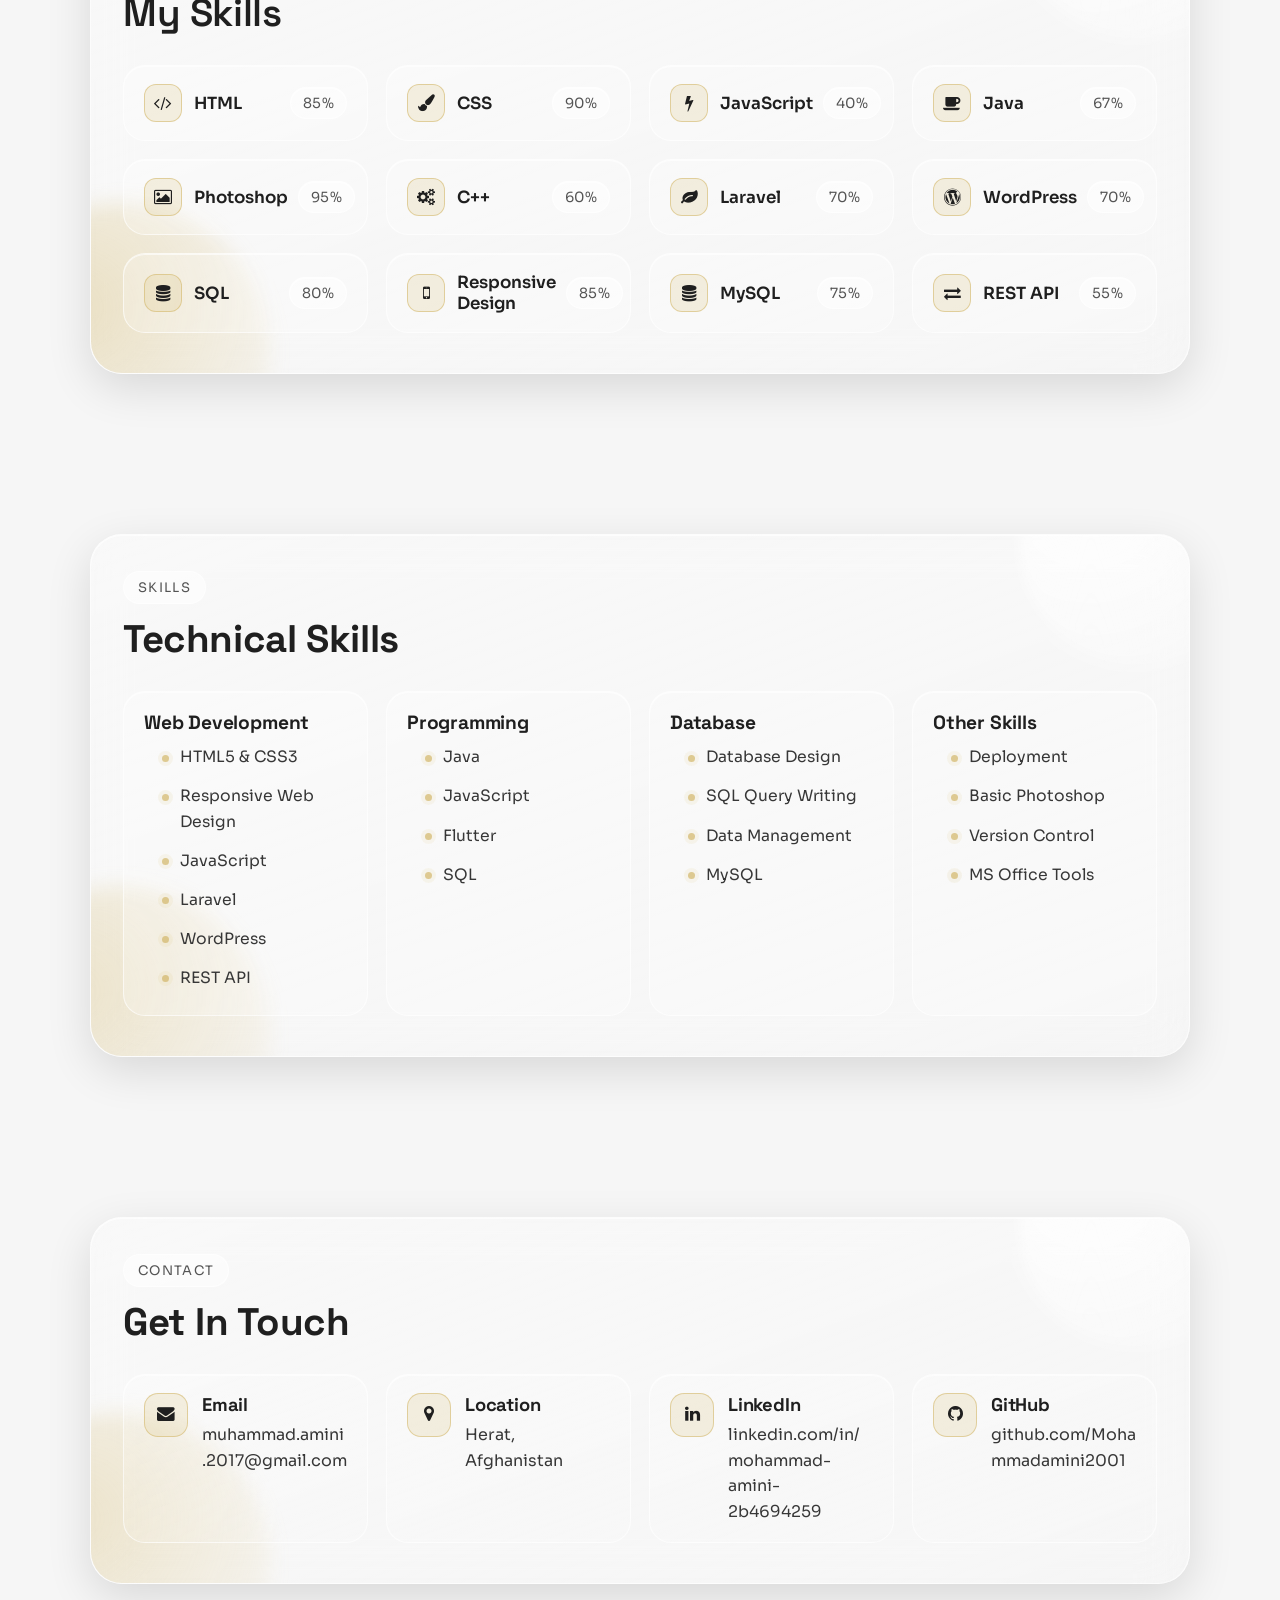
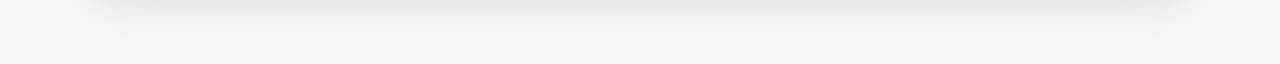
==== commit 30ef9971: "fix the experience section" ====
--- a/home.html
+++ b/home.html
@@ -137,15 +137,6 @@
                         <li>Managed studio operations and edited photos/videos.</li>
                     </ul>
                 </article>
-                <article class="resume-item">
-                    <div class="resume-item__top">
-                        <h3>Accountant</h3>
-                        <span class="resume-meta">Mehrbano Restaurant - Oct 2020-Jan 2021</span>
-                    </div>
-                    <ul>
-                        <li>Recorded transactions, prepared reports, and processed payroll.</li>
-                    </ul>
-                </article>
             </div>
         </div>
     </section>
